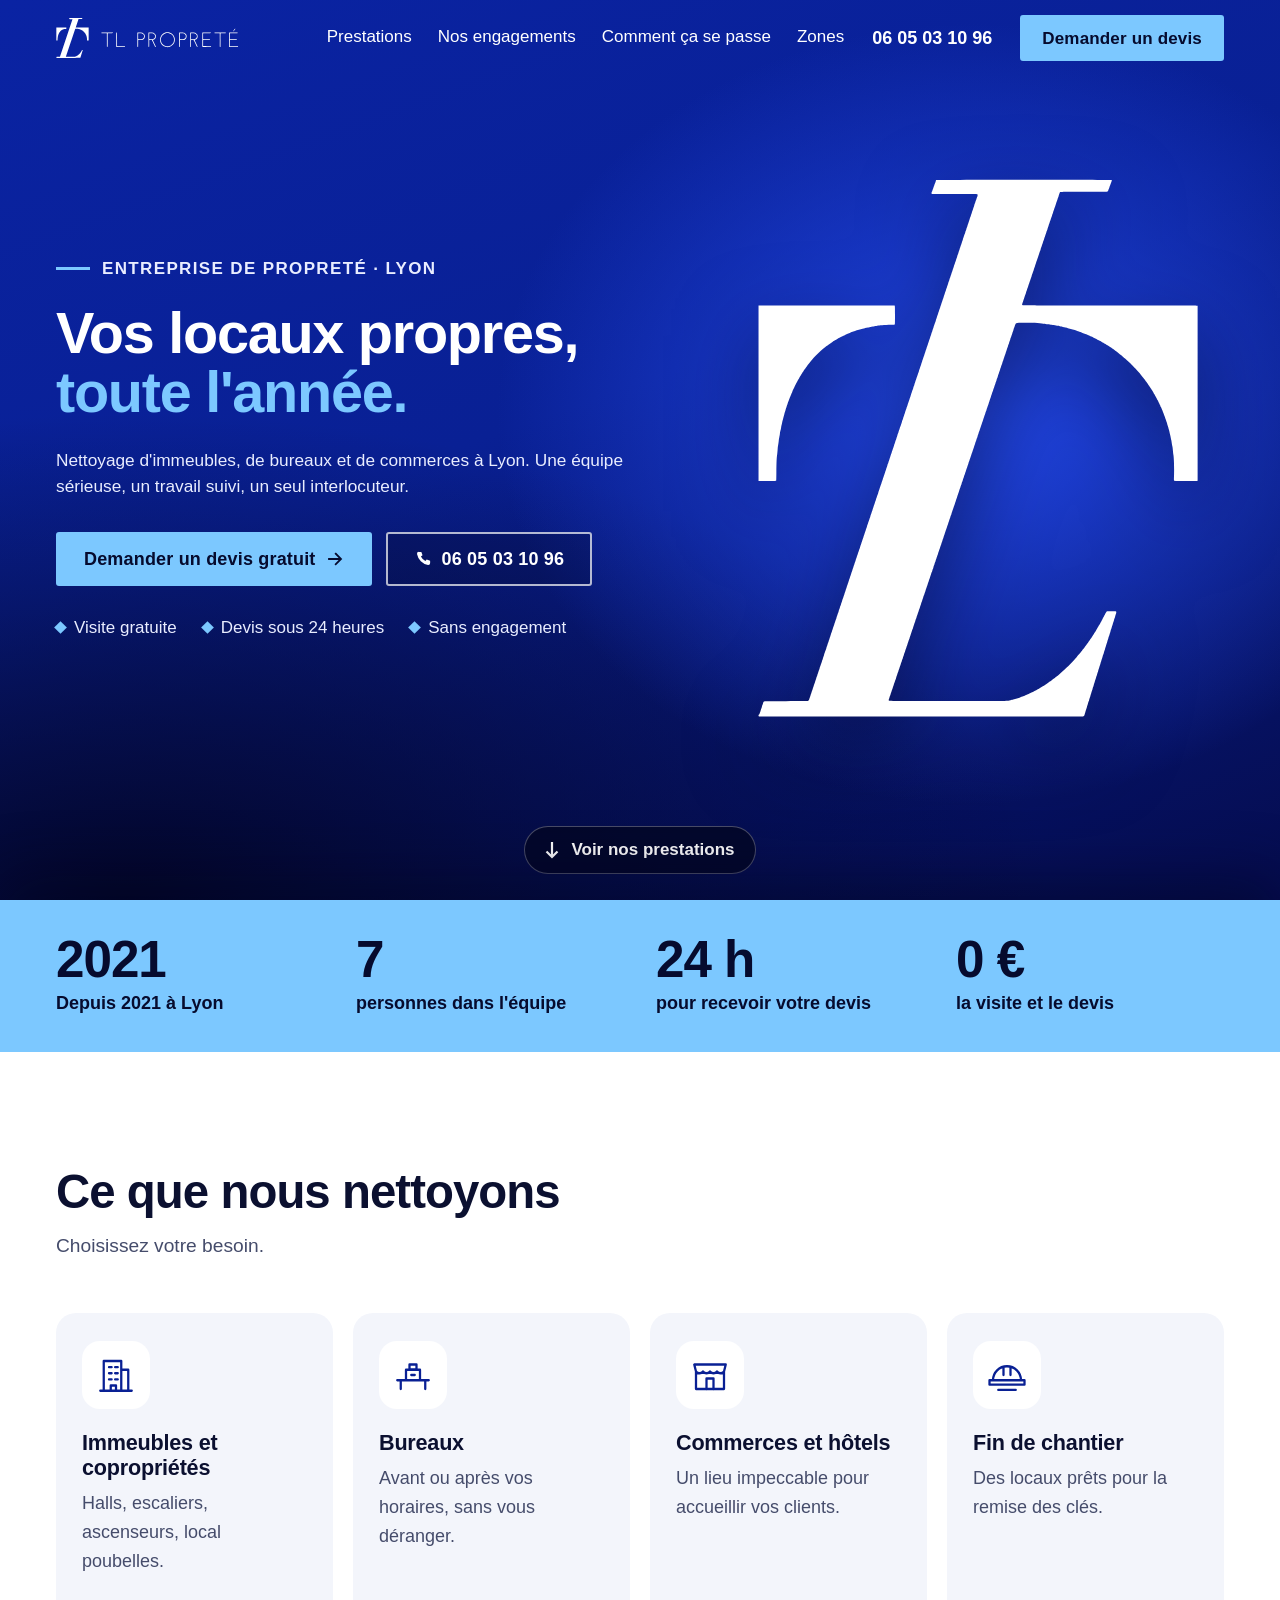
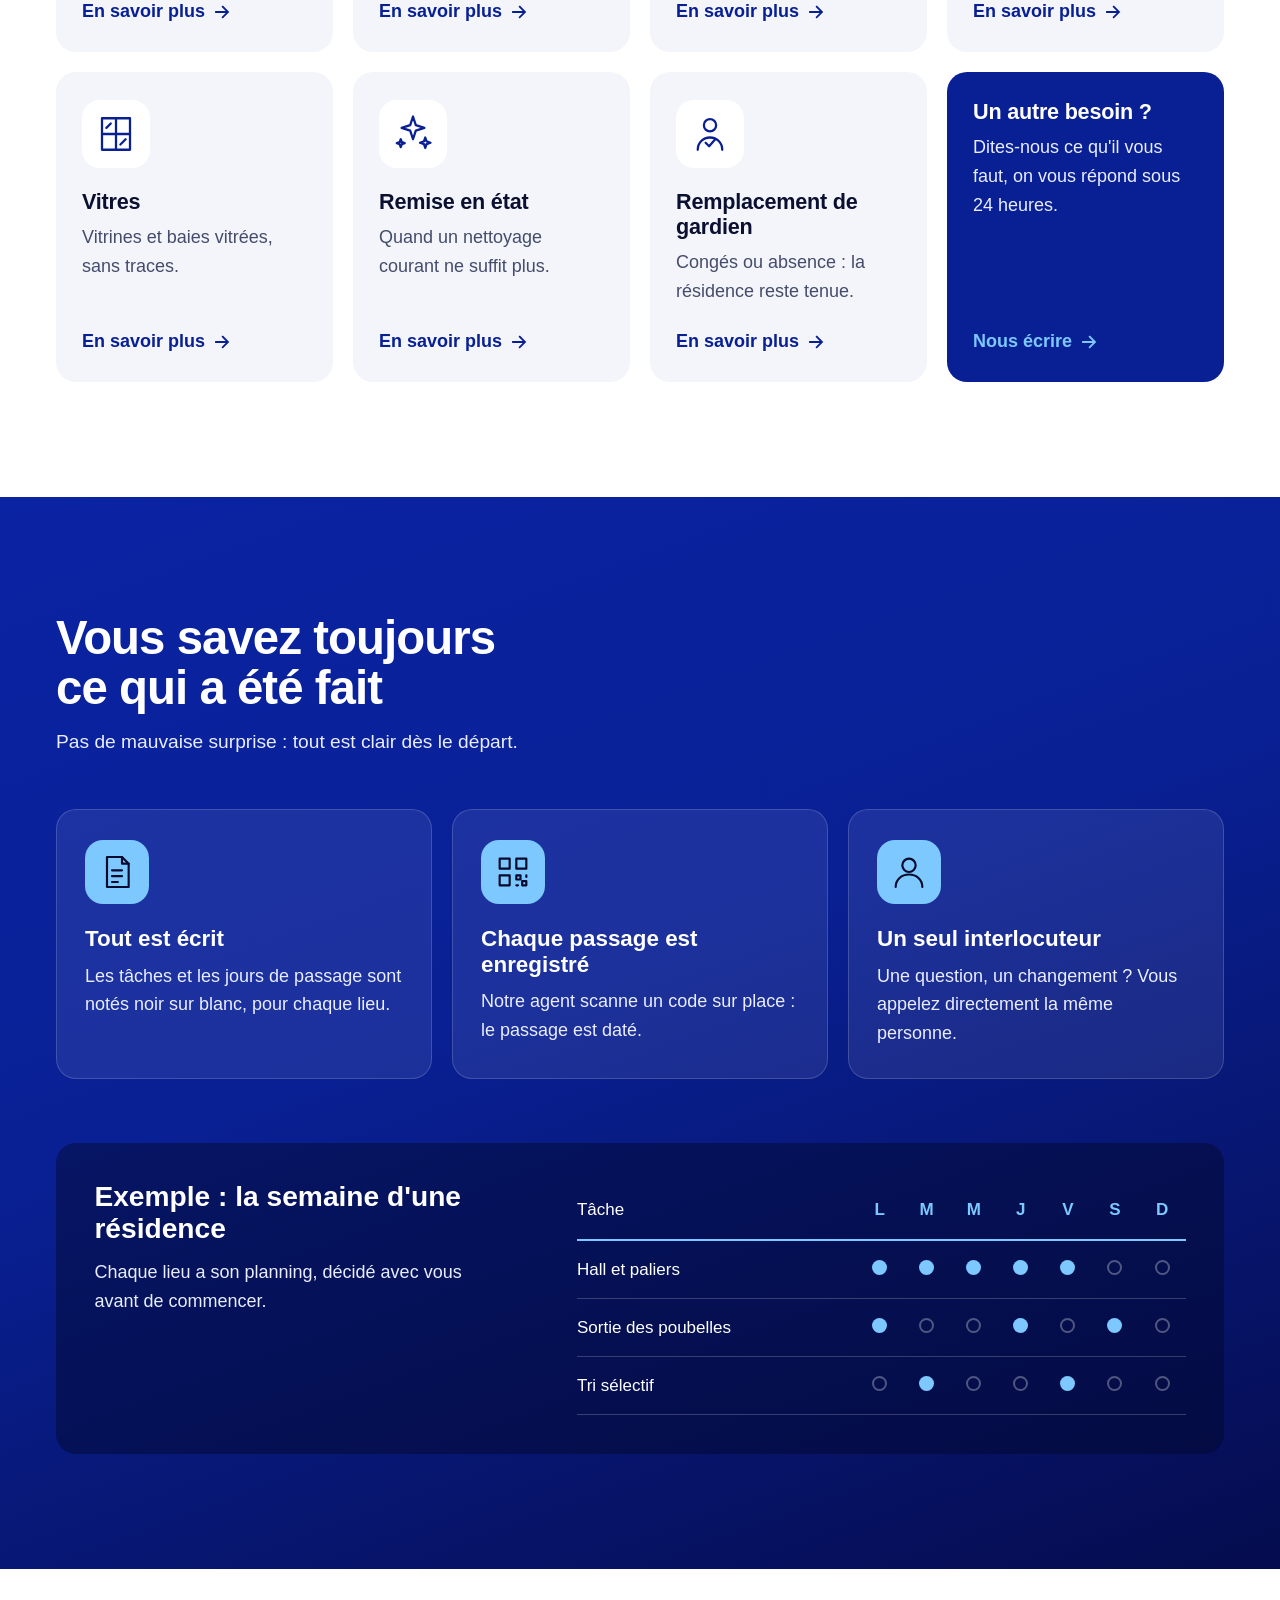
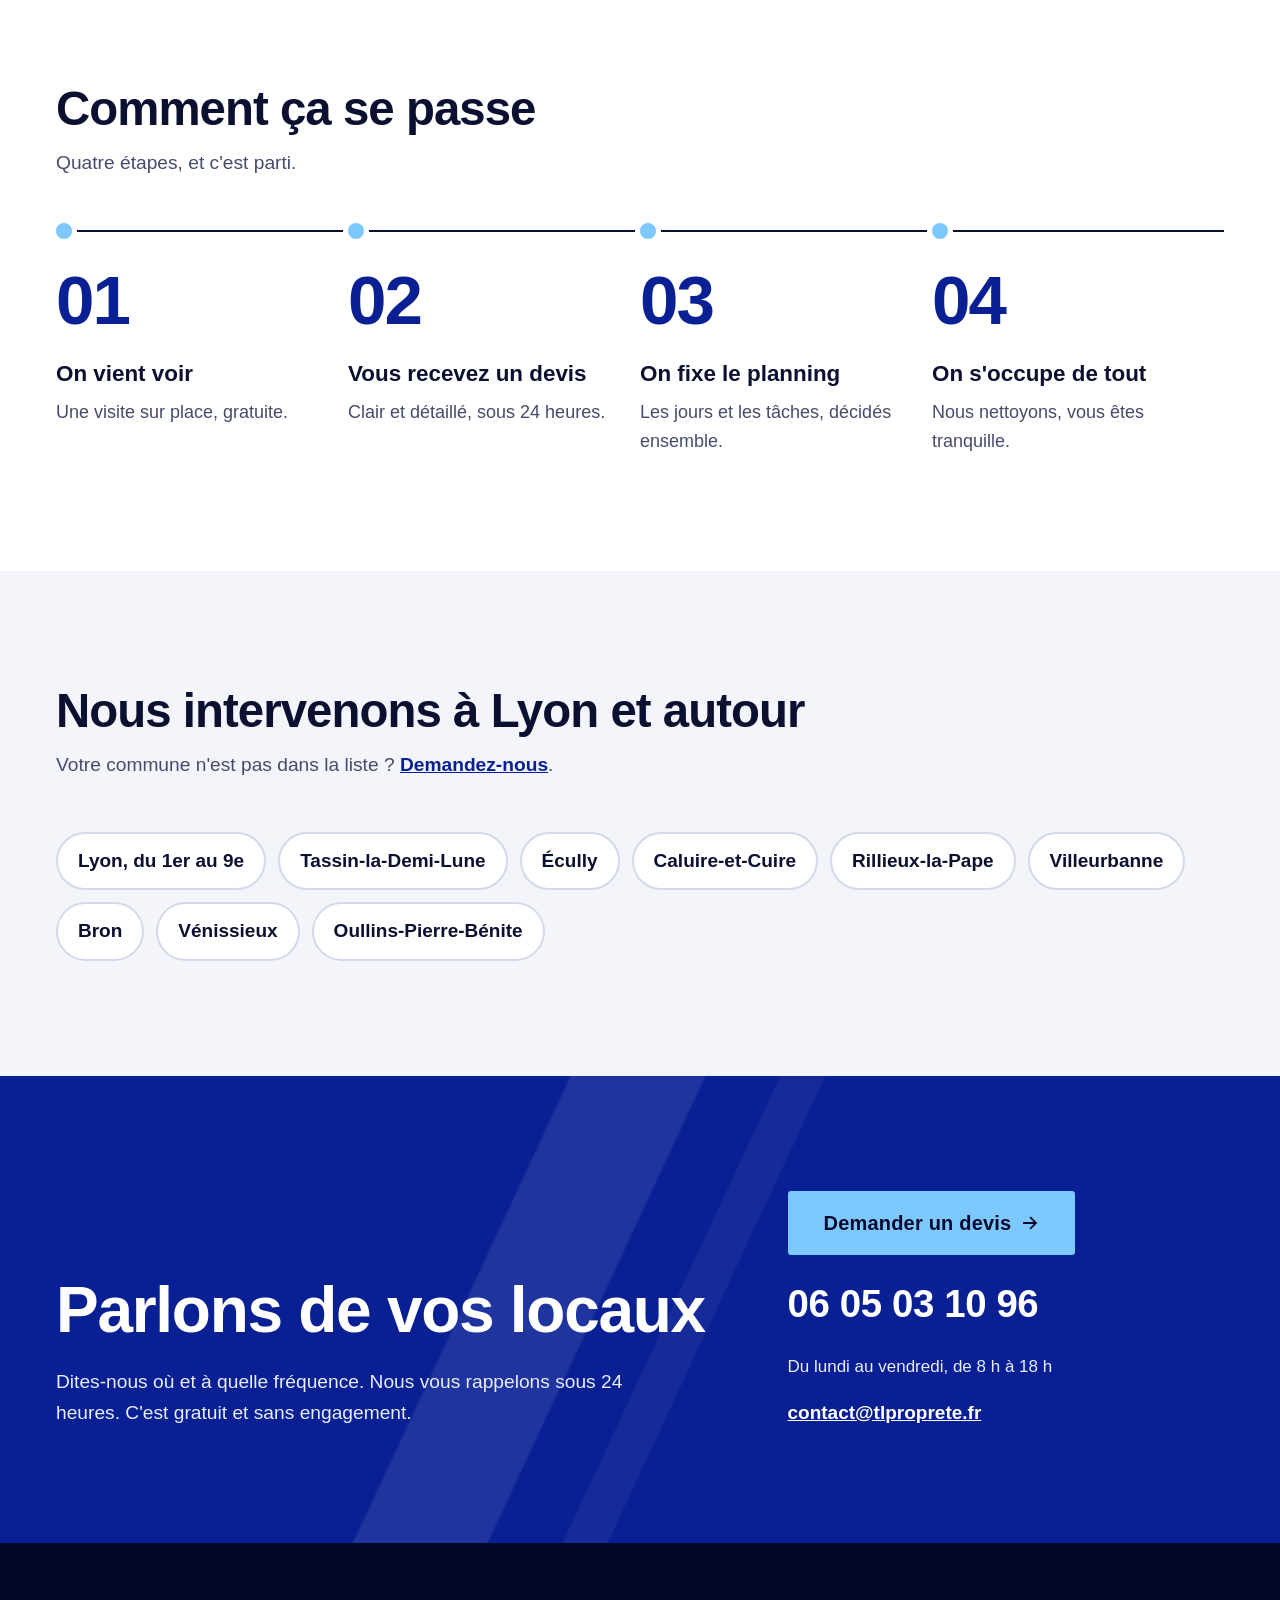
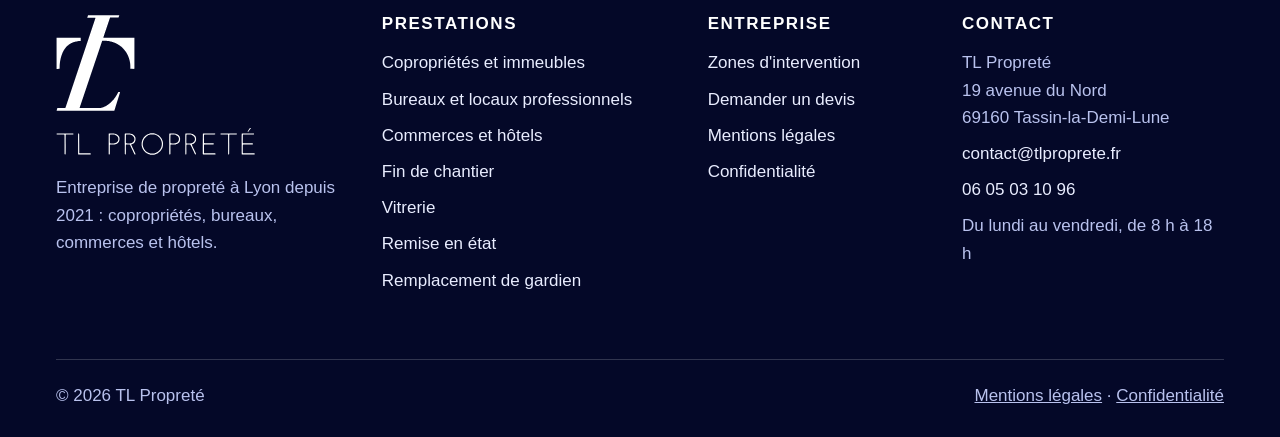
==== site/index.html @ f0d751ba "Accueil : texte lisible dès l'arrivée, blocs à icônes, moins de texte - Le titre et les boutons pass" ====
<!doctype html>
<html lang="fr">
<head>
<meta charset="utf-8">
<meta name="viewport" content="width=device-width, initial-scale=1">
<title>Entreprise de nettoyage à Lyon : copropriétés, bureaux, commerces | TL Propreté</title>
<meta name="description" content="TL Propreté, entreprise de propreté à Lyon depuis 2021 : nettoyage de copropriétés, bureaux, commerces et hôtels, fin de chantier, vitrerie. Devis gratuit sous 24 heures.">
<meta name="theme-color" content="#092094">
<meta name="robots" content="index, follow, max-image-preview:large">
<link rel="canonical" href="https://www.tlproprete.fr/">
<meta property="og:type" content="website">
<meta property="og:locale" content="fr_FR">
<meta property="og:site_name" content="TL Propreté">
<meta property="og:title" content="Entreprise de nettoyage à Lyon : copropriétés, bureaux, commerces | TL Propreté">
<meta property="og:description" content="TL Propreté, entreprise de propreté à Lyon depuis 2021 : nettoyage de copropriétés, bureaux, commerces et hôtels, fin de chantier, vitrerie. Devis gratuit sous 24 heures.">
<meta property="og:url" content="https://www.tlproprete.fr/">
<meta property="og:image" content="https://www.tlproprete.fr/og-cover.jpg">
<meta property="og:image:width" content="1200">
<meta property="og:image:height" content="630">
<meta name="twitter:card" content="summary_large_image">
<link rel="icon" href="/favicon.svg" type="image/svg+xml">
<link rel="icon" href="/favicon-32.png" sizes="32x32" type="image/png">
<link rel="apple-touch-icon" href="/apple-touch-icon.png">
<script type="application/ld+json">{"@context": "https://schema.org", "@type": "LocalBusiness", "@id": "https://www.tlproprete.fr/#entreprise", "name": "TL Propreté", "description": "Entreprise de propreté à Lyon : nettoyage de copropriétés, bureaux, commerces et hôtels, fin de chantier, vitrerie, remise en état, remplacement de gardien.", "url": "https://www.tlproprete.fr/", "logo": "https://www.tlproprete.fr/assets/img/tl-logo-512.png", "image": "https://www.tlproprete.fr/og-cover.jpg", "email": "contact@tlproprete.fr", "foundingDate": "2021", "address": {"@type": "PostalAddress", "streetAddress": "19 avenue du Nord", "postalCode": "69160", "addressLocality": "Tassin-la-Demi-Lune", "addressRegion": "Auvergne-Rhône-Alpes", "addressCountry": "FR"}, "areaServed": [{"@type": "City", "name": "Lyon"}, {"@type": "City", "name": "Tassin-la-Demi-Lune"}, {"@type": "City", "name": "Écully"}, {"@type": "City", "name": "Caluire-et-Cuire"}, {"@type": "City", "name": "Rillieux-la-Pape"}, {"@type": "City", "name": "Villeurbanne"}, {"@type": "City", "name": "Bron"}, {"@type": "City", "name": "Vénissieux"}, {"@type": "City", "name": "Oullins-Pierre-Bénite"}], "openingHoursSpecification": [{"@type": "OpeningHoursSpecification", "dayOfWeek": ["Monday", "Tuesday", "Wednesday", "Thursday", "Friday"], "opens": "08:00", "closes": "18:00"}], "makesOffer": [{"@type": "Offer", "itemOffered": {"@type": "Service", "name": "Nettoyage de copropriétés à Lyon", "url": "https://www.tlproprete.fr/nettoyage-copropriete-lyon/"}}, {"@type": "Offer", "itemOffered": {"@type": "Service", "name": "Nettoyage de bureaux à Lyon", "url": "https://www.tlproprete.fr/nettoyage-bureaux-lyon/"}}, {"@type": "Offer", "itemOffered": {"@type": "Service", "name": "Nettoyage de commerces et d'hôtels à Lyon", "url": "https://www.tlproprete.fr/nettoyage-commerces-hotels-lyon/"}}, {"@type": "Offer", "itemOffered": {"@type": "Service", "name": "Nettoyage de fin de chantier à Lyon", "url": "https://www.tlproprete.fr/nettoyage-fin-de-chantier-lyon/"}}, {"@type": "Offer", "itemOffered": {"@type": "Service", "name": "Nettoyage de vitres à Lyon", "url": "https://www.tlproprete.fr/nettoyage-vitres-lyon/"}}, {"@type": "Offer", "itemOffered": {"@type": "Service", "name": "Remise en état de locaux à Lyon", "url": "https://www.tlproprete.fr/remise-en-etat-lyon/"}}, {"@type": "Offer", "itemOffered": {"@type": "Service", "name": "Remplacement de gardien d'immeuble à Lyon", "url": "https://www.tlproprete.fr/remplacement-gardien-lyon/"}}], "telephone": "+33605031096"}</script><script type="application/ld+json">{"@context": "https://schema.org", "@type": "WebSite", "name": "TL Propreté", "url": "https://www.tlproprete.fr/", "inLanguage": "fr-FR"}</script>
<link rel="preload" href="/assets/fonts/archivo.woff2" as="font" type="font/woff2" crossorigin>
<style>
@font-face{font-family:"Archivo";src:url("/assets/fonts/archivo.woff2") format("woff2");font-weight:100 900;font-stretch:62% 125%;font-display:swap}
:root{
  --blue:#092094; --blue-lit:#1b3fe0; --ink:#060b2e; --night:#040828;
  --paper:#f3f5fb; --white:#fff; --line:#d3d9ea; --text:#0b1030; --muted:#454c6b;
  --accent:#7cc8ff; --on-dark:#e9edff; --on-dark-muted:#b9c2ee;
  --wrap:1240px; --pad:clamp(20px,4.5vw,56px);
  --font:"Archivo",Helvetica,Arial,sans-serif;
}
*,*::before,*::after{box-sizing:border-box}
html{-webkit-text-size-adjust:100%;scroll-behavior:smooth;scroll-padding-top:84px}
body{margin:0;font-family:var(--font);font-size:18px;line-height:1.6;color:var(--text);background:var(--white);overflow-x:hidden}
img,svg{display:block;max-width:100%}
a{color:inherit}
h1,h2,h3,p,ul,ol,figure{margin:0}
ul,ol{padding:0;list-style:none}
:focus-visible{outline:3px solid var(--accent);outline-offset:3px;border-radius:2px}
.on-light :focus-visible,.on-light:focus-visible{outline-color:var(--blue)}
.vh{position:absolute;width:1px;height:1px;overflow:hidden;clip:rect(0 0 0 0);white-space:nowrap}
.wrap{width:100%;max-width:calc(var(--wrap) + 2*var(--pad));margin:0 auto;padding:0 var(--pad)}
.skip{position:fixed;left:12px;top:-80px;z-index:100;background:var(--accent);color:var(--ink);padding:12px 18px;font-weight:700;text-decoration:none}
.skip:focus{top:12px}

/* ---------- boutons */
.btn{display:inline-flex;align-items:center;justify-content:center;gap:10px;min-height:54px;padding:0 26px;font:700 18px/1 var(--font);font-stretch:108%;letter-spacing:.01em;text-decoration:none;border:2px solid transparent;border-radius:3px;cursor:pointer;transition:transform .18s,background-color .18s,color .18s,border-color .18s}
.btn-main{background:var(--accent);color:var(--ink)}
.btn-main:hover{background:#fff;transform:translateY(-2px)}
.btn-line{border-color:rgba(255,255,255,.7);color:#fff;background:rgba(4,8,40,.25)}
.btn-line:hover{background:#fff;color:var(--blue);border-color:#fff}
.btn-blue{background:var(--blue);color:#fff}
.btn-blue:hover{background:var(--ink)}
.btn svg{width:18px;height:18px;flex:none}

/* ---------- en-tête */
.top{position:fixed;inset:0 0 auto 0;z-index:60;color:#fff;transition:background-color .25s,color .25s,box-shadow .25s}
.top-in{display:flex;align-items:center;gap:28px;height:76px}
.brand{display:flex;align-items:center;gap:12px;text-decoration:none;margin-right:auto}
.brand .mono{height:40px;width:auto}
.brand .word{width:138px;height:auto}
.brand svg{fill:currentColor}
.nav{display:flex;gap:26px}
.nav a{font-size:17px;font-weight:500;text-decoration:none;padding:8px 0;border-bottom:2px solid transparent}
.nav a:hover{border-bottom-color:currentColor}
.top-tel{font-size:18px;font-weight:700;text-decoration:none;white-space:nowrap;font-variant-numeric:tabular-nums}
.top-tel:hover{text-decoration:underline}
.top .btn{min-height:46px;padding:0 20px;font-size:17px}
.top.solid{background:#fff;color:var(--blue);box-shadow:0 1px 0 var(--line)}
.top.solid .nav a,.top.solid .top-tel{color:var(--text)}
.top.solid .btn-main{background:var(--blue);color:#fff}
.top.solid .btn-main:hover{background:var(--ink)}
.top.solid :focus-visible{outline-color:var(--blue)}
.menu-btn{display:none}
@media (max-width:1040px){
  .nav{display:none;position:absolute;left:0;right:0;top:100%;flex-direction:column;gap:0;background:#fff;padding:8px var(--pad) 18px;box-shadow:0 18px 30px rgba(4,8,40,.25)}
  .nav a{color:var(--text);padding:14px 0;border-bottom:1px solid var(--line);font-size:18px}
  .top.open .nav{display:flex}
  .menu-btn{display:inline-flex;align-items:center;justify-content:center;width:46px;height:46px;background:none;border:2px solid currentColor;border-radius:3px;color:inherit;cursor:pointer}
  .menu-btn svg{width:22px;height:22px}
}
@media (max-width:640px){
  .top-in{height:64px;gap:10px}
  .brand .word{display:none}
  .brand .mono{height:36px}
  .top-tel span{display:none}
  .top-tel{display:inline-flex;align-items:center;justify-content:center;width:46px;height:46px;border:2px solid currentColor;border-radius:3px}
  .top-tel svg{width:20px;height:20px}
  .top .btn{padding:0 12px;white-space:nowrap;font-stretch:92%;letter-spacing:0}
}
@media (min-width:641px){.top-tel svg{display:none}}

/* ---------- la vitre (ouverture) */
.hero{position:relative;z-index:0;min-height:100vh;min-height:100svh;color:#fff;overflow:hidden;overflow:clip;isolation:isolate;
  background:
    radial-gradient(60% 70% at 76% 46%, #2247e6 0%, rgba(34,71,230,0) 62%),
    radial-gradient(120% 90% at 10% 100%, #03062a 0%, rgba(3,6,42,0) 60%),
    linear-gradient(160deg,#0a23a3 0%,#092094 45%,#050c4e 100%);
  display:flex;flex-direction:column}
@media (min-width:900px) and (min-height:640px){.hero{position:sticky;top:0;height:100vh;height:100svh}}
.hero-in{position:relative;flex:1;display:grid;grid-template-columns:minmax(0,1.12fr) minmax(0,.88fr);align-items:center;gap:clamp(24px,4vw,72px);padding-top:92px;padding-bottom:96px}
.hero-copy{position:relative;z-index:3;max-width:700px;padding:30px 32px;margin:-30px -32px;border-radius:22px;transition:background-color .9s ease,box-shadow .9s ease}
.has-gl:not(.is-clean) .hero-copy{background:rgba(6,11,46,.86);box-shadow:0 24px 60px rgba(2,4,30,.45)}
@media (max-width:899px){.hero-copy{padding:20px;margin:-8px -8px 0}}
.eyebrow{display:flex;align-items:center;gap:12px;font-size:17px;font-weight:600;letter-spacing:.08em;text-transform:uppercase;color:var(--on-dark)}
.eyebrow::before{content:"";width:34px;height:3px;background:var(--accent)}
.hero h1{margin-top:22px;font-weight:800;font-stretch:122%;font-size:clamp(2.05rem,min(4.5vw,7.6vh),4.3rem);line-height:1.03;letter-spacing:-.022em;text-wrap:balance}
.hero h1 em{font-style:normal;color:var(--accent)}
.hero .lead{margin-top:24px;max-width:600px;font-size:clamp(17px,1.35vw,20px);line-height:1.55;color:var(--on-dark)}
.hero-cta{display:flex;flex-wrap:wrap;gap:14px;margin-top:32px}
.hero-facts{display:flex;flex-wrap:wrap;gap:8px 26px;margin-top:28px;font-size:17px;font-weight:500;color:var(--on-dark)}
.hero-facts li{display:flex;align-items:center;gap:9px}
.hero-facts li::before{content:"";width:9px;height:9px;background:var(--accent);transform:rotate(45deg)}
.hero-mono{justify-self:center;height:min(60vh,600px);aspect-ratio:1175/1435;max-width:100%}
.hero-mono svg{width:100%;height:100%;fill:#fff;filter:drop-shadow(0 30px 40px rgba(2,4,30,.5))}
.has-gl .hero-mono svg{visibility:hidden}
#gl{position:absolute;inset:0;width:100%;height:100%;z-index:2;pointer-events:none;display:none}
.has-gl #gl{display:block}
.has-gl:not(.is-clean) .hero{cursor:none}
.has-gl:not(.is-clean) .hero{touch-action:pan-y}
.glass-ui{position:absolute;z-index:3;left:0;right:0;bottom:26px;display:flex;justify-content:center;align-items:center;gap:12px;pointer-events:none;padding:0 16px}
.glass-ui>*{pointer-events:auto}
.pill{display:inline-flex;align-items:center;gap:12px;min-height:48px;padding:0 20px;font:600 17px/1.2 var(--font);color:#fff;background:rgba(4,8,40,.86);border:1px solid rgba(255,255,255,.28);border-radius:999px;text-decoration:none}
.glass-ui .hint,.glass-ui .replay,.glass-ui .scrollcue,.glass-ui .skipglass{display:none}
.has-gl:not(.is-clean) .glass-ui .hint,.has-gl:not(.is-clean) .glass-ui .skipglass{display:inline-flex}
.hint svg{width:30px;height:20px;animation:nudge 1.6s ease-in-out infinite}
@keyframes nudge{0%,100%{transform:translateX(-5px)}50%{transform:translateX(5px)}}
.h-touch{display:none}
@media (hover:none){.h-touch{display:inline}.h-mouse{display:none}}
button.pill{cursor:pointer}
button.pill:hover{background:#fff;color:var(--ink)}
.is-clean .glass-ui .scrollcue,html:not(.has-gl) .glass-ui .scrollcue{display:inline-flex}
.has-gl.is-clean:not(.reduced) .glass-ui .replay{display:inline-flex}
.scrollcue svg{width:14px;height:18px;animation:drop 1.8s ease-in-out infinite}
@keyframes drop{0%,100%{transform:translateY(-3px)}50%{transform:translateY(4px)}}
@media (max-width:899px){
  .hero-in{grid-template-columns:1fr;align-content:start;gap:18px;padding-top:84px;padding-bottom:104px}
  .hero-mono{order:-1;justify-self:start;height:clamp(104px,18svh,170px)}
  .hero h1{margin-top:14px;font-size:clamp(1.9rem,8.4vw,3rem);font-stretch:112%}
  .hero .lead{margin-top:16px}
  .hero-cta{margin-top:22px}
  .hero-cta .btn{flex:1 1 auto}
  .hero-facts{display:none}
  .eyebrow{font-size:15px;letter-spacing:.06em}
  .is-clean .glass-ui,html:not(.has-gl) .glass-ui{visibility:hidden}
  .glass-ui{position:sticky;bottom:14px;height:0;margin:0 0 14px;align-items:flex-end;flex-wrap:wrap-reverse;gap:8px}
  .glass-ui .pill{min-height:46px;padding:0 16px}
  .hint svg{display:none}
  .glass-ui .replay{display:none!important}
  .glass-ui{display:none}
}

/* ---------- sections */
main>section:not(.hero),.strip,footer{position:relative;z-index:1}
.strip{background:var(--accent);color:var(--ink);box-shadow:0 -24px 60px rgba(2,4,30,.45)}
.strip ul{display:flex;flex-wrap:wrap;gap:6px 44px;padding:18px 0;font-size:18px;font-weight:700;font-stretch:108%}
.strip li{display:flex;align-items:center;gap:12px}
.strip li+li::before{content:"";width:8px;height:8px;background:var(--ink);transform:rotate(45deg);margin-left:-26px;margin-right:6px}
@media (max-width:760px){.strip li+li::before{display:none}.strip ul{gap:4px 28px}}
.sec{padding:clamp(72px,9vw,132px) 0;background:#fff}
.sec.paper{background:var(--paper)}
.sec.dark{background:var(--ink);color:var(--on-dark)}
.sec-head{display:grid;grid-template-columns:minmax(0,1fr) minmax(0,1fr);gap:24px clamp(32px,6vw,96px);align-items:end;margin-bottom:clamp(40px,5vw,72px)}
.sec-head .kicker,.kicker{display:flex;align-items:center;gap:12px;font-size:17px;font-weight:700;letter-spacing:.09em;text-transform:uppercase;color:var(--blue);margin-bottom:18px}
.kicker::before{content:"";width:34px;height:3px;background:currentColor}
.dark .sec-head .kicker{color:var(--accent)}
h2{font-weight:800;font-stretch:118%;font-size:clamp(2rem,3.7vw,3.4rem);line-height:1.06;letter-spacing:-.02em;text-wrap:balance}
.sec-head p{font-size:clamp(18px,1.4vw,21px);color:var(--muted);max-width:560px}
.dark .sec-head p{color:var(--on-dark-muted)}
@media (max-width:820px){.sec-head{grid-template-columns:1fr}}

/* prestations */
.svc{border-top:2px solid var(--text)}
.svc a{position:relative;display:grid;grid-template-columns:72px minmax(0,.9fr) minmax(0,1.25fr) 56px;gap:8px 28px;align-items:center;padding:26px 18px 26px 0;border-bottom:1px solid var(--line);text-decoration:none;isolation:isolate;transition:color .3s,padding .3s}
.svc a::before{content:"";position:absolute;inset:0 0 -1px;z-index:-1;background:var(--blue);transform:scaleX(0);transform-origin:left;transition:transform .42s cubic-bezier(.6,0,.2,1)}
.svc a:hover,.svc a:focus-visible{color:#fff;padding-left:22px}
.svc a:hover::before,.svc a:focus-visible::before{transform:scaleX(1)}
.svc .num{font-size:17px;font-weight:700;color:var(--blue);font-variant-numeric:tabular-nums;letter-spacing:.06em;transition:color .3s}
.svc h3{font-size:clamp(1.3rem,2vw,1.75rem);font-weight:700;font-stretch:112%;line-height:1.15;letter-spacing:-.01em}
.svc p{color:var(--muted);transition:color .3s}
.svc a:hover .num,.svc a:focus-visible .num{color:var(--accent)}
.svc a:hover p,.svc a:focus-visible p{color:var(--on-dark)}
.svc .go{justify-self:end;width:46px;height:46px;border:2px solid currentColor;border-radius:50%;display:grid;place-items:center;transition:transform .3s}
.svc .go svg{width:18px;height:18px}
.svc a:hover .go{transform:rotate(-45deg)}
@media (max-width:820px){
  .svc a{grid-template-columns:44px minmax(0,1fr) 46px;padding:22px 0}
  .svc p{grid-column:2/4}
  .svc a:hover,.svc a:focus-visible{padding-left:12px}
}

/* technologie */
.tech-grid{display:grid;grid-template-columns:repeat(2,minmax(0,1fr));border-top:1px solid rgba(255,255,255,.22)}
.tech-item{display:grid;grid-template-columns:96px minmax(0,1fr);gap:28px;padding:40px 40px 44px 0;border-bottom:1px solid rgba(255,255,255,.22)}
.tech-item:nth-child(odd){border-right:1px solid rgba(255,255,255,.22)}
.tech-item:nth-child(even){padding-left:40px;padding-right:0}
.tech-item svg{width:96px;height:96px}
.tech-item h3{text-wrap:balance;font-size:clamp(1.25rem,1.8vw,1.6rem);font-weight:700;font-stretch:112%;line-height:1.18;color:#fff;margin-bottom:12px}
.tech-item p{color:var(--on-dark-muted)}
.qr{position:relative;width:96px;height:96px;background:#fff;padding:7px;overflow:hidden}
.qr svg{width:82px;height:82px}
.qr::after{content:"";position:absolute;left:0;right:0;top:0;height:3px;background:var(--accent);box-shadow:0 0 14px 4px rgba(124,200,255,.75);animation:scan 2.6s cubic-bezier(.5,0,.5,1) infinite alternate}
@keyframes scan{from{transform:translateY(4px)}to{transform:translateY(89px)}}
@media (max-width:900px){
  .tech-grid{grid-template-columns:1fr}
  .tech-item,.tech-item:nth-child(even){padding:32px 0;border-right:0}
  .tech-item:nth-child(odd){border-right:0}
}
@media (max-width:520px){.tech-item{grid-template-columns:1fr;gap:18px}}
.plan{margin-top:clamp(48px,6vw,84px);display:grid;grid-template-columns:minmax(0,.8fr) minmax(0,1.2fr);gap:32px clamp(32px,6vw,96px);align-items:start}
.plan h3{font-size:clamp(1.4rem,2.2vw,2rem);font-weight:800;font-stretch:116%;color:#fff;line-height:1.12;margin-bottom:14px}
.plan>div>p{color:var(--on-dark-muted)}
.plan table{width:100%;border-collapse:collapse;font-size:17px}
.plan th,.plan td{padding:15px 6px;border-bottom:1px solid rgba(255,255,255,.2);text-align:center}
.plan thead th{font-weight:700;color:var(--accent);border-bottom:2px solid var(--accent)}
.plan thead th:first-child,.plan tbody th{text-align:left;font-weight:500;color:#fff;padding-left:0}
.plan abbr{text-decoration:none}
.dot{display:inline-block;width:15px;height:15px;border-radius:50%;background:var(--accent)}
.dot.off{background:none;border:2px solid rgba(255,255,255,.3)}
.plan-extra{margin-top:8px}
.plan-extra li{display:flex;justify-content:space-between;gap:20px;padding:13px 0;border-bottom:1px solid rgba(255,255,255,.2);font-size:17px;color:var(--on-dark)}
.plan-extra b{color:#fff;white-space:nowrap}
@media (max-width:900px){.plan{grid-template-columns:1fr}}

/* méthode */
.steps{display:grid;grid-template-columns:repeat(4,minmax(0,1fr));gap:0;counter-reset:s}
.steps li{position:relative;counter-increment:s;padding:34px 28px 0 0;border-top:2px solid var(--text)}
.steps li::before{content:"0" counter(s);display:block;font-size:clamp(3.4rem,5.4vw,5.2rem);font-weight:800;font-stretch:125%;line-height:1;letter-spacing:-.03em;color:transparent;-webkit-text-stroke:2px var(--blue);margin-bottom:26px}
.steps li::after{content:"";position:absolute;left:0;top:-8px;width:14px;height:14px;background:var(--blue);transform:rotate(45deg)}
.steps h3{font-size:1.4rem;font-weight:700;font-stretch:112%;line-height:1.2;margin-bottom:10px}
.steps p{color:var(--muted)}
@media (max-width:980px){.steps{grid-template-columns:repeat(2,minmax(0,1fr));gap:44px 0}}
@media (max-width:560px){.steps{grid-template-columns:1fr}}

/* zones */
.zones{display:grid;grid-template-columns:repeat(4,minmax(0,1fr));gap:32px;border-top:2px solid var(--text);padding-top:34px}
.zones h3{font-size:17px;font-weight:700;letter-spacing:.09em;text-transform:uppercase;color:var(--blue);margin-bottom:14px}
.zones li{font-size:clamp(1.25rem,1.9vw,1.6rem);font-weight:700;font-stretch:110%;line-height:1.3;letter-spacing:-.01em}
.zones-note{margin-top:40px;color:var(--muted)}
.zones-note a{color:var(--blue);font-weight:700}
@media (max-width:900px){.zones{grid-template-columns:repeat(2,minmax(0,1fr))}}
@media (max-width:520px){.zones{grid-template-columns:1fr}}

/* appel à l'action */
.cta{background:var(--blue);color:#fff;padding:clamp(72px,9vw,128px) 0;overflow:hidden}
.cta::before{content:"";position:absolute;inset:0;background:linear-gradient(115deg,rgba(255,255,255,0) 38%,rgba(255,255,255,.09) 38.2%,rgba(255,255,255,.09) 47%,rgba(255,255,255,0) 47.2%,rgba(255,255,255,0) 52%,rgba(255,255,255,.05) 52.2%,rgba(255,255,255,.05) 55%,rgba(255,255,255,0) 55.2%);pointer-events:none}
.cta-in{position:relative;display:grid;grid-template-columns:minmax(0,1.2fr) minmax(0,.8fr);gap:40px clamp(32px,6vw,96px);align-items:end}
.cta h2{font-size:clamp(2.3rem,5vw,4.6rem);font-stretch:122%}
.cta p.big{margin-top:22px;font-size:clamp(18px,1.5vw,22px);color:var(--on-dark);max-width:620px}
.cta-act{display:grid;gap:18px;justify-items:start}
.cta-act .btn{min-height:64px;padding:0 34px;font-size:20px}
.cta-tel{font-size:clamp(1.9rem,3vw,2.6rem);font-weight:800;font-stretch:118%;text-decoration:none;letter-spacing:-.01em;font-variant-numeric:tabular-nums}
.cta-tel:hover,.cta-act a.mail:hover{text-decoration:underline}
.cta-act small{font-size:17px;color:var(--on-dark)}
.cta-act a.mail{font-size:19px;font-weight:600}
@media (max-width:900px){.cta-in{grid-template-columns:1fr;align-items:start}}

/* pied de page */
footer{background:var(--night);color:var(--on-dark-muted);padding:72px 0 28px;font-size:17px}
.foot{display:grid;grid-template-columns:1.2fr 1.2fr .9fr 1.1fr;gap:40px}
.foot .mono{height:96px;width:auto;fill:#fff}
.foot .word{width:200px;fill:#fff;margin-top:16px}
.foot h2{font-size:17px;font-stretch:100%;letter-spacing:.09em;text-transform:uppercase;color:#fff;margin-bottom:16px}
.foot li{margin-bottom:9px}
.foot a{color:var(--on-dark);text-decoration:none}
.foot a:hover{color:#fff;text-decoration:underline}
.foot address{font-style:normal;display:grid;gap:9px}
.foot-b{display:flex;flex-wrap:wrap;gap:8px 28px;justify-content:space-between;margin-top:56px;padding-top:22px;border-top:1px solid rgba(255,255,255,.18)}
@media (max-width:900px){.foot{grid-template-columns:1fr 1fr}}
@media (max-width:560px){.foot{grid-template-columns:1fr}}


/* ---------- v3 : blocs, confiance, animations */
.head{max-width:760px;margin-bottom:clamp(32px,4vw,56px)}
.head h2{margin-bottom:14px}
.head p{font-size:clamp(19px,1.5vw,22px);color:var(--muted)}
.head a{color:var(--blue);font-weight:700}
.stats{position:relative;z-index:1;background:var(--accent);color:var(--ink);box-shadow:0 -24px 60px rgba(2,4,30,.45)}
.stats ul{display:grid;grid-template-columns:repeat(4,minmax(0,1fr));gap:20px 32px;padding:34px 0}
.stats li{display:grid;gap:4px}
.stats b{font-size:clamp(2.2rem,4vw,3.4rem);font-weight:800;font-stretch:120%;line-height:1;letter-spacing:-.02em;font-variant-numeric:tabular-nums}
.stats li>span{font-size:18px;font-weight:600}
@media (max-width:760px){.stats ul{grid-template-columns:repeat(2,minmax(0,1fr))}}
.cards{display:grid;grid-template-columns:repeat(4,minmax(0,1fr));gap:20px}
.card{position:relative;display:flex;flex-direction:column;height:100%;padding:28px 26px 26px;border-radius:20px;background:var(--paper);text-decoration:none;overflow:hidden;transition:transform .35s cubic-bezier(.2,.7,.2,1),background-color .35s,color .35s,box-shadow .35s}
.card .ico{width:68px;height:68px;padding:13px;border-radius:18px;background:#fff;color:var(--blue);margin-bottom:22px;transition:transform .45s cubic-bezier(.2,.7,.2,1),background-color .35s,color .35s}
.card h3{font-size:1.35rem;font-weight:800;font-stretch:112%;line-height:1.15;letter-spacing:-.01em;margin-bottom:8px}
.card p{color:var(--muted);transition:color .35s;margin-bottom:22px}
.card .more{margin-top:auto;display:inline-flex;align-items:center;gap:8px;font-weight:700;color:var(--blue);transition:color .35s,gap .35s}
.card .more svg{width:18px;height:18px}
.card:hover,.card:focus-visible{background:var(--blue);color:#fff;transform:translateY(-6px);box-shadow:0 22px 44px rgba(9,32,148,.28)}
.card:hover .ico,.card:focus-visible .ico{background:var(--accent);color:var(--ink);transform:rotate(-6deg) scale(1.08)}
.card:hover p,.card:focus-visible p{color:var(--on-dark)}
.card:hover .more,.card:focus-visible .more{color:var(--accent);gap:14px}
.card-ask{background:var(--blue);color:#fff;justify-content:flex-end}
.card-ask p{color:var(--on-dark)}
.card-ask .more{color:var(--accent)}
.card-ask:hover,.card-ask:focus-visible{background:var(--ink)}
@media (max-width:1100px){.cards{grid-template-columns:repeat(2,minmax(0,1fr))}}
@media (max-width:560px){.cards{grid-template-columns:1fr}.card{padding:22px}}
.sec.trust{background:linear-gradient(160deg,#0a23a3 0%,#092094 45%,#050c4e 100%);color:#fff}
.trust .head p{color:var(--on-dark)}
.trio{display:grid;grid-template-columns:repeat(3,minmax(0,1fr));gap:20px}
.trio li{padding:30px 28px;border-radius:20px;background:rgba(255,255,255,.08);border:1px solid rgba(255,255,255,.16)}
.trio .ico{width:64px;height:64px;padding:12px;border-radius:18px;background:var(--accent);color:var(--ink);margin-bottom:22px}
.trio h3{font-size:1.4rem;font-weight:800;font-stretch:112%;line-height:1.15;margin-bottom:10px}
.trio p{color:var(--on-dark)}
@media (max-width:900px){.trio{grid-template-columns:1fr}}
.trust .plan{margin-top:clamp(36px,5vw,64px);padding:clamp(24px,3vw,40px);border-radius:20px;background:rgba(4,8,40,.45)}
.trust .plan>div>p{color:var(--on-dark)}
.plan .dot{transform:scale(0);transition:transform .45s cubic-bezier(.3,1.6,.5,1)}
.plan.in .dot{transform:scale(1)}
.plan td:nth-child(3) .dot{transition-delay:.08s}.plan td:nth-child(4) .dot{transition-delay:.16s}.plan td:nth-child(5) .dot{transition-delay:.24s}.plan td:nth-child(6) .dot{transition-delay:.32s}.plan td:nth-child(7) .dot{transition-delay:.4s}.plan td:nth-child(8) .dot{transition-delay:.48s}
.steps li{padding:34px 24px 0 0}
.steps li::before{-webkit-text-stroke:0;color:var(--blue)}
.steps li::after{background:var(--accent);width:16px;height:16px;top:-9px;border-radius:50%;transform:none;box-shadow:0 0 0 5px #fff}
.chips{display:flex;flex-wrap:wrap;gap:12px}
.chips li{padding:12px 20px;border-radius:999px;background:#fff;border:2px solid var(--line);font-size:19px;font-weight:700;transition:transform .25s,border-color .25s,color .25s}
.chips li:hover{transform:translateY(-3px);border-color:var(--blue);color:var(--blue)}
.cta-act .btn-main{animation:pulse 2.6s ease-in-out infinite}
@keyframes pulse{0%,100%{box-shadow:0 0 0 0 rgba(124,200,255,.55)}50%{box-shadow:0 0 0 16px rgba(124,200,255,0)}}
/* apparition au défilement (seulement si le script tourne) */
.js .rv{opacity:0;transform:translateY(28px);transition:opacity .7s ease,transform .7s cubic-bezier(.2,.7,.2,1)}
.js .rv.in{opacity:1;transform:none}
.js li.rv:nth-child(2){transition-delay:.08s}.js li.rv:nth-child(3){transition-delay:.16s}.js li.rv:nth-child(4){transition-delay:.24s}
.js li.rv:nth-child(5){transition-delay:.06s}.js li.rv:nth-child(6){transition-delay:.14s}.js li.rv:nth-child(7){transition-delay:.22s}.js li.rv:nth-child(8){transition-delay:.3s}

@media (prefers-reduced-motion:reduce){
  html{scroll-behavior:auto}
  .js .rv{opacity:1;transform:none}
  .plan .dot{transform:none}
  *,*::before,*::after{animation:none!important;transition:none!important}
  .qr::after{transform:translateY(46px)}
}
</style>
</head>
<body>
<a class="skip" href="#contenu">Aller au contenu</a>

<svg width="0" height="0" style="position:absolute" aria-hidden="true" focusable="false">
  <symbol id="tl-mono" viewBox="-4.0 -4.6 1175.0 1435.2"><path fill-rule="evenodd" d="M1.4,1426.4C0,1426.3 0,1426.3 -0,1424.2C-0,1422.2 0.1,1422 0.7,1421.9C1.8,1421.8 2.6,1420.4 3.2,1418C3.5,1416.9 4.1,1414.9 4.7,1413.7C5.2,1412.5 5.9,1410.4 6.2,1409C6.5,1407.6 7.2,1405.6 7.7,1404.4C8.2,1403.3 8.8,1401.2 9.1,1399.8C9.4,1398.5 10,1396.6 10.5,1395.7C11,1394.7 11.7,1392.8 12,1391.3C12.9,1387.6 13.2,1387.1 14.7,1386.5C15.9,1386.1 22.2,1386 72.8,1386C108.8,1386 129.9,1385.9 130.6,1385.7C133,1385 134.3,1383.2 135.3,1379.1C135.7,1377.6 136.3,1375.7 136.8,1374.8C137.2,1373.9 137.8,1372 138.1,1370.7C138.4,1369.3 139.1,1367.2 139.7,1366C140.2,1364.8 140.9,1362.6 141.3,1361.1C141.7,1359.6 142.3,1357.7 142.8,1356.8C143.2,1355.9 143.8,1354 144.1,1352.7C144.4,1351.3 145.1,1349.2 145.7,1348C146.2,1346.8 146.9,1344.6 147.3,1343.1C147.7,1341.6 148.3,1339.6 148.8,1338.7C149.3,1337.8 149.9,1335.9 150.2,1334.6C150.5,1333.3 151.1,1331.2 151.7,1330C152.3,1328.8 152.9,1326.8 153.2,1325.5C153.5,1324.2 154.1,1322.2 154.7,1321C155.2,1319.8 155.9,1317.9 156.2,1316.7C156.4,1315.5 157.1,1313.5 157.7,1312.3C158.2,1311.1 158.9,1309.1 159.2,1307.8C159.4,1306.4 160,1304.6 160.5,1303.7C161,1302.7 161.7,1300.6 162.2,1298.9C162.6,1297.2 163.3,1295 163.8,1294C164.2,1293 164.9,1291 165.2,1289.7C165.5,1288.3 166.1,1286.4 166.6,1285.5C167,1284.6 167.7,1282.5 168.2,1280.9C168.6,1279.2 169.2,1277.2 169.6,1276.4C170,1275.6 170.7,1273.7 171,1272.2C171.4,1270.7 172.1,1268.5 172.7,1267.3C173.2,1266.1 173.9,1264 174.2,1262.7C174.4,1261.3 175.1,1259.2 175.7,1258C176.2,1256.8 176.9,1254.8 177.2,1253.5C177.5,1252.2 178.1,1250.5 178.6,1249.6C179,1248.7 179.7,1246.6 180.2,1244.9C180.6,1243.2 181.3,1241 181.8,1240C182.3,1239 182.9,1237.1 183.2,1235.9C183.5,1234.6 184.1,1232.6 184.7,1231.5C185.2,1230.3 185.8,1228.3 186.2,1227C186.5,1225.6 187.1,1223.5 187.7,1222.3C188.2,1221.2 188.9,1218.9 189.3,1217.4C189.7,1215.9 190.3,1214 190.8,1213.1C191.2,1212.2 191.8,1210.4 192.2,1209C192.5,1207.6 193.2,1205.5 193.7,1204.3C194.2,1203.1 194.9,1201 195.2,1199.8C195.5,1198.5 196.1,1196.5 196.7,1195.3C197.2,1194.1 197.9,1191.9 198.3,1190.4C198.7,1188.9 199.3,1187 199.8,1186.1C200.3,1185.2 200.9,1183.3 201.2,1182C201.5,1180.6 202.2,1178.5 202.7,1177.3C203.3,1176.2 203.9,1174.1 204.2,1172.8C204.5,1171.5 205.1,1169.8 205.6,1168.9C206,1168 206.7,1166 207,1164.5C207.4,1162.9 208.2,1160.6 208.7,1159.5C209.2,1158.3 209.9,1156.3 210.2,1155.1C210.4,1153.8 211.1,1151.9 211.7,1150.7C212.2,1149.5 212.9,1147.4 213.1,1146.1C213.4,1144.8 214.1,1142.8 214.6,1141.6C215.1,1140.5 215.8,1138.4 216.2,1137C216.5,1135.6 217.2,1133.6 217.7,1132.5C218.2,1131.4 218.9,1129.4 219.2,1128C219.5,1126.6 220.2,1124.6 220.7,1123.5C221.2,1122.4 221.8,1120.4 222.2,1119C222.5,1117.6 223.2,1115.6 223.7,1114.6C224.2,1113.5 224.9,1111.7 225.2,1110.4C225.4,1109.2 226.1,1107.1 226.7,1105.8C227.2,1104.5 227.9,1102.3 228.3,1100.8C228.7,1099.3 229.3,1097.3 229.8,1096.4C230.2,1095.6 230.8,1093.7 231.2,1092.3C231.5,1091 232.1,1089 232.6,1088C233,1087 233.8,1084.8 234.2,1083.1C234.6,1081.4 235.3,1079.5 235.6,1078.7C236,1078 236.6,1076.2 237,1074.6C237.4,1073.1 238.2,1070.8 238.7,1069.6C239.2,1068.4 239.9,1066.4 240.2,1065.1C240.5,1063.9 241.2,1061.8 241.7,1060.7C242.2,1059.5 242.9,1057.4 243.2,1056C243.5,1054.6 244.2,1052.7 244.7,1051.6C245.2,1050.6 245.9,1048.6 246.2,1047.3C246.5,1045.9 247.2,1043.9 247.7,1042.8C248.2,1041.7 248.9,1039.5 249.3,1037.9C249.7,1036.3 250.3,1034.3 250.8,1033.4C251.2,1032.5 251.8,1030.7 252.2,1029.3C252.5,1028 253.2,1026 253.7,1024.8C254.2,1023.7 254.8,1021.7 255.2,1020.3C255.4,1019 256.1,1016.9 256.7,1015.8C257.2,1014.6 257.9,1012.6 258.2,1011.3C258.5,1010 259.1,1008 259.6,1006.9C260.1,1005.7 260.8,1003.7 261.2,1002.3C261.5,1001 262.1,999.1 262.5,998.3C263,997.4 263.7,995.2 264.1,993.4C264.6,991.5 265.3,989.4 265.7,988.6C266.1,987.8 266.8,985.9 267.2,984.3C267.6,982.7 268.3,980.6 268.8,979.8C269.2,978.9 269.8,977 270.2,975.5C270.5,974 271.2,972 271.7,971C272.2,970 272.8,968 273.1,966.7C273.5,965.3 274.1,963.2 274.7,962C275.2,960.8 275.9,958.6 276.3,957.1C276.7,955.6 277.3,953.7 277.8,952.8C278.2,951.9 278.8,950 279.2,948.5C279.5,947 280.2,945 280.7,944C281.2,943 281.8,941 282.1,939.7C282.5,938.3 283.1,936.2 283.7,934.9C284.2,933.7 284.9,931.6 285.2,930.3C285.5,928.9 286.1,927.1 286.6,926.2C287,925.2 287.8,923.1 288.2,921.4C288.6,919.7 289.4,917.6 289.8,916.6C290.3,915.8 290.9,913.9 291.2,912.6C291.4,911.3 292.1,909.4 292.5,908.5C293,907.6 293.7,905.4 294.2,903.6C294.6,901.8 295.3,899.8 295.7,899.2C296,898.6 296.7,896.7 297.1,895C297.6,893.2 298.3,891 298.7,890C299.2,889 299.8,887 300.2,885.7C300.5,884.3 301.2,882.3 301.7,881.2C302.2,880.1 302.9,878 303.2,876.5C303.5,875 304.1,873.1 304.6,872.2C305.1,871.2 305.8,869.1 306.2,867.4C306.6,865.6 307.3,863.7 307.7,863.1C308,862.5 308.7,860.5 309.2,858.6C309.6,856.8 310.4,854.5 310.8,853.7C311.3,852.8 311.9,851.1 312.1,849.9C312.4,848.6 313.1,846.6 313.7,845.3C314.2,844.1 314.9,842 315.2,840.8C315.5,839.5 316.1,837.5 316.7,836.3C317.2,835.1 317.9,833 318.2,831.7C318.5,830.3 319.1,828.5 319.6,827.6C320,826.7 320.7,824.5 321.2,822.7C321.7,821 322.4,818.9 322.7,818.2C323.1,817.5 323.7,815.7 324,814.2C324.4,812.7 325.1,810.5 325.7,809.3C326.2,808.1 326.9,806 327.2,804.7C327.5,803.3 328.1,801.5 328.6,800.6C329,799.7 329.7,797.5 330.2,795.8C330.6,794 331.3,792 331.7,791.3C332.1,790.6 332.7,788.5 333.2,786.8C333.7,785 334.3,783.1 334.7,782.5C335,782 335.6,780.2 336,778.7C336.4,777.1 337.1,774.9 337.7,773.7C338.2,772.5 338.9,770.4 339.2,769C339.5,767.6 340.1,765.8 340.6,764.9C341,764 341.7,761.8 342.2,759.9C342.6,758.1 343.4,755.9 343.8,755C344.2,754.2 344.9,752.2 345.3,750.6C345.7,749 346.3,747 346.8,746.1C347.2,745.2 347.8,743.4 348.2,742C348.5,740.6 349.2,738.6 349.7,737.5C350.2,736.4 350.9,734.2 351.3,732.5C351.7,730.9 352.4,728.9 352.8,728C353.2,727.2 353.8,725.4 354.1,724C354.4,722.6 355.1,720.6 355.7,719.5C356.2,718.4 356.9,716.5 357.2,715.2C357.5,713.9 358.1,711.9 358.7,710.7C359.2,709.5 359.9,707.5 360.1,706.2C360.4,705 361.1,702.9 361.7,701.7C362.2,700.4 362.9,698.4 363.2,697.1C363.5,695.9 364.1,693.8 364.7,692.6C365.2,691.4 365.9,689.4 366.2,688.1C366.5,686.9 367.1,684.9 367.7,683.7C368.2,682.5 368.9,680.5 369.1,679.2C369.4,678 370.1,675.9 370.6,674.7C371.2,673.5 371.9,671.4 372.2,670C372.5,668.6 373.1,666.8 373.5,665.9C374,665.1 374.7,662.9 375.1,661.2C375.6,659.5 376.3,657.4 376.6,656.7C377,656 377.7,654 378.2,652.3C378.6,650.6 379.4,648.5 379.8,647.7C380.2,646.9 380.8,645 381.1,643.5C381.5,642 382.2,639.9 382.7,638.7C383.2,637.5 384,635.2 384.3,633.7C384.7,632.2 385.4,630.2 385.8,629.4C386.2,628.5 386.9,626.5 387.3,624.9C387.7,623.3 388.4,621.2 388.8,620.4C389.2,619.5 389.8,617.7 390.1,616.3C390.5,615 391.1,612.9 391.7,611.6C392.2,610.4 392.9,608.4 393.2,607.1C393.5,605.9 394.1,603.9 394.7,602.7C395.2,601.5 395.9,599.3 396.3,597.8C396.7,596.3 397.3,594.3 397.8,593.4C398.2,592.6 398.8,590.7 399.2,589.3C399.5,588 400.1,586.1 400.6,585.2C401.1,584.2 401.8,582.1 402.2,580.4C402.6,578.8 403.3,576.7 403.8,575.8C404.2,574.9 404.8,573 405.1,571.7C405.5,570.3 406.1,568.2 406.7,567C407.2,565.8 407.9,563.8 408.1,562.5C408.4,561.3 409.1,559.3 409.6,558C410.2,556.8 410.9,554.7 411.2,553.3C411.5,552 412.1,550.1 412.6,549.2C413,548.3 413.7,546.2 414.1,544.6C414.6,542.9 415.3,540.6 415.8,539.6C416.3,538.5 416.9,536.6 417.2,535.2C417.5,533.9 418.1,532.1 418.6,531.2C419,530.3 419.7,528.2 420.1,526.6C420.6,524.9 421.2,522.9 421.6,522.1C422,521.3 422.6,519.5 423,518.1C423.4,516.7 424.2,514.5 424.7,513.3C425.2,512.1 425.9,510 426.2,508.7C426.5,507.3 427.1,505.4 427.5,504.6C428,503.7 428.7,501.5 429.1,499.7C429.6,497.9 430.3,495.7 430.8,494.8C431.2,493.9 431.9,491.8 432.3,490.2C432.7,488.6 433.4,486.6 433.8,485.8C434.2,484.9 434.8,483 435.1,481.7C435.4,480.3 436.1,478.2 436.7,477C437.2,475.8 437.9,473.9 438.2,472.7C438.4,471.5 439.1,469.5 439.7,468.3C440.2,467.1 440.9,464.9 441.3,463.2C441.7,461.6 442.3,459.7 442.7,459C443,458.3 443.7,456.4 444.1,454.7C444.6,453.1 445.2,451.2 445.6,450.4C446,449.6 446.7,447.7 447,446.2C447.4,444.7 448.1,442.5 448.7,441.3C449.2,440.1 449.9,438 450.2,436.7C450.5,435.3 451.1,433.4 451.6,432.6C452,431.7 452.7,429.7 453,428.2C453.4,426.7 454.1,424.5 454.7,423.3C455.2,422.1 455.9,420 456.2,418.7C456.5,417.3 457.1,415.4 457.6,414.6C458,413.7 458.7,411.6 459.1,409.9C459.6,408.2 460.2,406.2 460.6,405.4C461,404.6 461.7,402.7 462,401.2C462.4,399.7 463.2,397.5 463.7,396.3C464.2,395.1 465,392.8 465.3,391.2C465.7,389.6 466.4,387.6 466.8,386.9C467.2,386.1 467.9,384.4 468.2,383C468.5,381.6 469.2,379.6 469.7,378.5C470.2,377.4 470.9,375.4 471.2,374C471.4,372.6 472.1,370.5 472.7,369.4C473.2,368.2 473.9,366.2 474.2,364.9C474.5,363.6 475.2,361.6 475.7,360.5C476.2,359.4 476.8,357.4 477.1,356.1C477.4,354.7 478.1,352.6 478.6,351.4C479.2,350.2 479.9,347.9 480.3,346.4C480.7,344.9 481.3,343 481.8,342.1C482.2,341.2 482.8,339.4 483.1,338C483.4,336.6 484.1,334.5 484.7,333.3C485.2,332.1 485.9,329.9 486.3,328.4C486.7,326.9 487.3,325.1 487.7,324.3C488.1,323.5 488.8,321.5 489.2,319.9C489.6,318.3 490.3,316.4 490.7,315.6C491.1,314.9 491.7,312.9 492.2,311.1C492.6,309.4 493.3,307.4 493.7,306.6C494.1,305.9 494.7,303.8 495.2,301.9C495.7,300.1 496.4,297.9 496.8,297.2C497.3,296.4 497.9,294.7 498.2,293.3C498.5,291.9 499.1,289.9 499.7,288.7C500.2,287.5 500.9,285.4 501.2,284C501.5,282.6 502.2,280.6 502.7,279.5C503.2,278.4 503.9,276.5 504.1,275.2C504.4,274 505.1,271.9 505.6,270.7C506.2,269.5 506.9,267.4 507.2,266C507.5,264.6 508.2,262.6 508.7,261.5C509.2,260.4 509.9,258.3 510.3,256.8C510.6,255.3 511.3,253.3 511.8,252.4C512.3,251.4 512.9,249.6 513.2,248.2C513.5,246.9 514.1,244.9 514.7,243.7C515.2,242.5 515.9,240.3 516.3,238.8C516.7,237.3 517.3,235.4 517.7,234.6C518.1,233.8 518.8,231.8 519.2,230.1C519.6,228.4 520.3,226.3 520.8,225.4C521.3,224.5 521.9,222.8 522.1,221.5C522.4,220.3 523.1,218.3 523.6,217C524.2,215.8 524.9,213.6 525.2,212.1C525.5,210.7 526.2,208.7 526.7,207.7C527.2,206.7 527.8,204.7 528.1,203.3C528.5,202 529.1,199.9 529.7,198.7C530.2,197.5 530.9,195.3 531.3,193.8C531.7,192.3 532.4,190.3 532.8,189.4C533.3,188.4 533.9,186.7 534.2,185.4C534.5,184.2 535.1,182.2 535.7,180.9C536.2,179.7 536.9,177.7 537.2,176.4C537.5,175.2 538.1,173.2 538.7,172C539.2,170.8 539.9,168.8 540.2,167.5C540.5,166.2 541.2,164.2 541.7,162.9C542.2,161.7 542.9,159.6 543.2,158.3C543.5,156.9 544.1,154.9 544.7,153.7C545.2,152.5 545.9,150.5 546.2,149.2C546.5,147.9 547.1,146.1 547.6,145.2C548,144.3 548.7,142.2 549.2,140.6C549.6,138.9 550.3,136.7 550.8,135.7C551.2,134.7 551.8,132.7 552.2,131.3C552.5,130 553.2,127.9 553.7,126.7C554.2,125.5 555,123.4 555.3,122C555.7,120.5 556.4,118.6 556.8,117.7C557.3,116.8 557.9,115 558.2,113.8C558.5,112.5 559.1,110.7 559.5,109.6C560,108.6 560.7,106.3 561.2,104.5C561.6,102.8 562.3,100.7 562.7,100C563,99.2 563.7,97.2 564.2,95.5C564.6,93.7 565.3,91.7 565.7,90.9C566.1,90.1 566.8,88.1 567.2,86.4C567.6,84.8 568.3,82.6 568.8,81.7C569.3,80.8 569.9,79 570.2,77.6C570.5,76.3 571.2,74.2 571.7,73C572.2,71.8 572.9,69.7 573.2,68.4C573.5,67 574.1,65 574.6,64C575.2,63 575.8,61 576.1,59.7C576.5,58.3 577.1,56.3 577.6,55.2C578.2,54.1 578.9,51.9 579.3,50.4C579.7,48.9 580.3,47.1 580.7,46.3C582.5,42.8 582.8,40.1 581.5,38.8C580.7,38 580.7,38 520.7,38C453.4,38 459.7,38.3 459.7,35.4C459.7,34.4 460,33.4 460.6,32.2C461.2,31.3 461.9,29.3 462.3,27.9C462.7,26.4 463.4,24.6 463.8,23.9C464.3,23.1 464.9,21.4 465.1,20.2C465.4,18.9 466.1,16.9 466.7,15.8C467.2,14.6 467.9,12.8 468.2,11.6C468.5,10.4 469.2,8.7 469.7,7.7C470.5,6 471.2,3.6 471.8,0.9C472.1,-0.4 939,-0.6 939,0.8C939,2.1 938,5.7 937.2,7.3C936.8,8.1 936.1,10 935.7,11.5C935.3,13 934.7,14.6 934.3,15.2C934,15.7 933.3,17.6 932.8,19.3C932.4,21 931.6,23.1 931.2,23.8C930.8,24.6 930.2,26 930,26.9C929.5,29.4 928.9,30.6 927.6,31.2C926.6,31.8 923,31.8 864.6,32C796.6,32.2 801.4,32 800.8,34.1C800.7,34.5 800.1,36 799.5,37.3C798.9,38.7 798.1,41 797.8,42.3C797.5,43.7 796.8,45.8 796.3,46.9C795.8,48 795.1,50.2 794.7,51.9C794.3,53.5 793.7,55.2 793.3,55.8C793,56.4 792.3,58.4 791.8,60.1C791.4,61.9 790.6,64.1 790.2,64.9C789.8,65.8 789.2,67.6 788.9,69C788.6,70.3 787.9,72.1 787.5,73C787,74 786.3,76.1 785.8,77.9C785.4,79.6 784.6,81.7 784.2,82.6C783.8,83.5 783.1,85.5 782.7,87.1C782.3,88.8 781.7,90.7 781.3,91.4C781,92.1 780.3,94 779.9,95.6C779.4,97.2 778.7,99.3 778.2,100.3C777.8,101.3 777.2,103.3 776.8,104.7C776.5,106 775.8,108.1 775.3,109.2C774.8,110.4 774.1,112.5 773.7,114C773.3,115.5 772.7,117.2 772.4,117.8C772,118.4 771.4,120.2 771,121.8C770.6,123.5 769.8,125.8 769.3,126.9C768.8,128 768.1,130 767.9,131.3C767.6,132.7 766.9,134.6 766.4,135.6C765.8,136.7 765.1,138.7 764.8,140.2C764.5,141.6 763.9,143.6 763.5,144.4C763,145.3 762.3,147.3 761.9,148.9C761.4,150.5 760.8,152.5 760.4,153.2C760,153.9 759.4,155.8 759,157.4C758.6,158.9 757.9,161.1 757.3,162.3C756.8,163.5 756.1,165.6 755.8,167C755.5,168.4 754.9,170.2 754.5,171.1C754,172 753.3,174 752.9,175.6C752.4,177.2 751.7,179.3 751.2,180.3C750.8,181.3 750.1,183.5 749.7,185.1C749.3,186.7 748.6,188.7 748.2,189.6C747.7,190.5 747.1,192.3 746.8,193.5C746.5,194.8 745.9,196.8 745.3,198C744.8,199.2 744.1,201.4 743.7,202.9C743.3,204.4 742.7,206.3 742.2,207.2C741.8,208.1 741.2,210 740.8,211.3C740.5,212.7 739.9,214.6 739.4,215.4C739,216.3 738.3,218.5 737.8,220.2C737.4,221.9 736.7,224 736.3,224.8C735.9,225.5 735.2,227.5 734.8,229.2C734.4,230.9 733.7,233 733.2,233.9C732.8,234.8 732.1,236.8 731.7,238.4C731.3,240 730.6,242.1 730.2,243C729.7,243.9 729.1,245.7 728.8,247.1C728.5,248.4 727.8,250.3 727.3,251.3C726.8,252.3 726.2,254.3 725.9,255.7C725.5,257 724.9,259.1 724.3,260.3C723.8,261.5 723.1,263.8 722.7,265.3C722.3,266.8 721.6,268.8 721.1,269.7C720.7,270.6 720.1,272.3 719.8,273.6C719.5,274.8 718.9,276.8 718.3,278C717.8,279.2 717.1,281.4 716.7,282.9C716.3,284.4 715.7,286.3 715.2,287.2C714.8,288.1 714.2,290 713.8,291.3C713.5,292.7 712.8,294.7 712.3,295.8C711.8,296.9 711.1,298.9 710.8,300.3C710.5,301.7 709.8,303.8 709.3,305C708.8,306.2 708.1,308.1 707.8,309.3C707.5,310.5 706.9,312.5 706.3,313.7C705.8,314.9 705.1,317.1 704.7,318.6C704.3,320.1 703.7,321.9 703.3,322.7C702.9,323.5 702.2,325.4 701.8,327C701.4,328.6 700.9,330.3 700.6,330.9C700.1,332.2 700.7,333.1 702.6,333.9C703.5,334.3 740.2,334.3 933.2,334.3C1099,334.3 1163.4,334.4 1164.9,334.7L1167,335.1L1167,567.7L1167,800.3L1165.4,800.6C1161.3,801.3 1105.4,800.9 1104.7,800.1C1103.9,799.4 1103.9,799.4 1104.3,785.6C1104.9,764.5 1104.1,740.2 1102.7,731.3C1102.3,729.2 1101.8,725 1101.5,722C1100.7,713.2 1100.4,711.1 1099.5,707.2C1099.1,705.1 1098.5,702 1098.3,700.2C1097.8,695.6 1097.4,693.3 1096.5,690.1C1096.1,688.7 1095.5,685.7 1095.2,683.6C1094.9,681.5 1094.2,678.5 1093.7,677C1093.2,675.4 1092.5,672.5 1092.2,670.6C1091.8,668.7 1091.2,666.1 1090.7,664.8C1090.1,663.5 1089.5,661.1 1089.2,659.3C1088.8,657.6 1088.2,655.1 1087.6,653.8C1087.1,652.5 1086.4,650.3 1086.2,649C1085.9,647.6 1085.3,645.7 1084.8,644.8C1084.4,643.8 1083.7,641.6 1083.2,639.8C1082.7,638.1 1082,636 1081.5,635.1C1081.1,634.2 1080.5,632.4 1080.2,631.2C1079.9,630 1079.2,628.1 1078.7,627.1C1078.2,626 1077.5,624.2 1077.2,623C1076.9,621.9 1076.2,620.1 1075.7,619.2C1075.2,618.3 1074.5,616.6 1074.2,615.5C1073.9,614.4 1073.2,612.9 1072.8,612.1C1072.3,611.3 1071.6,609.6 1071.2,608.3C1070.7,607 1070,605.5 1069.7,605C1069.3,604.5 1068.6,603 1068.2,601.8C1067.8,600.5 1067,598.9 1066.5,598.2C1066.1,597.5 1065.5,596.3 1065.3,595.5C1065.1,594.8 1064.5,593.5 1064,592.6C1063.4,591.8 1062.6,590.1 1062.2,589C1061.7,587.8 1061.1,586.6 1060.8,586.4C1060.6,586.1 1059.8,584.7 1059.2,583.3C1057,578.8 1055.5,576.1 1054.6,574.8C1054.1,574.1 1053.5,572.9 1053.2,572.2C1052.8,571.4 1052.3,570.4 1051.8,569.8C1051.4,569.3 1050.6,567.9 1050,566.8C1049,564.8 1047.9,563 1045.8,559.8C1045.2,558.9 1044.4,557.6 1044.1,556.8C1043.7,556.1 1043.1,555.2 1042.8,555C1042.5,554.8 1041.9,553.8 1041.4,552.9C1041,551.9 1040.2,550.7 1039.6,550.1C1039.1,549.5 1038.4,548.4 1038,547.7C1037.7,547 1037.1,546.2 1036.8,546C1036.5,545.8 1036,544.9 1035.6,544.2C1035,543 1033.3,540.6 1030.7,537.2C1030.1,536.4 1029.3,535.4 1028.9,534.8C1027,532.1 1026.1,530.8 1025,529.5C1024.3,528.8 1023.5,527.7 1023.1,527.1C1022.8,526.6 1022,525.5 1021.3,524.7C1019.8,522.9 1017.5,520.1 1015.5,517.6C1013,514.5 1007.8,508.6 1002.2,502.5C998.4,498.3 986.5,486.4 982.2,482.5C980.4,480.9 978.4,479 977.7,478.3C975.3,476.1 967.3,469.1 965.3,467.7C964.5,467 963.7,466.3 963.6,466.1C963.4,465.9 962.8,465.4 962.1,465C961.4,464.6 960.2,463.7 959.4,463C956.5,460.5 953,457.8 950.5,456.1C950,455.7 948.9,454.9 948.2,454.3C947.4,453.8 946.4,453 945.8,452.6C945.2,452.2 944.1,451.4 943.4,450.8C940.7,448.9 937.7,446.8 936.8,446.2C936.3,445.9 935.1,445.2 934.2,444.6C933.4,444 931.7,442.9 930.5,442.2C929.3,441.4 927.8,440.5 927.2,440.1C926.6,439.7 925.4,438.9 924.5,438.4C923.7,437.9 922.5,437.2 921.9,436.8C921.3,436.4 920,435.6 919,435.1C918,434.5 916.4,433.5 915.4,432.9C914.4,432.2 913.4,431.7 913.2,431.7C913,431.7 912.1,431.2 911.3,430.6C910.5,430.1 909.1,429.2 908.1,428.8C907.1,428.3 905.8,427.6 905.2,427.2C904.6,426.8 903.4,426.1 902.5,425.7C901.5,425.4 900.2,424.7 899.6,424.3C899,423.8 897.7,423.1 896.7,422.7C895.7,422.3 894.3,421.6 893.7,421.2C893,420.7 891.6,420.1 890.6,419.7C889.5,419.3 888.2,418.7 887.7,418.3C887.1,418 885.7,417.3 884.5,416.8C883.3,416.4 881.5,415.6 880.6,415C879.6,414.4 878.5,414 878.2,414C877.9,414 876.6,413.4 875.2,412.7C873.8,412 871.8,411.1 870.7,410.8C869.7,410.5 867.9,409.8 866.7,409.2C865.5,408.6 863.8,407.9 862.9,407.7C862,407.5 860.5,406.9 859.5,406.4C858.6,406 856.6,405.2 855.1,404.8C853.6,404.4 851.9,403.8 851.2,403.4C850.6,403 848.7,402.3 846.9,401.9C845.1,401.4 843.1,400.7 842.4,400.3C841.6,400 839.6,399.3 837.9,398.9C836.2,398.6 833.8,397.8 832.5,397.3C831.2,396.8 828.9,396.1 827.3,395.8C825.8,395.5 823.5,394.9 822.3,394.4C821.1,394 818.4,393.3 816.2,392.8C814,392.4 811.3,391.7 810.2,391.3C809.1,391 806,390.3 803.3,389.8C800.7,389.4 797.2,388.6 795.7,388.2C794.1,387.7 792,387.3 791,387.2C786,386.6 783.1,386.2 779.2,385.3C776.8,384.8 772.2,384.1 769,383.9C765.8,383.6 760.5,382.9 757.2,382.5C741.3,380.3 689,379.5 685,381.4C683.8,382 681.8,385.7 681,388.8C680.6,390.3 679.9,392.5 679.3,393.7C678.8,394.9 678.1,396.9 677.8,398.3C677.5,399.7 676.8,401.8 676.2,403.1C675.6,404.3 674.9,406.4 674.7,407.6C674.5,408.8 673.9,410.5 673.5,411.2C673,412 672.4,413.9 672,415.4C671.6,416.9 670.9,419.1 670.3,420.3C669.8,421.5 669.1,423.6 668.8,425C668.5,426.4 667.8,428.3 667.3,429.3C666.8,430.3 666.2,432.3 665.8,433.7C665.5,435 664.8,437.1 664.3,438.2C663.8,439.3 663.2,441.3 662.9,442.6C662.6,444 661.9,445.8 661.5,446.7C661,447.6 660.3,449.7 659.9,451.5C659.4,453.2 658.7,455.2 658.4,456C658,456.7 657.3,458.7 656.9,460.5C656.4,462.2 655.7,464.3 655.3,465.1C654.9,465.8 654.2,467.8 653.8,469.4C653.4,471 652.7,472.9 652.3,473.7C651.9,474.4 651.3,476.3 651,477.8C650.6,479.3 649.9,481.5 649.3,482.7C648.8,483.9 648.1,486.1 647.7,487.6C647.4,489.1 646.7,491 646.2,491.9C645.8,492.8 645.2,494.6 644.8,496C644.5,497.4 643.8,499.4 643.3,500.5C642.8,501.7 642.1,503.6 641.9,504.9C641.6,506.2 641,508 640.5,508.9C640.1,509.9 639.3,512.1 638.9,513.8C638.4,515.5 637.7,517.7 637.2,518.6C636.8,519.5 636.2,521.3 635.9,522.7C635.5,524 634.8,526.3 634.2,527.7C633.6,529 632.9,531 632.7,532C632.5,532.9 631.9,534.7 631.4,536C630.8,537.2 630.1,539.3 629.8,540.7C629.5,542 628.9,543.9 628.4,544.8C628,545.6 627.3,547.8 626.8,549.5C626.4,551.3 625.6,553.4 625.2,554.3C624.7,555.2 624.1,557 623.8,558.4C623.5,559.7 622.8,561.8 622.3,563C621.8,564.2 621,566.3 620.7,567.7C620.3,569.1 619.7,570.9 619.3,571.7C618.9,572.5 618.2,574.5 617.8,576.2C617.4,577.9 616.7,580 616.2,580.9C615.8,581.8 615.2,583.6 614.8,585C614.5,586.4 613.9,588.2 613.4,589.1C613,590 612.3,592.1 611.8,593.9C611.4,595.6 610.7,597.6 610.3,598.4C610,599.1 609.3,601.1 608.8,602.9C608.4,604.6 607.6,606.7 607.2,607.6C606.8,608.5 606.2,610.3 605.8,611.7C605.5,613 604.8,615.1 604.3,616.2C603.8,617.3 603.1,619.4 602.8,620.7C602.5,622.1 601.9,623.9 601.5,624.8C601,625.6 600.3,627.8 599.8,629.6C599.3,631.4 598.6,633.4 598.2,634.1C597.9,634.9 597.2,636.8 596.8,638.5C596.3,640.1 595.6,642.3 595.2,643.3C594.7,644.3 594.1,646.1 593.8,647.3C593.5,648.5 592.9,650.5 592.3,651.7C591.8,652.9 591.1,654.9 590.9,656.1C590.6,657.4 589.9,659.4 589.4,660.6C588.8,661.8 588.1,663.8 587.9,665C587.5,666.2 586.9,668.1 586.3,669.3C585.8,670.5 585.1,672.6 584.8,674C584.5,675.4 583.9,677.2 583.5,678.1C583,678.9 582.3,681.1 581.9,682.8C581.4,684.5 580.7,686.6 580.3,687.4C579.9,688.2 579.2,690.1 578.8,691.7C578.4,693.4 577.7,695.2 577.4,696C577,696.7 576.3,698.7 575.9,700.6C575.4,702.4 574.8,704.4 574.4,705C574,705.7 573.3,707.7 572.8,709.5C572.4,711.2 571.7,713.3 571.3,714C571,714.7 570.3,716.7 569.9,718.5C569.4,720.2 568.6,722.4 568.2,723.3C567.7,724.2 567.1,725.9 566.9,727.1C566.6,728.4 565.9,730.4 565.4,731.6C564.8,732.9 564.1,735 563.8,736.3C563.5,737.7 562.9,739.5 562.5,740.4C562,741.3 561.3,743.4 560.9,745C560.4,746.6 559.7,748.8 559.2,749.8C558.7,750.8 558.1,752.7 557.8,754C557.5,755.4 556.9,757.2 556.5,758.1C556,758.9 555.3,761.1 554.9,762.8C554.4,764.5 553.7,766.7 553.2,767.6C552.8,768.5 552.2,770.3 551.9,771.7C551.5,773 550.9,775 550.5,776C550,777 549.2,779.1 548.8,780.8C548.4,782.4 547.7,784.3 547.3,785C547,785.7 546.3,787.7 545.9,789.5C545.4,791.2 544.7,793.4 544.2,794.2C543.8,795.1 543.1,797 542.8,798.5C542.5,800 541.8,802 541.3,803C540.8,804 540.1,806.2 539.7,807.8C539.3,809.4 538.6,811.4 538.2,812.3C537.8,813.1 537.2,815 536.8,816.3C536.5,817.7 535.8,819.7 535.3,820.9C534.8,822 534.1,824.1 533.7,825.6C533.3,827.1 532.7,828.9 532.3,829.7C531.9,830.5 531.2,832.5 530.8,834.2C530.4,835.9 529.7,838 529.2,838.9C528.8,839.8 528.2,841.6 527.8,843C527.5,844.4 526.9,846.2 526.4,847.1C526,848 525.3,850.1 524.8,851.9C524.4,853.6 523.7,855.6 523.3,856.4C523,857.1 522.3,859.1 521.8,860.9C521.4,862.6 520.6,864.8 520.2,865.6C519.8,866.5 519.1,868.5 518.7,870.1C518.3,871.7 517.7,873.7 517.2,874.6C516.8,875.5 516.2,877.3 515.8,878.7C515.5,880 514.8,882 514.3,883C513.8,884 513.1,886 512.8,887.5C512.5,889 511.9,890.9 511.4,891.8C510.9,892.8 510.2,894.9 509.8,896.6C509.4,898.2 508.7,900.4 508.2,901.3C507.7,902.2 507.1,903.9 506.9,905.1C506.6,906.4 505.9,908.4 505.4,909.6C504.8,910.8 504.1,912.9 503.9,914.1C503.6,915.4 502.9,917.4 502.4,918.6C501.8,919.8 501.1,922.1 500.7,923.6C500.3,925.1 499.7,926.8 499.3,927.4C499,928 498.3,930 497.8,931.8C497.4,933.6 496.7,935.6 496.3,936.4C495.9,937.1 495.3,938.9 495,940.3C494.6,941.8 493.9,944 493.4,945.2C492.8,946.5 492.1,948.7 491.7,950.2C491.3,951.7 490.7,953.6 490.3,954.4C489.9,955.2 489.2,957.1 488.8,958.7C488.4,960.3 487.7,962.4 487.2,963.2C486.8,964.1 486.2,966 485.9,967.3C485.6,968.7 484.9,970.8 484.3,972C483.8,973.2 483,975.4 482.7,977C482.3,978.5 481.6,980.4 481.2,981.3C480.7,982.1 480.1,984 479.8,985.3C479.5,986.7 478.9,988.6 478.4,989.4C478,990.3 477.3,992.3 477,993.8C476.6,995.3 475.9,997.5 475.3,998.7C474.8,999.9 474.1,1002.1 473.7,1003.6C473.3,1005.2 472.6,1007.1 472.2,1008C471.7,1008.8 471.1,1010.8 470.7,1012.4C470.3,1014 469.6,1016.1 469.2,1016.9C468.8,1017.8 468.1,1019.8 467.7,1021.3C467.3,1022.7 466.7,1024.7 466.2,1025.6C465.8,1026.4 465.1,1028.6 464.7,1030.3C464.3,1032 463.7,1033.9 463.3,1034.5C463,1035.1 462.4,1036.8 462,1038.3C461.6,1039.9 460.9,1041.8 460.5,1042.7C460,1043.6 459.3,1045.8 458.8,1047.5C458.4,1049.3 457.7,1051.3 457.3,1052C457,1052.7 456.3,1054.7 455.9,1056.5C455.4,1058.2 454.6,1060.4 454.2,1061.3C453.7,1062.2 453.1,1064 452.8,1065.4C452.5,1066.7 451.8,1068.8 451.3,1070C450.7,1071.2 450.1,1073.2 449.8,1074.5C449.5,1075.8 448.8,1077.7 448.3,1078.8C447.8,1079.8 447.1,1081.8 446.8,1083.3C446.5,1084.7 445.9,1086.5 445.4,1087.4C445,1088.3 444.3,1090.5 443.8,1092.2C443.4,1093.9 442.6,1096.1 442.2,1097C441.7,1097.8 441.1,1099.6 440.9,1100.8C440.6,1102.1 439.9,1104.1 439.3,1105.3C438.8,1106.6 438.1,1108.6 437.8,1109.9C437.5,1111.1 436.9,1113.1 436.3,1114.3C435.8,1115.5 435.1,1117.5 434.8,1118.8C434.5,1120.1 433.8,1122.1 433.3,1123.2C432.8,1124.4 432.1,1126.4 431.9,1127.7C431.6,1129 430.9,1130.8 430.5,1131.7C430.1,1132.5 429.4,1134.6 429,1136.2C428.6,1137.8 427.9,1139.9 427.4,1140.8C426.9,1141.8 426.2,1143.9 425.8,1145.6C425.4,1147.2 424.7,1149.3 424.2,1150.2C423.8,1151.1 423.2,1152.9 422.9,1154.3C422.6,1155.6 421.9,1157.5 421.5,1158.4C421,1159.3 420.3,1161.3 420,1162.8C419.6,1164.3 418.9,1166.5 418.3,1167.7C417.8,1168.9 417.1,1171 416.8,1172.3C416.5,1173.7 415.8,1175.7 415.3,1176.7C414.8,1177.7 414.2,1179.6 413.8,1181C413.5,1182.4 412.8,1184.4 412.3,1185.5C411.8,1186.7 411.1,1188.9 410.7,1190.5C410.3,1192 409.6,1194.1 409.2,1195C408.7,1195.9 408.1,1197.7 407.8,1198.9C407.5,1200.2 406.9,1202.1 406.3,1203.3C405.8,1204.5 405,1206.8 404.7,1208.3C404.3,1209.8 403.6,1211.8 403.2,1212.7C402.7,1213.5 402.1,1215.5 401.7,1217.2C401.3,1218.8 400.7,1220.6 400.3,1221.2C400,1221.8 399.3,1223.7 398.8,1225.5C398.4,1227.2 397.7,1229.3 397.3,1230C396.9,1230.8 396.3,1232.6 396,1234.1C395.6,1235.6 394.9,1237.5 394.5,1238.4C394,1239.3 393.3,1241.4 392.9,1243.1C392.4,1244.8 391.7,1247 391.2,1248C390.8,1249 390.1,1251 389.8,1252.3C389.5,1253.7 388.9,1255.6 388.4,1256.5C387.9,1257.4 387.2,1259.5 386.8,1261.2C386.4,1262.9 385.7,1264.9 385.3,1265.7C384.9,1266.5 384.2,1268.6 383.8,1270.3C383.4,1272 382.7,1273.9 382.3,1274.5C382,1275.1 381.3,1277 380.8,1278.8C380.4,1280.6 379.7,1282.6 379.3,1283.3C379,1284 378.3,1286 377.9,1287.8C377.4,1289.5 376.7,1291.6 376.3,1292.3C376,1293.1 375.3,1295 374.9,1296.6C374.4,1298.2 373.8,1300.2 373.4,1300.9C373,1301.7 372.3,1303.8 371.8,1305.5C371.4,1307.3 370.7,1309.3 370.3,1310C369.9,1310.8 369.3,1312.8 368.8,1314.5C368.4,1316.3 367.6,1318.4 367.2,1319.3C366.7,1320.2 366.1,1322 365.8,1323.4C365.5,1324.7 364.9,1326.8 364.3,1328C363.8,1329.2 363.1,1331.2 362.8,1332.5C362.5,1333.7 361.9,1335.5 361.5,1336.4C361,1337.3 360.3,1339.5 359.8,1341.2C359.4,1343 358.7,1345 358.3,1345.7C357.9,1346.4 357.3,1348.5 356.8,1350.2C356.4,1351.9 355.6,1354.1 355.2,1355C354.7,1355.8 354.1,1357.6 353.8,1358.9C353.5,1360.1 352.9,1362 352.5,1363C352,1364 351.3,1366 351,1367.5C350.6,1369 349.8,1371.2 349.3,1372.4C348.8,1373.6 348.1,1375.6 347.8,1376.8C347.5,1378.1 347,1379.7 346.6,1380.4C345.8,1382.1 345.8,1384 346.7,1384.9C348,1386.1 660.2,1385.8 664,1384.6C665.6,1384.1 668,1383.5 669.5,1383.3C672.5,1382.9 674,1382.6 677,1381.5C678.2,1381.1 680.4,1380.5 681.8,1380.2C683.3,1379.8 685.5,1379.2 686.8,1378.7C688.1,1378.1 690.2,1377.5 691.4,1377.2C692.7,1376.9 694.4,1376.3 695.2,1375.9C696.1,1375.4 698,1374.8 699.3,1374.3C700.7,1373.9 702.6,1373.2 703.5,1372.7C704.5,1372.1 706.2,1371.5 707.4,1371.2C708.5,1370.9 710.2,1370.2 711.2,1369.7C712.1,1369.2 713.4,1368.6 714.2,1368.3C714.9,1368.1 716.5,1367.4 717.8,1366.7C719.1,1366 720.8,1365.2 721.5,1365C722.2,1364.8 723.4,1364.2 724,1363.8C724.7,1363.4 726.1,1362.6 727.2,1362.2C728.4,1361.8 729.7,1361.1 730.2,1360.7C730.8,1360.4 732.2,1359.6 733.5,1358.9C739.5,1355.9 746.1,1352.3 747,1351.5C747.3,1351.2 748.1,1350.8 748.8,1350.4C749.6,1350.1 751.1,1349.3 752.2,1348.5C753.3,1347.8 755.4,1346.5 757,1345.5C758.6,1344.5 760.5,1343.2 761.3,1342.7C763,1341.5 765.2,1340.1 768,1338.3C769,1337.7 770.6,1336.6 771.5,1335.9C772.4,1335.2 773.7,1334.3 774.3,1333.8C775,1333.4 776.4,1332.3 777.5,1331.5C778.6,1330.7 780.1,1329.6 780.8,1329.1C781.6,1328.6 782.7,1327.8 783.4,1327.2C786.2,1324.9 787.2,1324.1 788.1,1323.5C788.7,1323.2 789.7,1322.5 790.4,1321.9C791.5,1320.9 793.5,1319.2 798.1,1315.4C809.1,1306.3 828.2,1288.1 837,1278.3C840.9,1274 842.1,1272.5 846.3,1267.7C848,1265.7 849.8,1263.6 850.5,1262.8C855.6,1256.9 857.2,1255 858.3,1253.3C858.8,1252.7 859.6,1251.6 860.1,1250.9C860.7,1250.2 861.7,1249 862.4,1248.1C863.1,1247.2 864.3,1245.8 865,1244.9C865.8,1244 866.9,1242.5 867.5,1241.5C869.6,1238.5 871,1236.6 872,1235.4C872.5,1234.8 873,1234.2 873,1234C873,1233.8 873.7,1232.9 874.5,1231.9C875.3,1230.9 876.2,1229.7 876.4,1229.1C876.7,1228.6 877.3,1227.9 877.7,1227.5C878.1,1227.1 878.7,1226.2 879.1,1225.5C879.4,1224.8 880.1,1223.8 880.5,1223.3C880.9,1222.9 881.7,1221.8 882.2,1220.9C883.7,1218.4 885.1,1216.4 886.5,1214.4C887.3,1213.3 888.2,1211.9 888.6,1211.1C889,1210.4 889.5,1209.6 889.8,1209.3C890.1,1209.1 890.8,1208.2 891.2,1207.3C891.7,1206.4 892.5,1205 893.2,1204.1C893.8,1203.3 894.3,1202.4 894.3,1202.2C894.3,1202 894.8,1201.2 895.4,1200.5C895.9,1199.8 896.9,1198.3 897.4,1197.2C898,1196.1 898.8,1194.7 899.2,1194.2C899.6,1193.7 900,1193.1 900,1192.8C900,1192.6 900.7,1191.4 901.5,1190.3C902.3,1189.1 903.2,1187.6 903.5,1186.9C903.7,1186.2 904.4,1185.1 904.9,1184.4C905.5,1183.7 906.1,1182.6 906.3,1182C906.6,1181.4 907.1,1180.4 907.5,1179.8C908,1179.2 908.7,1177.9 909.2,1176.8C909.6,1175.7 910.4,1174.4 910.9,1173.8C911.3,1173.2 911.9,1172.1 912.2,1171.3C912.4,1170.6 913.1,1169.3 913.7,1168.5C914.2,1167.7 914.9,1166.4 915.2,1165.7C915.4,1164.9 916.1,1163.7 916.6,1162.9C917.2,1162.1 918,1160.6 918.3,1159.6C918.7,1158.5 919.2,1157.6 919.5,1157.3C919.7,1157.1 920.4,1156 920.9,1154.7C921.9,1152.3 924.4,1148.1 925.3,1147.4C926.1,1146.8 949.4,1146.8 950.1,1147.5C951.3,1148.7 951.1,1151.2 949.3,1155.7C948.7,1157 948.1,1159.3 947.8,1160.6C947.5,1162 946.8,1164.1 946.3,1165.4C945.8,1166.6 945.1,1168.7 944.8,1170C944.6,1171.3 943.9,1173.5 943.4,1174.8C942.8,1176.1 942.1,1178.6 941.7,1180.3C941.3,1182 940.7,1184 940.3,1184.6C939.9,1185.3 939.3,1187.2 939,1188.8C938.6,1190.5 937.9,1192.8 937.4,1194C936.8,1195.2 936.1,1197.4 935.8,1198.8C935.5,1200.3 934.9,1202.5 934.4,1203.7C933.9,1204.9 933.2,1207 932.9,1208.5C932.5,1210 931.8,1212.2 931.3,1213.4C930.8,1214.6 930.1,1216.8 929.8,1218.2C929.5,1219.7 928.9,1221.7 928.4,1222.7C928,1223.7 927.3,1225.8 927,1227.5C926.6,1229.1 925.9,1231.5 925.3,1232.7C924.8,1234 924.1,1236.1 923.8,1237.5C923.5,1238.9 922.8,1241.1 922.3,1242.4C921.8,1243.6 921.1,1245.7 920.9,1246.9C920.6,1248.2 919.9,1250.4 919.3,1251.8C918.8,1253.3 918.1,1255.6 917.8,1257C917.5,1258.4 916.8,1260.5 916.3,1261.7C915.7,1262.8 915,1265.1 914.7,1266.8C914.3,1268.4 913.6,1270.6 913.2,1271.6C912.7,1272.7 912.1,1274.6 911.8,1276C911.5,1277.4 910.9,1279.3 910.5,1280.3C910,1281.3 909.3,1283.7 908.8,1285.6C908.4,1287.5 907.7,1289.6 907.4,1290.3C907,1291 906.3,1293.2 905.9,1295.1C905.4,1297 904.7,1299.3 904.2,1300.3C903.7,1301.4 903.1,1303.4 902.8,1304.8C902.5,1306.3 901.8,1308.5 901.3,1309.7C900.8,1310.9 900.1,1313.2 899.7,1314.9C899.3,1316.6 898.7,1318.5 898.4,1319.3C898,1320 897.3,1322.1 896.8,1324C896.4,1325.9 895.6,1328.2 895.2,1329.2C894.8,1330.1 894.2,1332.1 893.8,1333.5C893.5,1335 892.8,1337.2 892.3,1338.5C891.8,1339.9 891.1,1342.1 890.8,1343.5C890.5,1344.9 889.9,1347 889.3,1348.2C888.8,1349.3 888.2,1351.4 887.9,1352.8C887.6,1354.2 886.9,1356.3 886.4,1357.6C885.9,1358.8 885.1,1361.2 884.7,1362.9C884.3,1364.6 883.7,1366.6 883.3,1367.4C882.9,1368.1 882.3,1370.1 882,1371.8C881.6,1373.4 880.9,1375.8 880.4,1377C879.8,1378.3 879.1,1380.5 878.8,1382C878.5,1383.6 877.9,1385.5 877.5,1386.4C877,1387.3 876.3,1389.5 875.8,1391.4C875.4,1393.3 874.7,1395.7 874.2,1396.7C873.7,1397.7 873.1,1399.7 872.8,1401.1C872.5,1402.6 871.8,1404.8 871.3,1406C870.8,1407.3 870.1,1409.4 869.8,1410.7C869.5,1412 868.9,1414 868.5,1415.1C868,1416.2 867.3,1418.6 866.9,1420.4C866,1423.9 865.8,1424.3 863.9,1425.7C862.6,1426.7 862.6,1426.7 432.7,1426.6C196.3,1426.6 2.2,1426.5 1.4,1426.4ZM0,567.7L0,334.3L180.3,334.3C279.5,334.3 360.9,334.4 361.1,334.5C362.7,335.1 362.7,335.2 362.7,360C362.7,375.6 362.6,383.6 362.3,384C361.7,385.2 360.7,385.4 353.4,385.7C331.9,386.6 321.4,387.3 315.3,388.4C312.9,388.9 308.5,389.5 305.7,389.8C302.8,390.2 299.4,390.7 298.2,391.1C296.9,391.4 293.4,392.1 290.4,392.7C287.4,393.2 283.8,394 282.4,394.5C281,394.9 278.4,395.5 276.7,395.8C275,396.1 272.8,396.7 271.7,397.2C270.7,397.7 268.2,398.4 266.1,398.8C264.1,399.2 261.8,399.9 261.1,400.3C260.3,400.7 258.3,401.4 256.5,401.8C254.8,402.3 252.7,403 251.8,403.4C250.9,403.9 249,404.6 247.7,405C246.3,405.4 244.6,406.1 243.8,406.5C243.1,406.9 241.6,407.5 240.5,407.8C239.4,408.1 237.8,408.8 236.8,409.3C235.9,409.8 234.6,410.4 233.8,410.7C233.1,410.9 231.4,411.7 230,412.4C228.6,413.1 226.7,414 225.7,414.5C224.7,414.9 223.5,415.5 223,415.8C222.5,416.1 221.2,416.8 220,417.4C216.4,419.1 213.2,420.8 212.2,421.5C211.6,421.9 210.4,422.6 209.5,423C208.6,423.4 207.5,424 207.2,424.3C206.8,424.6 205.7,425.3 204.7,425.8C203.7,426.3 202.5,427 202.2,427.3C201.8,427.6 200.8,428.3 199.8,428.8C198.9,429.3 197.8,430 197.3,430.4C196.9,430.7 195.6,431.6 194.5,432.3C193.4,433.1 191.7,434.2 190.7,435C189.7,435.7 187.9,437 186.7,437.8C182.9,440.5 181.1,441.8 179.9,442.8C178.1,444.3 175.7,446.2 173.3,448.2C163.5,456.1 146.3,473.3 139.3,482.1C138.5,483.2 137.2,484.9 136.3,485.8C132.7,490.2 128.6,495.5 126.1,499.1C125.7,499.7 124.9,500.8 124.3,501.5C123.8,502.2 122.8,503.6 122.2,504.5C121.6,505.4 120.6,506.9 120,507.8C119.4,508.8 118.4,510.2 117.8,511.1C117.3,512 116.3,513.4 115.8,514.3C115.2,515.1 114.4,516.4 114,517.2C113.6,517.9 112.9,519 112.5,519.5C112.1,520 111.3,521.4 110.7,522.6C110.2,523.7 109.5,524.7 109.3,524.8C109.1,525 108.4,526.1 107.8,527.4C107.2,528.7 106.4,530 106.2,530.3C105.9,530.6 105.4,531.6 105,532.5C104.6,533.4 103.8,534.8 103.3,535.5C102.8,536.3 102.1,537.6 101.8,538.4C101.5,539.2 100.8,540.5 100.3,541.2C99.8,542 99.1,543.3 98.7,544.2C98.3,545.1 97.7,546.5 97.2,547.1C96.8,547.8 96.1,549.1 95.8,550.1C95.5,551 94.8,552.5 94.3,553.3C93.8,554.1 93.1,555.5 92.8,556.5C92.5,557.4 91.8,558.8 91.3,559.7C90.8,560.5 90.2,561.8 90,562.7C89.8,563.5 89,565.2 88.4,566.5C87.7,567.8 86.9,569.6 86.7,570.5C86.5,571.4 85.9,572.9 85.3,573.8C84.8,574.8 84.2,576.4 83.8,577.5C83.5,578.6 82.8,580.3 82.3,581.3C81.8,582.4 81.1,584.2 80.8,585.3C80.5,586.5 79.8,588.3 79.3,589.4C78.8,590.5 78.1,592.4 77.8,593.7C77.6,595 76.9,596.9 76.4,597.9C75.8,599 75.2,601 74.9,602.3C74.5,603.7 73.9,605.8 73.4,607C72.8,608.2 72.2,610.4 71.8,611.8C71.5,613.3 70.8,615.6 70.3,616.9C69.8,618.2 69.1,620.6 68.8,622.2C68.5,623.9 67.9,626.1 67.5,627.2C67,628.3 66.3,631 65.8,633.2C65.4,635.4 64.7,638.2 64.2,639.5C63.8,640.8 63.1,643.5 62.8,645.5C62.5,647.5 61.9,650.5 61.3,652.2C60.8,653.9 60.3,656 60.2,656.9C59.6,661.1 58.9,664.7 58.3,666.7C57.9,667.9 57.3,671.5 56.8,674.8C56.4,678.1 55.6,682.3 55.2,684.2C54.7,686 54.1,690 53.8,693C53.5,696 53,700.5 52.5,702.8C51.4,708.9 51.4,708.8 50.7,718.5C50.3,723.3 49.9,728 49.7,729C48.3,737.1 47.7,749.7 47.4,777.8C47.2,799.7 47.2,799.7 46.4,800.3C45.6,800.8 43.4,800.8 22.8,800.9L0,801L0,567.7Z"/></symbol>
  <symbol id="tl-word" viewBox="-4.0 1636.9 1179.0 169.4"><path fill-rule="evenodd" d="M550.8,1799.3C550.5,1798.4 548.7,1797.5 545.7,1796.9C544.3,1796.5 542.1,1795.8 540.8,1795.2C539.5,1794.6 537.7,1793.8 536.8,1793.5C535.8,1793.2 534.9,1792.8 534.8,1792.6C534.7,1792.5 533.6,1791.8 532.4,1791.2C531.1,1790.5 529.7,1789.7 529.1,1789.2C528.6,1788.8 527.8,1788.2 527.3,1788C524.3,1786.4 515.6,1777.9 513.1,1774.1C512.5,1773.2 511.9,1772.3 511.7,1772.2C511.5,1772 510.9,1771.2 510.4,1770.2C510,1769.3 509.2,1768 508.7,1767.3C508.2,1766.7 507.6,1765.6 507.3,1764.8C507.1,1764.1 506.3,1762.5 505.6,1761.2C505,1759.9 504.3,1758.3 504.2,1757.7C504.1,1757 503.4,1755 502.8,1753.2C500,1744.8 500,1726.5 502.8,1719.5C503.3,1718.3 503.9,1716.4 504.2,1715.1C504.5,1713.9 505.1,1712.2 505.6,1711.3C506.1,1710.5 506.8,1709.1 507.1,1708.2C507.5,1707.2 508.2,1705.8 508.8,1704.8C509.4,1703.9 510.2,1702.7 510.5,1702.1C512.8,1698.4 515,1695.7 518.6,1692C522.3,1688.4 528.7,1683 529.5,1683C529.6,1683 530.4,1682.5 531.3,1681.9C532.1,1681.3 533.5,1680.5 534.3,1680.2C535.2,1679.8 536.5,1679.2 537.3,1678.7C538,1678.3 539.8,1677.6 541.1,1677.2C542.4,1676.7 544.4,1676 545.5,1675.5C552.4,1672.7 573.4,1672.5 580.7,1675.2C581.5,1675.5 583.6,1676.2 585.3,1676.8C588.7,1678 594.2,1680.6 595.8,1681.8C596.4,1682.2 597.4,1682.9 598.2,1683.3C602.8,1685.8 611,1693.6 614.6,1698.8C615,1699.3 615.6,1700.3 616.1,1700.8C616.5,1701.4 617.3,1702.6 617.8,1703.6C618.3,1704.6 619.1,1706 619.7,1706.7C620.2,1707.5 620.7,1708.5 620.8,1709.1C621,1709.7 621.6,1711.1 622.2,1712.2C622.8,1713.3 623.6,1715.5 624,1717.1C624.4,1718.6 625,1720.8 625.3,1721.8C627.3,1727.6 627.5,1743.3 625.6,1749.6C625.2,1750.8 624.6,1753.3 624.1,1755C623.5,1757.8 622.5,1760.2 620,1765C618.6,1767.8 616.6,1771.2 615.9,1772C615.4,1772.5 614.9,1773.2 614.6,1773.7C612.6,1777.7 601.8,1787.5 595.8,1790.7C595.1,1791.1 593.7,1791.9 592.7,1792.5C591.7,1793.1 590.2,1793.8 589.3,1794C588.5,1794.2 587,1794.8 586,1795.3C585,1795.8 582.8,1796.6 581.1,1797C578,1797.7 576.3,1798.6 576.3,1799.5C576.3,1800.4 551.1,1800.2 550.8,1799.3ZM128.3,1797.9C126.2,1797.3 126.3,1802.3 126.3,1735.9C126.3,1667.1 126,1674.3 129.3,1674.3C133.2,1674.3 133,1670.4 133,1738.1C133,1773.7 133.1,1789.2 133.3,1789.7C134.3,1791.5 133,1791.5 167.8,1791.6C187,1791.7 200,1791.8 200.4,1792C202,1792.9 201.7,1796.7 199.9,1797.7C199.1,1798.2 130.2,1798.4 128.3,1797.9ZM402.8,1797.2L401.5,1796L401.4,1736.9C401.4,1704.4 401.4,1677.3 401.5,1676.7C401.9,1674.2 401.4,1674.3 416.9,1674.3C431.9,1674.3 433.7,1674.5 438.8,1676C440.7,1676.6 442.9,1677.3 443.8,1677.5C444.6,1677.8 446,1678.5 446.9,1679C447.8,1679.5 448.6,1680 448.9,1680C451.1,1680 460.1,1689 461.9,1693C462.4,1694 463.1,1695.6 463.5,1696.5C465.4,1700.5 465.5,1712.8 463.6,1717.5C463.2,1718.4 462.5,1720.3 462,1721.6C461.5,1723 460.7,1724.5 460.2,1725C459.8,1725.4 459.2,1726.3 458.9,1726.9C458.2,1728.2 453.3,1732.7 451.7,1733.5C451,1733.9 449.7,1734.7 448.6,1735.3C447.6,1735.9 445.6,1736.7 444.3,1737C439.6,1738.2 439,1740.1 441.5,1745.2C442.4,1746.8 443.3,1749 443.7,1750C444.1,1751 444.7,1752.4 445.2,1753.1C445.7,1753.8 446.4,1755.3 446.7,1756.3C447.1,1757.3 447.7,1758.8 448.2,1759.5C448.7,1760.2 449.4,1761.6 449.7,1762.6C450.1,1763.7 450.7,1765.1 451.2,1765.8C451.7,1766.5 452.4,1767.9 452.7,1768.9C453.1,1770 453.8,1771.5 454.3,1772.3C454.8,1773.2 455.5,1774.6 455.8,1775.6C456.1,1776.5 456.8,1777.9 457.2,1778.6C457.7,1779.3 458.4,1780.7 458.7,1781.6C459.1,1782.6 459.8,1784.1 460.3,1785C460.8,1785.8 461.4,1787.1 461.7,1787.8C461.9,1788.6 462.8,1790.4 463.6,1791.9C465.4,1795.5 465.4,1797.2 463.3,1798C460.9,1799 456,1794.8 456,1791.7C456,1791.4 455.4,1790.2 454.7,1789C453.9,1787.8 453.3,1786.6 453.3,1786.3C453.3,1786 452.7,1784.5 451.9,1782.9C451.1,1781.4 450.3,1779.7 450.2,1779.1C450.1,1778.6 449.4,1777.3 448.8,1776.3C448.2,1775.3 447.5,1774 447.3,1773.3C447.1,1772.7 446.3,1771 445.6,1769.7C443.2,1764.9 441,1760.2 441,1759.8C441,1759.6 440.5,1758.7 439.9,1757.8C439.4,1756.9 438.6,1755.4 438.3,1754.5C438,1753.5 437.2,1751.7 436.6,1750.5C435.9,1749.2 434.5,1746.4 433.4,1744.3C431,1739.3 432.1,1739.6 419.5,1739.7C409.3,1739.8 409.3,1739.8 408.6,1740.6C408,1741.4 408,1742.3 408,1768.2C408,1798.8 408.1,1797.5 405.1,1798.2C404.2,1798.3 403.9,1798.2 402.8,1797.2ZM760.3,1797.8C758.2,1796.7 758.3,1801.8 758.3,1735.8C758.3,1676 758.3,1676 759.1,1675.2C760,1674.3 760,1674.3 774.1,1674.3C789.2,1674.3 791.2,1674.5 795.8,1676C797.5,1676.5 799.6,1677.1 800.5,1677.3C801.3,1677.6 802.6,1678.1 803.3,1678.6C804,1679 805.1,1679.7 806,1680C808.6,1681.2 813.5,1685.5 816.9,1689.6C822,1695.8 823.8,1711.5 820.2,1718.7C819.8,1719.5 819.2,1721 818.9,1721.9C818.5,1722.9 817.8,1724.3 817.1,1725C816.5,1725.8 816,1726.5 816,1726.7C816,1727.3 810.1,1732.8 808.8,1733.5C808.1,1733.9 806.7,1734.7 805.6,1735.2C804.6,1735.9 802.6,1736.7 801.3,1737C796.5,1738.3 795.9,1740.2 798.8,1745.7C799.8,1747.6 800.8,1749.8 801,1750.5C801.2,1751.2 801.9,1752.5 802.4,1753.3C802.9,1754.1 803.6,1755.5 803.9,1756.5C804.2,1757.4 804.8,1758.8 805.2,1759.5C805.7,1760.2 806.4,1761.6 806.7,1762.6C807,1763.5 807.8,1765.2 808.5,1766.3C809.1,1767.3 809.7,1768.6 809.8,1769.2C809.9,1769.8 810.5,1771 811.2,1772C811.8,1773 812.6,1774.5 812.9,1775.5C813.2,1776.4 813.9,1777.8 814.4,1778.6C814.9,1779.4 815.6,1780.9 815.9,1781.8C816.2,1782.7 816.8,1784.2 817.3,1785C817.8,1785.8 818.5,1787.1 818.7,1787.8C818.9,1788.6 819.8,1790.4 820.5,1791.9C822.2,1795.1 822.3,1795.9 821.2,1797.2C819.1,1799.7 814.9,1797.1 813.2,1792.2C812.9,1791.3 812.3,1789.9 811.7,1789C811.2,1788.2 810.6,1786.9 810.4,1786.2C810.1,1785.4 809.4,1783.8 808.7,1782.5C808,1781.2 807.2,1779.6 807,1778.8C806.8,1778.1 806.2,1776.9 805.8,1776.2C805.3,1775.6 804.7,1774.2 804.3,1773.3C803.9,1772.3 803.1,1770.6 802.5,1769.5C801.9,1768.4 801.2,1766.9 801,1766.2C800.8,1765.4 800.2,1764.3 799.8,1763.7C799.4,1763 798.7,1761.6 798.3,1760.5C798,1759.4 797.3,1758 796.8,1757.3C796.4,1756.7 795.7,1755.3 795.3,1754.2C794.9,1753.1 794.2,1751.6 793.7,1750.8C793.2,1750.1 792.6,1748.9 792.3,1748.2C791.6,1746 788.7,1740.7 787.8,1740.1C786.6,1739.3 766.6,1739.6 765.8,1740.4C764.8,1741.4 764.7,1743.8 764.7,1770.1C764.7,1798.5 764.8,1797.3 762.8,1798C761.7,1798.4 761.3,1798.4 760.3,1797.8ZM864.8,1798.1C863.5,1797.9 862.3,1797.2 862,1796.6C861.5,1795.7 861.4,1676.4 862,1675.4C862.6,1674.3 862.4,1674.3 899,1674.4C933.4,1674.5 933.4,1674.5 934.2,1675.4C935.2,1676.6 935.3,1678.6 934.4,1679.4C933.1,1680.6 931.7,1680.7 901.1,1680.7C871.1,1680.7 871.1,1680.7 870.2,1681.4C868.3,1682.9 868.3,1682.4 868.3,1707L868.3,1729.7L869.4,1730.8C871,1732.4 872.1,1732.5 888.6,1732.2C913,1731.8 925.9,1732.2 926.7,1733.5C927.6,1734.9 927.5,1737.1 926.5,1738.2C925.8,1739.1 925.8,1739.1 899,1739.2C884.2,1739.2 871.8,1739.3 871.4,1739.3C871,1739.3 870.1,1739.8 869.5,1740.5L868.3,1741.6L868.3,1765.2C868.3,1791 868.3,1790.1 870.4,1791C871.2,1791.4 877.6,1791.5 903.1,1791.5C920.6,1791.5 935.1,1791.6 935.4,1791.8C937.7,1792.9 936.9,1797.9 934.4,1798C932.9,1798.1 865.3,1798.2 864.8,1798.1ZM1012.2,1797.7C1010.6,1796.4 1010.7,1797.5 1010.7,1738.9C1010.7,1688.3 1010.6,1683.2 1010.1,1682.4C1009,1680.7 1008.9,1680.7 987.6,1680.7C968.7,1680.7 967.8,1680.6 966.8,1680C965,1678.9 965,1675.6 966.9,1674.7C968.6,1673.9 1060.4,1674.2 1061.4,1675C1063.1,1676.3 1062.8,1679.4 1060.8,1680.3C1060.2,1680.6 1054.8,1680.7 1040.3,1680.7C1019.1,1680.7 1019,1680.7 1017.9,1682.4C1017.4,1683.2 1017.3,1688.3 1017.3,1738.9C1017.3,1776.3 1017.2,1794.9 1017,1795.7C1016.6,1797.2 1015.3,1798.3 1014,1798.3C1013.5,1798.3 1012.7,1798 1012.2,1797.7ZM1092.5,1797.5C1090.5,1796.4 1090.6,1800.8 1090.6,1736C1090.6,1673.1 1090.6,1675.4 1092.2,1674.7C1093.8,1674 1162.2,1674.3 1162.8,1675C1164.3,1676.5 1163.7,1679.8 1161.7,1680.3C1160.9,1680.5 1149.5,1680.7 1129.9,1680.7C1095.4,1680.7 1098.5,1680.4 1097.7,1683.2C1097.2,1684.9 1097.2,1728.9 1097.7,1730.1C1098.5,1732.3 1097.1,1732.2 1126.5,1732.2C1141.2,1732.2 1153.7,1732.3 1154.2,1732.5C1156.4,1733 1157.5,1735.2 1156.6,1737.2C1155.7,1739.2 1156.7,1739.1 1126.8,1739.2C1098.2,1739.4 1098.4,1739.4 1097.7,1740.9C1097.2,1742 1097.2,1788.1 1097.7,1789.5C1098.4,1791.5 1096.6,1791.4 1131.8,1791.6C1171,1791.7 1167,1791.3 1167,1794.8L1167,1797.6L1164.8,1797.8C1159.4,1798.5 1093.7,1798.2 1092.5,1797.5ZM48.1,1797.4C47.5,1797.2 46.8,1796.6 46.6,1796.3C46.5,1795.9 46.3,1775.3 46.3,1740.4C46.3,1681.8 46.4,1683.3 44.7,1681.6C43.7,1680.7 43.7,1680.7 24.9,1680.7C14.6,1680.7 4.7,1680.6 3,1680.5L0,1680.2L-0,1677.5L-0,1674.7L2.8,1674.5C4.3,1674.4 26.2,1674.3 51.4,1674.4C103.2,1674.5 98.3,1674.2 98.6,1677.2C98.9,1680.7 99.2,1680.7 75.4,1680.7C61.9,1680.7 55.4,1680.8 55,1681C53.3,1681.9 53.3,1679.6 53.3,1739.6C53.3,1801.2 53.5,1796.4 51.3,1797.5C50.1,1798.1 49.4,1798.1 48.1,1797.4ZM308,1797.5C307.5,1797.2 307,1796.8 306.9,1796.5C306.7,1796.1 306.6,1717.4 306.7,1677.1C306.7,1674.2 306,1674.3 322.6,1674.3C338.2,1674.3 339.8,1674.5 344.5,1676C346.1,1676.5 348.2,1677.1 349,1677.3C349.8,1677.5 351.2,1678.2 352,1678.7C352.8,1679.2 354.1,1679.9 354.8,1680.2C357.3,1681.2 364.4,1687.7 365.9,1690.3C366.4,1691.2 367.1,1692.2 367.5,1692.7C367.9,1693.2 368.4,1694.3 368.6,1695.2C368.9,1696.1 369.5,1698.2 369.9,1699.8C371.6,1705.7 370.2,1718.2 367.4,1722.2C366.9,1722.9 366.1,1724.2 365.7,1725C365,1726.4 364.2,1727.4 362.1,1729.7C360.1,1732 354.5,1735.7 351.9,1736.5C342.2,1739.6 341.4,1739.7 326.8,1739.7C315.7,1739.7 315.7,1739.7 314.6,1740.6L313.5,1741.6L313.4,1768.8L313.3,1795.9L312.1,1797C310.8,1798.1 309.4,1798.3 308,1797.5ZM665.5,1797.7C663.5,1796.9 663.7,1801.3 663.7,1736C663.7,1677.5 663.7,1676.1 664.3,1675.3C665.6,1673.7 696,1674 700.5,1675.7C701.4,1676.1 703.4,1676.7 704.8,1677C706.3,1677.4 708.2,1678.1 709,1678.6C709.8,1679.1 711.2,1679.9 712.1,1680.3C715.9,1682.4 721.7,1687.8 723.2,1690.8C723.5,1691.3 724.1,1692.2 724.5,1692.7C724.9,1693.2 725.5,1694.6 725.8,1695.9C726.1,1697.1 726.7,1699.1 727,1700.3C728.6,1705.5 727,1718.6 724.4,1722.5C723.8,1723.2 723.1,1724.5 722.7,1725.3C722.3,1726.1 721.5,1727.2 720.9,1727.8C720.3,1728.4 719.5,1729.2 719.1,1729.7C717.8,1731.1 715.2,1733.2 713.7,1734C712.9,1734.4 711.6,1735.1 711,1735.5C709.9,1736.2 707.8,1737 701.5,1738.8C699.4,1739.3 697.8,1739.4 685.8,1739.6C672.4,1739.8 672.4,1739.8 671.6,1740.6C670.8,1741.3 670.8,1741.3 670.7,1768.7L670.5,1796.1L669.4,1797C668.2,1798 666.9,1798.2 665.5,1797.7ZM574.3,1791.7C577.9,1791 580.6,1790.4 581.6,1789.9C582.5,1789.4 584.3,1788.7 585.7,1788.2C587,1787.7 588.4,1787.1 588.7,1786.8C588.9,1786.6 590.2,1785.9 591.5,1785.2C597.5,1782 605.5,1774.9 609.2,1769.3C610,1768 610.9,1766.9 611.1,1766.8C611.2,1766.7 611.7,1765.9 612.1,1765C612.5,1764.2 613.2,1762.8 613.8,1762C614.3,1761.2 615,1760 615.2,1759.2C615.4,1758.5 616.1,1756.9 616.6,1755.7C619.4,1749.8 621,1735.2 619.6,1729C619.3,1727.6 618.7,1724.8 618.4,1722.8C617.9,1720.2 617.4,1718.5 616.6,1716.8C615.9,1715.5 615.3,1714 615.2,1713.5C615.1,1712.9 614.5,1711.7 614,1710.8C613.4,1710 612.5,1708.4 612,1707.4C610.8,1705.2 609.1,1702.7 607.5,1700.8C604.3,1697 602.4,1695.1 601.4,1694.4C600.8,1694 600.3,1693.5 600.3,1693.3C600.3,1693.2 599.5,1692.4 598.4,1691.7C597.4,1690.9 596.1,1690 595.7,1689.7C590.3,1685.7 585.1,1683.4 575.5,1680.6C570.5,1679.2 554.8,1679.4 550.4,1681C549.4,1681.4 547.3,1682.1 545.8,1682.5C543.1,1683.4 537.6,1685.9 535.8,1687.2C535.3,1687.5 534.1,1688.3 533.2,1688.8C527.9,1691.8 517.7,1702.4 515.7,1707.1C515.3,1707.9 514.7,1709 514.2,1709.6C513.7,1710.3 513.1,1711.5 512.8,1712.5C512.5,1713.4 511.8,1715 511.3,1716C510.8,1717 510.1,1719.2 509.7,1720.8C509.3,1722.5 508.7,1725.2 508.3,1726.8C507.1,1731.3 507.1,1742.2 508.3,1746.2C508.7,1747.6 509.3,1750.3 509.7,1752C510.1,1753.9 510.8,1756 511.5,1757.3C512.1,1758.5 512.7,1760 512.8,1760.6C513,1761.2 513.6,1762.5 514.4,1763.6C515.1,1764.6 515.7,1765.7 515.7,1765.9C515.7,1766.3 518.7,1770.4 520.8,1772.8C525,1777.8 531.5,1783.2 535.3,1785C536.2,1785.4 537.5,1786.2 538.3,1786.7C539,1787.3 540.7,1788.1 541.9,1788.5C543.2,1788.9 544.8,1789.6 545.6,1790C546.4,1790.4 549.3,1791.1 552.6,1791.7C555.6,1792.2 558.5,1792.7 559,1792.8C561.3,1793.2 568.8,1792.7 574.3,1791.7ZM342.4,1731.7C346.2,1731 347.8,1730.5 348.9,1729.7C349.8,1729.2 351.2,1728.4 352.1,1728C356.6,1725.9 362.2,1718.2 363.2,1712.7C364,1708.2 363.7,1701.4 362.5,1698.9C360.1,1693.6 354.4,1687.3 350.7,1685.8C350,1685.5 348.8,1684.8 348,1684.3C344.3,1682 337.6,1680.9 326.4,1680.7C311.8,1680.6 313.3,1677.5 313.4,1707.1C313.4,1736.1 311.8,1733.1 327.3,1732.9C337.2,1732.8 337.6,1732.8 342.4,1731.7ZM436.8,1731.8C439.6,1731.2 442.1,1730.4 442.8,1730C443.4,1729.7 444.7,1728.9 445.8,1728.4C450.5,1726.2 455.2,1720.4 456.7,1715.3C457.2,1713.6 457.8,1711.7 458,1711.2C459.4,1707.5 457.4,1698.3 454.5,1694.6C446.1,1683.9 438.7,1680.9 420.7,1680.8C409.6,1680.7 409.2,1680.7 408.4,1682.4C407.9,1683.6 407.8,1729.9 408.3,1730.9C409.3,1732.8 410.3,1733 422,1732.9C431.6,1732.8 432,1732.8 436.8,1731.8ZM699,1731.8C705.1,1730.6 710.9,1727.6 714,1724.2C714.4,1723.7 715.3,1722.7 715.9,1722.1C716.5,1721.5 717.1,1720.6 717.2,1720.2C717.3,1719.8 717.9,1718.7 718.5,1717.7C720.5,1714.4 721.3,1706 720.1,1701C719.3,1697.4 715,1690.9 712.2,1689C711.8,1688.8 710.9,1688 710.2,1687.4C709.5,1686.8 708.2,1686 707.4,1685.6C706.5,1685.2 705.3,1684.5 704.7,1684.1C701.4,1682 694.3,1680.9 683.5,1680.7C672.4,1680.6 672.4,1680.6 671.3,1682.8C670.3,1685 670.3,1729.2 671.3,1730.9C672.6,1733 673,1733 684.3,1732.9C693.9,1732.8 694.8,1732.7 699,1731.8ZM793.8,1731.7C797.2,1731 799.2,1730.4 800.3,1729.8C801.1,1729.3 802.4,1728.6 803.2,1728.2C807.6,1726 812.3,1720.3 813.7,1715.5C814.2,1713.8 814.8,1712 815,1711.5C816.3,1708.4 815.2,1701 812.6,1696.2C810.9,1693 804.8,1686.9 802.1,1685.8C801.5,1685.5 800.3,1684.9 799.4,1684.3C795.5,1681.9 789,1680.9 777.5,1680.7C765.8,1680.6 765.8,1680.6 765,1683.3C764.6,1684.6 764.5,1728.1 764.9,1729.9C765.5,1732.8 766.2,1733 778.8,1732.9C788.5,1732.8 789,1732.7 793.8,1731.7ZM1125.7,1664.3C1125,1663.6 1125.3,1662.4 1126.5,1660.9C1127.1,1660.2 1127.9,1659 1128.2,1658.4C1128.4,1657.8 1129.1,1656.9 1129.6,1656.3C1130.2,1655.7 1130.9,1654.5 1131.3,1653.8C1131.7,1653 1132.3,1652 1132.8,1651.5C1133.2,1650.9 1133.9,1649.9 1134.3,1649.2C1135,1647.9 1136.3,1646.1 1138.2,1643.7C1140.2,1641.3 1145.6,1640.9 1144.8,1643.3C1144.5,1644 1141.7,1648.3 1141.3,1648.5C1141.1,1648.6 1140.5,1649.5 1139.8,1650.4C1139.2,1651.4 1137.9,1653.1 1137,1654.3C1136.1,1655.5 1134.9,1657.2 1134.3,1658C1133.7,1658.8 1132.7,1660 1132.2,1660.7C1131.6,1661.3 1130.8,1662.3 1130.5,1662.9C1129.5,1664.5 1126.8,1665.3 1125.7,1664.3Z"/></symbol>
  <symbol id="i-arrow" viewBox="0 0 24 24"><path d="M4 12h15M13 5l7 7-7 7" fill="none" stroke="currentColor" stroke-width="2.4" stroke-linecap="square"/></symbol>
  <symbol id="i-tel" viewBox="0 0 24 24"><path d="M6.6 2.5h3.2l1.6 4.6-2.2 1.7a13 13 0 0 0 6 6l1.7-2.2 4.6 1.6v3.2a2.6 2.6 0 0 1-2.8 2.6A18.4 18.4 0 0 1 4 5.3a2.6 2.6 0 0 1 2.6-2.8z" fill="currentColor"/></symbol>
</svg>

<header class="top" id="top">
  <div class="wrap top-in">
    <a class="brand" href="/" aria-label="TL Propreté, accueil">
      <svg class="mono" viewBox="0 0 1175 1435.2" width="33" height="40" aria-hidden="true"><use href="#tl-mono"/></svg>
      <svg class="word" viewBox="0 0 1179 169.4" width="138" height="20" aria-hidden="true"><use href="#tl-word"/></svg>
    </a>
    <nav class="nav" id="nav" aria-label="Navigation principale">
      <a href="#prestations">Prestations</a>
      <a href="#engagements">Nos engagements</a>
      <a href="#methode">Comment ça se passe</a>
      <a href="#zones">Zones</a>
    </nav>
    <a class="top-tel" href="tel:+33605031096" aria-label="Appeler le 06 05 03 10 96"><svg aria-hidden="true"><use href="#i-tel"/></svg><span>06 05 03 10 96</span></a>
    <a class="btn btn-main" href="/contact/">Demander un devis</a>
    <button class="menu-btn" type="button" aria-expanded="false" aria-controls="nav" aria-label="Ouvrir le menu"><svg viewBox="0 0 24 24" aria-hidden="true"><path d="M3 6h18M3 12h18M3 18h18" stroke="currentColor" stroke-width="2.4"/></svg></button>
  </div>
</header>

<main id="contenu">
  <section class="hero" id="vitre" aria-labelledby="titre">
    <div class="wrap hero-in">
      <div class="hero-copy">
        <p class="eyebrow">Entreprise de propreté · Lyon</p>
        <h1 id="titre">Vos locaux propres, <em>toute l'année.</em></h1>
        <p class="lead">Nettoyage d'immeubles, de bureaux et de commerces à Lyon. Une équipe sérieuse, un travail suivi, un seul interlocuteur.</p>
        <div class="hero-cta">
          <a class="btn btn-main" href="/contact/">Demander un devis gratuit <svg aria-hidden="true"><use href="#i-arrow"/></svg></a>
          <a class="btn btn-line" href="tel:+33605031096"><svg aria-hidden="true"><use href="#i-tel"/></svg> 06 05 03 10 96</a>
        </div>
        <ul class="hero-facts">
          <li>Visite gratuite</li>
          <li>Devis sous 24 heures</li>
          <li>Sans engagement</li>
        </ul>
      </div>
      <div class="hero-mono" id="mono-slot" aria-hidden="true">
        <svg viewBox="0 0 1175 1435.2"><use href="#tl-mono"/></svg>
      </div>
    </div>
    <canvas id="gl" aria-hidden="true"></canvas>
    <div class="glass-ui">
      <span class="pill hint" aria-hidden="true"><svg viewBox="0 0 30 20"><path d="M2 10h26M8 4l-6 6 6 6M22 4l6 6-6 6" fill="none" stroke="currentColor" stroke-width="2.2"/></svg><span class="h-mouse">Passez la raclette sur la vitre</span><span class="h-touch">Passez le doigt sur la vitre</span></span>
      <button class="pill skipglass" type="button" id="skipglass">Tout nettoyer</button>
      <a class="pill scrollcue" href="#prestations"><svg viewBox="0 0 14 18" aria-hidden="true"><path d="M7 1v15M1.5 10.5 7 16l5.500-5.500" fill="none" stroke="currentColor" stroke-width="2.2"/></svg>Voir nos prestations</a>
      <button class="pill replay" type="button" id="replay">Salir la vitre à nouveau</button>
    </div>
  </section>

  <div class="stats">
    <div class="wrap">
      <ul>
        <li class="rv"><b><span data-count="2021" data-plain>2021</span></b><span>Depuis 2021 à Lyon</span></li>
        <li class="rv"><b><span data-count="7">7</span></b><span>personnes dans l'équipe</span></li>
        <li class="rv"><b><span data-count="24">24</span> h</b><span>pour recevoir votre devis</span></li>
        <li class="rv"><b>0 €</b><span>la visite et le devis</span></li>
      </ul>
    </div>
  </div>

  <section class="sec on-light" id="prestations">
    <div class="wrap">
      <div class="head rv"><h2>Ce que nous nettoyons</h2><p>Choisissez votre besoin.</p></div>
      <ul class="cards"><li class="rv"><a class="card" href="/nettoyage-copropriete-lyon/"><svg class="ico" viewBox="0 0 48 48" aria-hidden="true" fill="none" stroke="currentColor" stroke-width="2.6" stroke-linecap="round" stroke-linejoin="round"><path d="M10 42V8h20v34M30 18h8v24M6 42h36"/><path d="M16 15h3M23 15h3M16 22h3M23 22h3M16 29h3M23 29h3M18 42v-6h6v6"/></svg><h3>Immeubles et copropriétés</h3><p>Halls, escaliers, ascenseurs, local poubelles.</p><span class="more">En savoir plus <svg aria-hidden="true"><use href="#i-arrow"/></svg></span></a></li><li class="rv"><a class="card" href="/nettoyage-bureaux-lyon/"><svg class="ico" viewBox="0 0 48 48" aria-hidden="true" fill="none" stroke="currentColor" stroke-width="2.6" stroke-linecap="round" stroke-linejoin="round"><path d="M6 30h36M10 30v10M38 30v10M16 30V18h16v12"/><path d="M20 12h8v6h-8zM22 24h4"/></svg><h3>Bureaux</h3><p>Avant ou après vos horaires, sans vous déranger.</p><span class="more">En savoir plus <svg aria-hidden="true"><use href="#i-arrow"/></svg></span></a></li><li class="rv"><a class="card" href="/nettoyage-commerces-hotels-lyon/"><svg class="ico" viewBox="0 0 48 48" aria-hidden="true" fill="none" stroke="currentColor" stroke-width="2.6" stroke-linecap="round" stroke-linejoin="round"><path d="M8 20v20h32V20M6 12h36l-2 8a5 5 0 0 1-8 0 5 5 0 0 1-8 0 5 5 0 0 1-8 0 5 5 0 0 1-8 0z"/><path d="M20 40V28h8v12"/></svg><h3>Commerces et hôtels</h3><p>Un lieu impeccable pour accueillir vos clients.</p><span class="more">En savoir plus <svg aria-hidden="true"><use href="#i-arrow"/></svg></span></a></li><li class="rv"><a class="card" href="/nettoyage-fin-de-chantier-lyon/"><svg class="ico" viewBox="0 0 48 48" aria-hidden="true" fill="none" stroke="currentColor" stroke-width="2.6" stroke-linecap="round" stroke-linejoin="round"><path d="M8 30a16 16 0 0 1 32 0M4 30h40v5H4zM20 15v9M28 15v9"/><path d="M14 41h20"/></svg><h3>Fin de chantier</h3><p>Des locaux prêts pour la remise des clés.</p><span class="more">En savoir plus <svg aria-hidden="true"><use href="#i-arrow"/></svg></span></a></li><li class="rv"><a class="card" href="/nettoyage-vitres-lyon/"><svg class="ico" viewBox="0 0 48 48" aria-hidden="true" fill="none" stroke="currentColor" stroke-width="2.6" stroke-linecap="round" stroke-linejoin="round"><path d="M8 6h32v36H8zM24 6v36M8 24h32"/><path d="M13 17l5-5M29 36l6-6"/></svg><h3>Vitres</h3><p>Vitrines et baies vitrées, sans traces.</p><span class="more">En savoir plus <svg aria-hidden="true"><use href="#i-arrow"/></svg></span></a></li><li class="rv"><a class="card" href="/remise-en-etat-lyon/"><svg class="ico" viewBox="0 0 48 48" aria-hidden="true" fill="none" stroke="currentColor" stroke-width="2.6" stroke-linecap="round" stroke-linejoin="round"><path d="M24 4l3.2 9.800L37 17l-9.800 3.200L24 30l-3.200-9.800L11 17l9.800-3.200z"/><path d="M38 28l1.500 4.500L44 34l-4.500 1.500L38 40l-1.500-4.500L32 34l4.500-1.500zM10 30l1.200 3.300L14.500 34.500 11.200 35.700 10 39l-1.200-3.300L5.500 34.500l3.300-1.200z"/></svg><h3>Remise en état</h3><p>Quand un nettoyage courant ne suffit plus.</p><span class="more">En savoir plus <svg aria-hidden="true"><use href="#i-arrow"/></svg></span></a></li><li class="rv"><a class="card" href="/remplacement-gardien-lyon/"><svg class="ico" viewBox="0 0 48 48" aria-hidden="true" fill="none" stroke="currentColor" stroke-width="2.6" stroke-linecap="round" stroke-linejoin="round"><circle cx="24" cy="14" r="7"/><path d="M10 42c0-8 6-14 14-14s14 6 14 14"/><path d="M19 34l4 4 7-8"/></svg><h3>Remplacement de gardien</h3><p>Congés ou absence : la résidence reste tenue.</p><span class="more">En savoir plus <svg aria-hidden="true"><use href="#i-arrow"/></svg></span></a></li><li class="rv"><a class="card card-ask" href="/contact/"><h3>Un autre besoin ?</h3><p>Dites-nous ce qu'il vous faut, on vous répond sous 24 heures.</p><span class="more">Nous écrire <svg aria-hidden="true"><use href="#i-arrow"/></svg></span></a></li></ul>
    </div>
  </section>

  <section class="sec trust" id="engagements">
    <div class="wrap">
      <div class="head rv"><h2>Vous savez toujours ce qui a été fait</h2><p>Pas de mauvaise surprise : tout est clair dès le départ.</p></div>
      <ul class="trio">
        <li class="rv"><svg class="ico" viewBox="0 0 48 48" aria-hidden="true" fill="none" stroke="currentColor" stroke-width="2.6" stroke-linecap="round" stroke-linejoin="round"><path d="M12 6h18l8 8v28H12z"/><path d="M30 6v8h8M18 22h12M18 29h12M18 36h7"/></svg><h3>Tout est écrit</h3><p>Les tâches et les jours de passage sont notés noir sur blanc, pour chaque lieu.</p></li>
        <li class="rv"><svg class="ico" viewBox="0 0 48 48" aria-hidden="true" fill="none" stroke="currentColor" stroke-width="2.6" stroke-linecap="round" stroke-linejoin="round"><path d="M8 8h12v12H8zM28 8h12v12H28zM8 28h12v12H8z"/><path d="M28 28h5v5h-5zM35 35h5v5h-5zM28 40h2M40 28v2"/></svg><h3>Chaque passage est enregistré</h3><p>Notre agent scanne un code sur place : le passage est daté.</p></li>
        <li class="rv"><svg class="ico" viewBox="0 0 48 48" aria-hidden="true" fill="none" stroke="currentColor" stroke-width="2.6" stroke-linecap="round" stroke-linejoin="round"><circle cx="24" cy="16" r="8"/><path d="M8 42c0-9 7-15 16-15s16 6 16 15"/></svg><h3>Un seul interlocuteur</h3><p>Une question, un changement ? Vous appelez directement la même personne.</p></li>
      </ul>
      <div class="plan rv">
        <div>
          <h3>Exemple : la semaine d'une résidence</h3>
          <p>Chaque lieu a son planning, décidé avec vous avant de commencer.</p>
        </div>
        <div>
          <table>
            <caption class="vh">Passages de la semaine par tâche, du lundi au dimanche</caption>
            <thead><tr><th scope="col">Tâche</th><th scope="col"><abbr title="Lundi">L</abbr></th><th scope="col"><abbr title="Mardi">M</abbr></th><th scope="col"><abbr title="Mercredi">M</abbr></th><th scope="col"><abbr title="Jeudi">J</abbr></th><th scope="col"><abbr title="Vendredi">V</abbr></th><th scope="col"><abbr title="Samedi">S</abbr></th><th scope="col"><abbr title="Dimanche">D</abbr></th></tr></thead>
            <tbody><tr><th scope="row">Hall et paliers</th><td><span class="dot" aria-hidden="true"></span><span class="vh">Lundi : oui</span></td><td><span class="dot" aria-hidden="true"></span><span class="vh">Mardi : oui</span></td><td><span class="dot" aria-hidden="true"></span><span class="vh">Mercredi : oui</span></td><td><span class="dot" aria-hidden="true"></span><span class="vh">Jeudi : oui</span></td><td><span class="dot" aria-hidden="true"></span><span class="vh">Vendredi : oui</span></td><td><span class="dot off" aria-hidden="true"></span><span class="vh">Samedi : non</span></td><td><span class="dot off" aria-hidden="true"></span><span class="vh">Dimanche : non</span></td></tr><tr><th scope="row">Sortie des poubelles</th><td><span class="dot" aria-hidden="true"></span><span class="vh">Lundi : oui</span></td><td><span class="dot off" aria-hidden="true"></span><span class="vh">Mardi : non</span></td><td><span class="dot off" aria-hidden="true"></span><span class="vh">Mercredi : non</span></td><td><span class="dot" aria-hidden="true"></span><span class="vh">Jeudi : oui</span></td><td><span class="dot off" aria-hidden="true"></span><span class="vh">Vendredi : non</span></td><td><span class="dot" aria-hidden="true"></span><span class="vh">Samedi : oui</span></td><td><span class="dot off" aria-hidden="true"></span><span class="vh">Dimanche : non</span></td></tr><tr><th scope="row">Tri sélectif</th><td><span class="dot off" aria-hidden="true"></span><span class="vh">Lundi : non</span></td><td><span class="dot" aria-hidden="true"></span><span class="vh">Mardi : oui</span></td><td><span class="dot off" aria-hidden="true"></span><span class="vh">Mercredi : non</span></td><td><span class="dot off" aria-hidden="true"></span><span class="vh">Jeudi : non</span></td><td><span class="dot" aria-hidden="true"></span><span class="vh">Vendredi : oui</span></td><td><span class="dot off" aria-hidden="true"></span><span class="vh">Samedi : non</span></td><td><span class="dot off" aria-hidden="true"></span><span class="vh">Dimanche : non</span></td></tr></tbody>
          </table>
        </div>
      </div>
    </div>
  </section>

  <section class="sec on-light" id="methode">
    <div class="wrap">
      <div class="head rv"><h2>Comment ça se passe</h2><p>Quatre étapes, et c'est parti.</p></div>
      <ol class="steps">
        <li class="rv"><h3>On vient voir</h3><p>Une visite sur place, gratuite.</p></li>
        <li class="rv"><h3>Vous recevez un devis</h3><p>Clair et détaillé, sous 24 heures.</p></li>
        <li class="rv"><h3>On fixe le planning</h3><p>Les jours et les tâches, décidés ensemble.</p></li>
        <li class="rv"><h3>On s'occupe de tout</h3><p>Nous nettoyons, vous êtes tranquille.</p></li>
      </ol>
    </div>
  </section>

  <section class="sec paper on-light" id="zones">
    <div class="wrap">
      <div class="head rv"><h2>Nous intervenons à Lyon et autour</h2><p>Votre commune n'est pas dans la liste ? <a href="/contact/">Demandez-nous</a>.</p></div>
      <ul class="chips rv">
        <li>Lyon, du 1er au 9e</li><li>Tassin-la-Demi-Lune</li><li>Écully</li><li>Caluire-et-Cuire</li><li>Rillieux-la-Pape</li><li>Villeurbanne</li><li>Bron</li><li>Vénissieux</li><li>Oullins-Pierre-Bénite</li>
      </ul>
    </div>
  </section>

  <section class="cta" id="devis" aria-labelledby="cta-t">
    <div class="wrap cta-in">
      <div>
        <h2 id="cta-t">Parlons de vos locaux</h2>
        <p class="big">Dites-nous où et à quelle fréquence. Nous vous rappelons sous 24 heures. C'est gratuit et sans engagement.</p>
      </div>
      <div class="cta-act">
        <a class="btn btn-main" href="/contact/">Demander un devis <svg aria-hidden="true"><use href="#i-arrow"/></svg></a>
        <a class="cta-tel" href="tel:+33605031096">06 05 03 10 96</a>
        <small>Du lundi au vendredi, de 8 h à 18 h</small>
        <a class="mail" href="mailto:contact@tlproprete.fr">contact@tlproprete.fr</a>
      </div>
    </div>
  </section>
</main>

<footer>
  <div class="wrap">
    <div class="foot">
      <div>
        <svg class="mono" viewBox="0 0 1175 1435.2" width="79" height="96" role="img" aria-label="TL Propreté"><use href="#tl-mono"/></svg>
        <svg class="word" viewBox="0 0 1179 169.4" width="200" height="29" aria-hidden="true"><use href="#tl-word"/></svg>
        <p style="margin-top:18px;max-width:300px">Entreprise de propreté à Lyon depuis 2021 : copropriétés, bureaux, commerces et hôtels.</p>
      </div>
      <div><h2>Prestations</h2><ul><li><a href="/nettoyage-copropriete-lyon/">Copropriétés et immeubles</a></li><li><a href="/nettoyage-bureaux-lyon/">Bureaux et locaux professionnels</a></li><li><a href="/nettoyage-commerces-hotels-lyon/">Commerces et hôtels</a></li><li><a href="/nettoyage-fin-de-chantier-lyon/">Fin de chantier</a></li><li><a href="/nettoyage-vitres-lyon/">Vitrerie</a></li><li><a href="/remise-en-etat-lyon/">Remise en état</a></li><li><a href="/remplacement-gardien-lyon/">Remplacement de gardien</a></li></ul></div>
      <div><h2>Entreprise</h2><ul><li><a href="#zones">Zones d'intervention</a></li><li><a href="/contact/">Demander un devis</a></li><li><a href="/mentions-legales/">Mentions légales</a></li><li><a href="/confidentialite/">Confidentialité</a></li></ul></div>
      <div><h2>Contact</h2>
        <address>
          <span>TL Propreté<br>19 avenue du Nord<br>69160 Tassin-la-Demi-Lune</span>
          <a href="mailto:contact@tlproprete.fr">contact@tlproprete.fr</a>
          <a href="tel:+33605031096">06 05 03 10 96</a>
          <span>Du lundi au vendredi, de 8 h à 18 h</span>
        </address>
      </div>
    </div>
    <div class="foot-b"><p>© 2026 TL Propreté</p><p><a href="/mentions-legales/">Mentions légales</a> · <a href="/confidentialite/">Confidentialité</a></p></div>
  </div>
</footer>

<script>
/* En-tête : menu mobile et état « plein » après l'ouverture */
(function(){
  var top=document.getElementById('top'),btn=top.querySelector('.menu-btn'),hero=document.getElementById('vitre'),next=hero.nextElementSibling;
  btn.addEventListener('click',function(){var o=top.classList.toggle('open');btn.setAttribute('aria-expanded',o);btn.setAttribute('aria-label',o?'Fermer le menu':'Ouvrir le menu');sync()});
  top.querySelector('.nav').addEventListener('click',function(e){if(e.target.closest('a')){top.classList.remove('open');btn.setAttribute('aria-expanded','false');sync()}});
  function sync(){top.classList.toggle('solid',next.getBoundingClientRect().top<=70||top.classList.contains('open'))}
  addEventListener('scroll',sync,{passive:true});addEventListener('resize',sync);sync();
})();

/* Apparition des blocs au défilement et compteurs */
(function(){
  var root=document.documentElement,calm=matchMedia('(prefers-reduced-motion: reduce)').matches;
  if(!('IntersectionObserver' in window)||calm)return;
  root.classList.add('js');
  function count(el){var to=+el.dataset.count,from=el.hasAttribute('data-plain')?to-12:0,t0=performance.now();
    (function step(t){var k=Math.min(1,(t-t0)/1100),e=1-Math.pow(1-k,3);el.textContent=Math.round(from+(to-from)*e);if(k<1)requestAnimationFrame(step)})(t0)}
  var io=new IntersectionObserver(function(es){es.forEach(function(e){if(!e.isIntersecting)return;e.target.classList.add('in');
    [].forEach.call(e.target.querySelectorAll('[data-count]'),count);io.unobserve(e.target)})},{threshold:.18,rootMargin:'0px 0px -6% 0px'});
  [].forEach.call(document.querySelectorAll('.rv'),function(el){io.observe(el)});
})();
</script>

<script type="module">
/* ====================================================================
   La vitre : simulation de saleté dans une texture de rendu, essuyée
   par une raclette (souris / doigt), devant un monogramme TL extrudé.
   ==================================================================== */
const THREE_URL='/assets/js/three.module.min.js';
const root=document.documentElement, hero=document.getElementById('vitre'), canvas=document.getElementById('gl'), slot=document.getElementById('mono-slot');
const reduced=matchMedia('(prefers-reduced-motion: reduce)').matches;
if(reduced) root.classList.add('reduced','is-clean');

const NDROPS=12;

const COMMON=`
precision highp float;
float hash21(vec2 p){p=fract(p*vec2(123.34,456.21));p+=dot(p,p+45.32);return fract(p.x*p.y);}
vec2 hash22(vec2 p){float n=hash21(p);return vec2(n,hash21(p+n*17.3+1.7));}
float vnoise(vec2 p){vec2 i=floor(p),f=fract(p);f=f*f*(3.-2.*f);
  return mix(mix(hash21(i),hash21(i+vec2(1.,0.)),f.x),mix(hash21(i+vec2(0.,1.)),hash21(i+vec2(1.,1.)),f.x),f.y);}
float fbm(vec2 p){float a=.5,s=0.;for(int i=0;i<4;i++){s+=a*vnoise(p);p=p*2.03+17.1;a*=.5;}return s;}
float cr(vec2 a,vec2 b){return a.x*b.y-a.y*b.x;}
float ed(vec2 a,vec2 b,vec2 p,float o){vec2 e=b-a;float l=length(e);return l<.05?1e4:o*cr(e,p-a)/l;}
vec2 hq(vec2 a,vec2 b,vec2 c,vec2 d,vec2 p){
  float o=(cr(b-a,c-a)+cr(c-a,d-a))<0.?-1.:1.;
  float c0=ed(a,b,p,o)+6.,c1=ed(b,c,p,o),c2=ed(c,d,p,o)+6.,c3=ed(d,a,p,o)+8.;
  float sd=min(min(c0,c1),min(c2,c3));
  return vec2(smoothstep(0.,6.,sd),smoothstep(3.,0.,abs(c1-3.))*step(0.,min(min(c0,c2),c3)));
}
float segDist(vec2 p,vec2 a,vec2 b){vec2 pa=p-a,ba=b-a;float h=clamp(dot(pa,ba)/max(dot(ba,ba),1e-4),0.,1.);return length(pa-ba*h);}
`;
const VERT=`varying vec2 vUv;void main(){vUv=uv;gl_Position=vec4(position.xy,0.,1.);}`;

/* --- passe de simulation : r = saleté, g = film d'eau, b = filets d'eau en bord de lame */
const SIM=COMMON+`
varying vec2 vUv;
uniform sampler2D uState;uniform vec2 uRes;
uniform float uBlade,uL,uSteps,uFinish,uEdgeK;
uniform vec2 uA,uB,uBd,uBdA;
uniform vec4 uDrops[${NDROPS}];uniform float uDropR[${NDROPS}];
void main(){
  vec4 s=texture2D(uState,vUv);
  vec2 p=vec2(vUv.x,1.-vUv.y)*uRes;
  float dirt=s.r,wet=s.g,edge=s.b;
  if(uBlade>.5){
    vec2 n=vec2(-uBd.y,uBd.x);
    float w=0.,em=0.;
    /* surface balayée entre la lame à l'instant précédent et la lame actuelle : deux demi-quadrilatères
       (centre → pointe), ce qui reste juste que la raclette avance, tourne sur place ou fasse les deux */
    vec2 h1=hq(uA,uA+uL*uBdA,uB+uL*uBd,uB,p),h2=hq(uA,uA-uL*uBdA,uB-uL*uBd,uB,p);
    float inC=step(segDist(p,uA,uB),uL+1.);
    w=max(h1.x,h2.x)*inC;em=max(h1.y,h2.y)*inC;
    vec2 rb=p-uB;float t=abs(dot(rb,n)),v2=abs(dot(rb,uBd));
    w=max(w,smoothstep(uL,uL-6.,v2)*smoothstep(6.,2.,t));
    dirt*=1.-w;
    wet=max(wet,w);
    edge=max(edge*(1.-w),uEdgeK*em*(.55+.45*hash21(floor(p*.5))));
  }
  for(int i=0;i<${NDROPS};i++){
    float r=uDropR[i];
    if(r>0.){
      float dist=segDist(p,uDrops[i].xy,uDrops[i].zw);
      float k=smoothstep(r,r*.35,dist);
      dirt*=1.-k*.92;
      wet=max(wet,k*.9);
    }
  }
  wet=max(0.,wet-.0065*uSteps);
  edge=max(0.,edge-(.0042+uFinish*.4)*uSteps);
  dirt=max(0.,dirt-uFinish*uSteps);
  gl_FragColor=vec4(dirt,wet,edge,1.);
}`;


/* --- apparence de la saleté (buée, poussière, traces, perles) : calculée une seule fois par taille d'écran */
const GRIME=COMMON+`
varying vec2 vUv;uniform vec2 uRes;
vec3 beads(vec2 p,float cell,float dens){
  vec2 q=p/cell,g=floor(q),f=q-g;vec3 r=vec3(0.);
  for(int j=-1;j<=1;j++)for(int i=-1;i<=1;i++){
    vec2 o=vec2(float(i),float(j)),id=g+o;
    if(hash21(id+3.7)>dens)continue;
    vec2 c=o+.2+.6*hash22(id);
    float rad=mix(.1,.4,hash21(id+9.1));
    vec2 dv=f-c;dv.y*=.86;
    float dist=length(dv)/rad;
    if(dist<1.){
      vec2 nn=dv/rad;
      float m=smoothstep(1.,.72,dist);
      float hl=smoothstep(.42,.05,length(nn-vec2(-.34,-.4)));
      float sh=smoothstep(.45,1.,dist)*smoothstep(-.3,.9,nn.y+nn.x*.4);
      r=max(r,vec3(m,hl,sh));
    }
  }
  return r;
}
void main(){
  vec2 p=vec2(vUv.x,1.-vUv.y)*uRes;
  float n1=fbm(p*.0042+2.3),n2=fbm(p*.03+11.),n3=fbm(vec2(p.x*.075,p.y*.004)+5.);
  float blot=smoothstep(.4,.74,n1);
  vec3 dc=mix(vec3(.78,.81,.83),vec3(.56,.52,.46),blot*.6);
  dc*=.8+.3*(1.-(vUv.x*.35+(1.-vUv.y)*.65));
  dc*=.9+.2*n3;
  float sw=sin(length(p-vec2(uRes.x*.22,uRes.y*1.25))*.05+n1*7.);
  dc+=.055*smoothstep(.55,1.,sw);
  float sw2=sin(length(p-vec2(uRes.x*1.05,uRes.y*-.2))*.035+n2*4.);
  dc-=.04*smoothstep(.7,1.,sw2);
  dc+=(hash21(floor(p)+.5)-.5)*.05;
  dc*=1.-.45*step(.994,hash21(floor(p/2.5)+31.));
  float af=mix(.9,.975,blot);
  vec3 b1=beads(p,13.,.2+.25*n2),b2=beads(p+71.,46.,.13);
  float bm=max(b1.x,b2.x),bh=max(b1.y*b1.x,b2.y*b2.x),bs=max(b1.z*b1.x,b2.z*b2.x);
  af*=1.-.4*bm;
  dc=mix(dc,vec3(.3,.34,.44),bs*.55);
  dc*=1.-.1*bm;
  dc+=bh*.55;
  af=max(af,bh*.85);
  gl_FragColor=vec4(clamp(dc,0.,1.),af);
}`;

/* --- passe d'affichage : la vitre, composée par-dessus la scène 3D et le texte HTML */
const SHOW=COMMON+`
varying vec2 vUv;
uniform sampler2D uState,uGrime;uniform vec2 uRes,uB,uBd,uMouse;
uniform float uTime,uDirty,uShine,uBladeA,uL,uDropsOn;
uniform vec4 uDrops[${NDROPS}];uniform float uDropR[${NDROPS}];
vec4 acc;
void over(vec3 c,float a){a=clamp(a,0.,1.);acc=vec4(c*a+acc.rgb*(1.-a),a+acc.a*(1.-a));}
float band(float q,float c,float w){float x=(q-c)/w;return exp(-x*x);}
vec3 beads(vec2 p,float cell,float dens){
  vec2 q=p/cell,g=floor(q),f=q-g;vec3 r=vec3(0.);
  for(int j=-1;j<=1;j++)for(int i=-1;i<=1;i++){
    vec2 o=vec2(float(i),float(j)),id=g+o;
    if(hash21(id+3.7)>dens)continue;
    vec2 c=o+.2+.6*hash22(id);
    float rad=mix(.1,.4,hash21(id+9.1));
    vec2 dv=f-c;dv.y*=.86;
    float dist=length(dv)/rad;
    if(dist<1.){
      vec2 nn=dv/rad;
      float m=smoothstep(1.,.72,dist);
      float hl=smoothstep(.42,.05,length(nn-vec2(-.34,-.4)));
      float sh=smoothstep(.45,1.,dist)*smoothstep(-.3,.9,nn.y+nn.x*.4);
      r=max(r,vec3(m,hl,sh));
    }
  }
  return r;
}
void main(){
  vec2 p=vec2(vUv.x,1.-vUv.y)*uRes;
  vec4 s=texture2D(uState,vUv);
  acc=vec4(0.);
  float q=(p.x+p.y*.55)/(uRes.x+uRes.y*.55);
  float dd=0.;vec3 dc=vec3(0.);float da=0.;
  if(uDirty>.5){
    float d=s.r;
    float n2=vnoise(p*.055+11.)*.62+vnoise(p*.13+3.)*.38;
    dd=smoothstep(.12,.7,d+(n2-.5)*.4*smoothstep(0.,.12,d));
    vec4 g=texture2D(uGrime,vUv);
    dc=g.rgb;da=dd*g.a;
  }
  float cl=1.-dd;
  /* reflets de la vitre propre */
  float gl=band(q,.3+uMouse.x*.035,.085)*.06+band(q,.405+uMouse.x*.05,.018)*.055+band(q,.82+uMouse.x*.02,.12)*.035;
  over(vec3(1.),gl*cl);
  /* film d'eau qui se retire, perles résiduelles, filets en bord de lame */
  float wet=s.g,edge=s.b;
  if(wet+edge>.004){
    float film=wet*wet*(.015+.06*vnoise(vec2(p.x*.6,p.y*.035)+3.));
    vec3 mb=beads(p+13.,8.,wet*wet*.28);
    over(vec3(1.),cl*(film+mb.y*mb.x*.45*smoothstep(.05,.3,wet)));
    over(vec3(.02,.04,.2),cl*edge*.28*step(.5,fract(p.y*.5)));
    over(vec3(1.),cl*edge*.5);
  }
  over(dc,da);
  /* gouttes qui coulent */
  if(uDropsOn>.5){
    for(int i=0;i<${NDROPS};i++){
      float r=uDropR[i];
      if(r>0.){
        vec2 dv=p-uDrops[i].zw;dv.y*=.78;
        float dist=length(dv)/r;
        if(dist<1.15){
          vec2 nn=dv/r;
          over(vec3(.01,.03,.16),smoothstep(1.15,.9,dist)*smoothstep(.45,1.,dist)*.55);
          over(vec3(.75,.85,1.),smoothstep(1.,.8,dist)*smoothstep(-.4,.9,nn.y)*.3);
          over(vec3(1.),smoothstep(.4,.12,length(nn-vec2(-.32,-.4)))*.95);
        }
      }
    }
  }
  /* éclat final */
  if(uShine>0.&&uShine<1.){
    float c=uShine*1.5-.25;
    over(vec3(1.),(band(q,c,.07)*.3+band(q,c+.09,.012)*.5+band(q,c-.12,.02)*.22)*sin(uShine*3.1416));
  }
  /* la raclette */
  if(uBladeA>.01){
    float k=uL/90.;
    vec2 n=vec2(uBd.y,-uBd.x);
    vec2 r=p-uB;float v=dot(r,uBd),t=dot(r,n);
    vec2 rs=r-vec2(7.,12.)*k;float vs=dot(rs,uBd),ts=dot(rs,n);
    float shd=smoothstep(uL+10.,uL-6.,abs(vs))*smoothstep(-16.*k,-2.,ts)*smoothstep(26.*k,8.*k,ts);
    over(vec3(0.,.01,.08),shd*.38*uBladeA);
    /* manche */
    float hw=7.*k;float hm=smoothstep(hw+1.,hw-1.,abs(v))*smoothstep(20.*k,22.*k,t)*smoothstep(118.*k,114.*k,t);
    vec3 hc=mix(vec3(.49,.78,1.),vec3(.22,.5,.88),smoothstep(-hw,hw,v));hc+=.25*smoothstep(2.5*k,0.,abs(v+2.5*k));
    over(hc,hm*uBladeA);
    /* tête */
    float cw=19.*k;float cm=smoothstep(cw+1.,cw-1.,abs(v)-max(0.,(12.*k-t))*.55)*smoothstep(8.*k,10.*k,t)*smoothstep(27.*k,25.*k,t);
    over(mix(vec3(.52,.8,1.),vec3(.26,.54,.9),smoothstep(8.*k,27.*k,t)),cm*uBladeA);
    /* barrette métal */
    float mm=smoothstep(uL+1.,uL-1.,abs(v))*smoothstep(2.,3.5,t)*smoothstep(11.*k+1.,11.*k-.5,t);
    float mt=(t-3.)/(11.*k-3.);
    vec3 mc=mix(vec3(.55,.6,.7),vec3(.97,.98,1.),smoothstep(0.,.45,mt)*smoothstep(1.,.5,mt));
    mc*=.92+.08*sin(v*.9);
    over(mc,mm*uBladeA);
    /* lame caoutchouc */
    float rm=smoothstep(uL+3.,uL+1.,abs(v))*smoothstep(-4.5,-3.,t)*smoothstep(4.,2.5,t);
    over(vec3(.03,.035,.06)+.1*smoothstep(1.5,-1.,abs(t+1.5)),rm*uBladeA);
  }
  gl_FragColor=acc;
}`;

function parsePath(d){
  const subs=[];let cur=null,x=0,y=0,m;const re=/([MLCZ])([^MLCZ]*)/g;
  while((m=re.exec(d))){
    const n=m[2].trim().split(/[\s,]+/).filter(Boolean).map(Number);
    if(m[1]==='M'){cur=[];subs.push(cur);for(let i=0;i<n.length;i+=2){x=n[i];y=n[i+1];cur.push([x,y]);}}
    else if(m[1]==='L'){for(let i=0;i<n.length;i+=2){x=n[i];y=n[i+1];cur.push([x,y]);}}
    else if(m[1]==='C'){for(let i=0;i<n.length;i+=6){
      const [x1,y1,x2,y2,x3,y3]=n.slice(i,i+6);
      for(const t of [.5,1]){const u=1-t;cur.push([u*u*u*x+3*u*u*t*x1+3*u*t*t*x2+t*t*t*x3,u*u*u*y+3*u*u*t*y1+3*u*t*t*y2+t*t*t*y3]);}
      x=x3;y=y3;}}
  }
  return subs;
}
function simplify(pts,tol){
  const keep=new Uint8Array(pts.length);keep[0]=keep[pts.length-1]=1;const st=[[0,pts.length-1]];
  while(st.length){const [a,b]=st.pop();let md=0,mi=-1;const ax=pts[a][0],ay=pts[a][1],bx=pts[b][0]-ax,by=pts[b][1]-ay,l=Math.hypot(bx,by);
    for(let i=a+1;i<b;i++){const dd=l<1e-6?Math.hypot(pts[i][0]-ax,pts[i][1]-ay):Math.abs((pts[i][0]-ax)*by-(pts[i][1]-ay)*bx)/l;if(dd>md){md=dd;mi=i;}}
    if(md>tol){keep[mi]=1;st.push([a,mi],[mi,b]);}}
  return pts.filter((_,i)=>keep[i]);
}

async function boot(){
  const THREE=await import(THREE_URL);
  const renderer=new THREE.WebGLRenderer({canvas,alpha:true,antialias:true,powerPreference:'high-performance'});
  renderer.setClearColor(0x000000,0);
  renderer.autoClear=false;
  renderer.toneMapping=THREE.ACESFilmicToneMapping;
  renderer.toneMappingExposure=1.05;

  /* ---------- monogramme extrudé depuis le path SVG */
  const subs=parsePath(document.querySelector('#tl-mono path').getAttribute('d'));
  let x0=1e9,y0=1e9,x1=-1e9,y1=-1e9;
  subs.forEach(s=>s.forEach(([x,y])=>{x0=Math.min(x0,x);x1=Math.max(x1,x);y0=Math.min(y0,y);y1=Math.max(y1,y);}));
  const SH=y1-y0,cx=(x0+x1)/2,cy=(y0+y1)/2;
  const matFront=new THREE.MeshStandardMaterial({color:0xffffff,metalness:1,roughness:.09,envMapIntensity:1});
  const matSide=new THREE.MeshStandardMaterial({color:0x5b7bff,metalness:1,roughness:.28,envMapIntensity:1.25});
  const mono=new THREE.Group();
  subs.map(s=>{let ys=s.map(p=>p[1]);return {s,h:Math.max(...ys)-Math.min(...ys)};}).sort((a,b)=>a.h-b.h).forEach((o,i)=>{
    let pts=simplify(o.s,.22);
    const a=pts[0],b=pts[pts.length-1];if(Math.hypot(a[0]-b[0],a[1]-b[1])<.01)pts.pop();
    const shape=new THREE.Shape(pts.map(([x,y])=>new THREE.Vector2((x-cx)/SH,-(y-cy)/SH)));
    const depth=.15;
    const g=new THREE.ExtrudeGeometry(shape,{depth,bevelEnabled:true,bevelThickness:.011,bevelSize:.006,bevelOffset:-.006,bevelSegments:3,curveSegments:1});
    g.translate(0,0,-depth/2);
    mono.add(new THREE.Mesh(g,[matFront,matSide]));
  });
  const scene=new THREE.Scene();scene.add(mono);
  const camera=new THREE.PerspectiveCamera(26,1,10,5000);

  /* environnement procédural pour les reflets (aucune image) */
  {
    const es=new THREE.Scene();
    es.add(new THREE.Mesh(new THREE.BoxGeometry(30,30,30),new THREE.MeshBasicMaterial({color:0x3350e0,side:THREE.BackSide})));
    const panel=(c,k,w,h,x,y,z)=>{const m=new THREE.Mesh(new THREE.PlaneGeometry(w,h),new THREE.MeshBasicMaterial({color:new THREE.Color(c).multiplyScalar(k),side:THREE.DoubleSide}));m.position.set(x,y,z);m.lookAt(0,y*.4,0);es.add(m);};
    /* mur côté caméra : alternance de bandes claires et sombres, que la face polie reflète en glissant */
    [[-11.5,2.2,0xffffff,2.4],[-8.6,1.5,0x030a40,1],[-6.4,.7,0xffffff,3.4],[-4.6,1.9,0x06146e,1],[-2.5,1.1,0xffffff,2],[-.9,.6,0x030a40,1],[.5,1.5,0xdfe7ff,1.5],[2.4,.45,0x7cc8ff,3],[3.8,1.6,0x030a40,1],[5.9,1,0xffffff,3.2],[8,2,0x06146e,1],[10.8,1.8,0xffffff,2.2]]
      .forEach(([x,w,c,k])=>panel(c,k,w,26,x,0,13));
    panel(0xffffff,7,22,2.2,0,11,7);
    panel(0x030a40,1,26,5,0,-12,6);
    panel(0xffffff,5,3,16,14,0,2);panel(0xffffff,5,3,16,-14,0,-1);
    panel(0x8fa6ff,3,24,12,0,2,-14);
    const pm=new THREE.PMREMGenerator(renderer);
    scene.environment=pm.fromScene(es,.02).texture;
    pm.dispose();
  }

  /* ---------- vitre : cibles de rendu + passes */
  const quad=new THREE.PlaneGeometry(2,2),ocam=new THREE.OrthographicCamera(-1,1,1,-1,0,1);
  const drops=Array.from({length:NDROPS},()=>({r:0,x:0,y:0,px:0,py:0,v:0,vt:0,tc:0,ph:0}));
  const uDrops=drops.map(()=>new THREE.Vector4()),uDropR=new Float32Array(NDROPS);
  const simMat=new THREE.ShaderMaterial({vertexShader:VERT,fragmentShader:SIM,depthTest:false,depthWrite:false,uniforms:{
    uState:{value:null},uRes:{value:new THREE.Vector2()},uBlade:{value:0},uL:{value:90},uSteps:{value:1},uFinish:{value:0},uEdgeK:{value:1},
    uA:{value:new THREE.Vector2()},uB:{value:new THREE.Vector2()},uBd:{value:new THREE.Vector2(1,0)},uBdA:{value:new THREE.Vector2(1,0)},uDrops:{value:uDrops},uDropR:{value:uDropR}}});
  const showMat=new THREE.ShaderMaterial({vertexShader:VERT,fragmentShader:SHOW,depthTest:false,depthWrite:false,transparent:true,
    blending:THREE.CustomBlending,blendSrc:THREE.OneFactor,blendDst:THREE.OneMinusSrcAlphaFactor,blendSrcAlpha:THREE.OneFactor,blendDstAlpha:THREE.OneMinusSrcAlphaFactor,
    uniforms:{uState:{value:null},uGrime:{value:null},uRes:simMat.uniforms.uRes,uB:simMat.uniforms.uB,uBd:simMat.uniforms.uBd,uMouse:{value:new THREE.Vector2()},
      uTime:{value:0},uDirty:{value:reduced?0:1},uShine:{value:0},uBladeA:{value:0},uL:simMat.uniforms.uL,uDropsOn:{value:0},uDrops:{value:uDrops},uDropR:{value:uDropR}}});
  const grimeMat=new THREE.ShaderMaterial({vertexShader:VERT,fragmentShader:GRIME,depthTest:false,depthWrite:false,uniforms:{uRes:simMat.uniforms.uRes}});
  const grimeScene=new THREE.Scene();grimeScene.add(new THREE.Mesh(quad,grimeMat));let rtG=null,gKey='';
  const simScene=new THREE.Scene();simScene.add(new THREE.Mesh(quad,simMat));
  const showScene=new THREE.Scene();showScene.add(new THREE.Mesh(quad,showMat));
  let rtA=null,rtB=null,W=0,H=0;
  const GW=32,GH=18;let grid=new Uint8Array(GW*GH),covered=0;

  let phase=reduced?'clean':'dirty';   /* dirty → finishing → clean */
  let tFinish=0,tClean=0,spin=0,idle=0,touched=false,auto=null,bladeA=0,L=90;
  const ptr={x:0,y:0,active:false,fresh:true};
  const A=new THREE.Vector2(),B=new THREE.Vector2(),dirS=new THREE.Vector2(0,1);let angPrev=Math.PI/2;
  const mouse=new THREE.Vector2(),mouseS=new THREE.Vector2();

  function fill(v){
    for(const rt of [rtA,rtB]){renderer.setRenderTarget(rt);renderer.setClearColor(new THREE.Color(v,0,0),1);renderer.clear();}
    renderer.setRenderTarget(null);renderer.setClearColor(0x000000,0);
  }
  function resetGlass(){
    grid.fill(0);covered=0;phase='dirty';idle=0;touched=false;auto=null;tFinish=0;ptr.fresh=true;
    drops.forEach(d=>d.r=0);showMat.uniforms.uDirty.value=1;showMat.uniforms.uShine.value=0;
    fill(1);root.classList.remove('is-clean');
    spawnDrop(W*.18,-6,6.5);spawnDrop(W*.47,H*.1,5);spawnDrop(W*.86,-4,7);
  }
  function layout(){
    const w=hero.clientWidth,h=hero.clientHeight;if(!w||!h)return;
    const sizeChanged=w!==W||h!==H;W=w;H=h;
    const pr=Math.min(devicePixelRatio||1,2,Math.max(1,Math.sqrt(3.2e6/(w*h))));
    renderer.setPixelRatio(pr);renderer.setSize(w,h,false);
    camera.aspect=w/h;const dist=(h/2)/Math.tan(THREE.MathUtils.degToRad(camera.fov/2));
    camera.position.set(0,0,dist);camera.near=dist*.2;camera.far=dist*3;camera.updateProjectionMatrix();
    const hr=hero.getBoundingClientRect(),sr=slot.getBoundingClientRect();
    mono.position.set(sr.left-hr.left+sr.width/2-w/2,h/2-(sr.top-hr.top+sr.height/2),0);
    mono.scale.setScalar(sr.height*.96);
    L=Math.max(56,Math.min(112,Math.min(w,h)*.12));
    if(sizeChanged){
      const k=Math.min(1,900/Math.max(w,h)),rw=Math.max(64,Math.round(w*k)),rh=Math.max(64,Math.round(h*k));
      rtA&&rtA.dispose();rtB&&rtB.dispose();
      const o={depthBuffer:false,stencilBuffer:false,minFilter:THREE.LinearFilter,magFilter:THREE.LinearFilter};
      rtA=new THREE.WebGLRenderTarget(rw,rh,o);rtB=new THREE.WebGLRenderTarget(rw,rh,o);
      simMat.uniforms.uRes.value.set(w,h);
    }
    const gk=w+'x'+h+'@'+pr;
    if(!reduced&&gk!==gKey){
      gKey=gk;rtG&&rtG.dispose();
      rtG=new THREE.WebGLRenderTarget(Math.round(w*pr),Math.round(h*pr),{depthBuffer:false,stencilBuffer:false,minFilter:THREE.LinearFilter,magFilter:THREE.LinearFilter});
      renderer.setRenderTarget(rtG);renderer.render(grimeScene,ocam);renderer.setRenderTarget(null);
      showMat.uniforms.uGrime.value=rtG.texture;
    }
    if(sizeChanged){
      if(phase==='dirty')resetGlass();else fill(0);
    }
    dirty=true;
  }

  function spawnDrop(x,y,r){
    const d=drops.find(d=>d.r<=0);if(!d)return;
    d.x=d.px=x;d.y=d.py=y;d.r=r;d.v=20;d.vt=60+Math.random()*200;d.tc=.2+Math.random()*.6;d.ph=Math.random()*6.28;
  }
  function mark(ax,ay,bx,by,rad){
    const cw=W/GW,ch=H/GH;
    const i0=Math.max(0,Math.floor((Math.min(ax,bx)-rad)/cw)),i1=Math.min(GW-1,Math.floor((Math.max(ax,bx)+rad)/cw));
    const j0=Math.max(0,Math.floor((Math.min(ay,by)-rad)/ch)),j1=Math.min(GH-1,Math.floor((Math.max(ay,by)+rad)/ch));
    const dx=bx-ax,dy=by-ay,l2=dx*dx+dy*dy||1e-4;
    for(let j=j0;j<=j1;j++)for(let i=i0;i<=i1;i++){
      if(grid[j*GW+i])continue;
      const px=(i+.5)*cw-ax,py=(j+.5)*ch-ay,t=Math.max(0,Math.min(1,(px*dx+py*dy)/l2));
      if(Math.hypot(px-dx*t,py-dy*t)<rad){grid[j*GW+i]=1;covered++;}
    }
  }
  function finish(){
    if(phase!=='dirty')return;
    phase='finishing';tFinish=0;auto=null;root.classList.add('is-clean');
  }
  function startAuto(){
    const n=H>W*1.1?4:3;
    auto={t:0,n,k:-1,dur:.72,gap:.1,L:H/n/2*1.14};
  }

  /* ---------- entrées : souris / stylet (pointer) et doigt (touch, sans bloquer le défilement) */
  function point(cx,cy,start,touch){
    ptr.touch=!!touch;
    const r=canvas.getBoundingClientRect();
    ptr.x=cx-r.left;ptr.y=cy-r.top;
    if(!ptr.active||start)ptr.fresh=true;
    ptr.active=true;touched=true;idle=0;
    if(auto){auto=null;ptr.fresh=true;}
    mouse.set(ptr.x/W*2-1,ptr.y/H*2-1);
  }
  hero.addEventListener('pointermove',e=>{if(e.pointerType!=='touch')point(e.clientX,e.clientY,false);});
  hero.addEventListener('pointerleave',e=>{if(e.pointerType!=='touch')ptr.active=false;});
  hero.addEventListener('touchstart',e=>{const t=e.touches[0];point(t.clientX,t.clientY,true,true);},{passive:true});
  hero.addEventListener('touchmove',e=>{const t=e.touches[0];point(t.clientX,t.clientY,false,true);},{passive:true});
  const tEnd=()=>{ptr.active=false;};
  hero.addEventListener('touchend',tEnd,{passive:true});hero.addEventListener('touchcancel',tEnd,{passive:true});
  /* clavier : dès que le focus entre dans la vitre, on la nettoie */
  hero.addEventListener('focusin',e=>{if(phase==='dirty'&&!auto&&e.target.id!=='skipglass'&&e.target.matches(':focus-visible'))startAuto();});
  document.getElementById('skipglass').addEventListener('click',()=>{if(phase==='dirty'&&!auto)startAuto();});
  document.getElementById('replay').addEventListener('click',()=>{resetGlass();dirty=true;kick();});

  /* ---------- boucle */
  let raf=0,last=0,acc=0,dirty=true,visible=true,time=0;
  function step(now){
    raf=requestAnimationFrame(step);
    const dt=Math.min(.05,(now-last)/1000||.016);last=now;time+=dt;
    acc+=dt*60;const steps=Math.min(3,Math.floor(acc));acc-=steps;
    const su=simMat.uniforms,du=showMat.uniforms;
    let blade=false;

    if(phase==='dirty'){
      if(auto){
        auto.t+=dt;const per=auto.dur+auto.gap,k=Math.floor(auto.t/per);
        if(k>=auto.n){finish();}
        else{
          const u=Math.min(1,(auto.t-k*per)/auto.dur),e=u<.5?2*u*u:1-Math.pow(-2*u+2,2)/2;
          const sgn=k%2?-1:1,xa=-30,xb=W+30,x=sgn>0?xa+(xb-xa)*e:xb-(xb-xa)*e,y=(k+.5)*H/auto.n;
          A.copy(B);B.set(x,y);if(k!==auto.k){A.copy(B);auto.k=k;}
          dirS.set(sgn,0);angPrev=Math.atan2(0,sgn);su.uL.value=auto.L;blade=true;bladeA=Math.min(1,bladeA+dt*8);
          if(Math.random()<.2)spawnDrop(x-sgn*10,y+auto.L*(Math.random()<.5?-1:1)*.98,2.5+Math.random()*2.5);
        }
      }else if(ptr.active&&!(ptr.touch&&idle>.8)){
        idle+=dt;if(idle>3.2)startAuto();
        A.copy(B);B.set(ptr.x,ptr.y);if(ptr.fresh){A.copy(B);ptr.fresh=false;ptr.snap=true;}
        const dx=B.x-A.x,dy=B.y-A.y,l=Math.hypot(dx,dy);
        if(l>1.2){if(ptr.snap){dirS.set(dx/l,dy/l);ptr.snap=false;angPrev=Math.atan2(dirS.y,dirS.x);}
          else{dirS.x+=(dx/l-dirS.x)*.3;dirS.y+=(dy/l-dirS.y)*.3;if(dirS.lengthSq()<1e-4)dirS.set(dx/l,dy/l);dirS.normalize();}
          if(l>5&&Math.random()<.07){const sg=Math.random()<.5?-1:1;spawnDrop(B.x-dirS.y*L*sg*.97,B.y+dirS.x*L*sg*.97,2.4+Math.random()*2.6);}}
        su.uL.value=L;blade=true;bladeA=Math.min(1,bladeA+dt*8);
        mark(A.x,A.y,B.x,B.y,L*.92);
        if(covered/(GW*GH)>.7)finish();
      }else{
        ptr.active=false;bladeA=Math.max(0,bladeA-dt*5);
        idle+=dt;if(idle>(touched?3.2:5))startAuto();
      }
      /* buée : quelques gouttes coulent d'elles-mêmes et tracent un sillon propre */
      if(Math.random()<dt*.55)spawnDrop(Math.random()*W,Math.random()*H*.45-10,4+Math.random()*3.5);
    }else{
      bladeA=Math.max(0,bladeA-dt*4);
      if(phase==='finishing'){tFinish+=dt;spin=Math.min(1,tFinish/1.5);if(tFinish>1.7){phase='clean';tClean=0;}}
      else tClean+=dt;
    }
    su.uBlade.value=blade?1:0;su.uFinish.value=phase==='dirty'?0:.03;
    const ang=Math.atan2(dirS.y,dirS.x);let dAng=ang-angPrev;dAng=Math.atan2(Math.sin(dAng),Math.cos(dAng));
    su.uEdgeK.value=Math.abs(dAng)<.5?1:0;
    const nSub=blade?Math.max(1,Math.min(16,Math.ceil(Math.max(Math.abs(dAng)/.1,A.distanceTo(B)/(su.uL.value*.7))))):1;

    let anyDrop=0;
    for(let i=0;i<NDROPS;i++){
      const d=drops[i];
      if(d.r>0){
        d.px=d.x;d.py=d.y;
        d.tc-=dt;if(d.tc<0){d.tc=.15+Math.random()*.8;d.vt=Math.random()<.25?4:50+Math.random()*330;}
        d.v+=(d.vt-d.v)*Math.min(1,dt*5);
        d.y+=d.v*dt;d.x+=Math.sin(d.y*.045+d.ph)*d.v*dt*.22;
        d.r-=dt*(.12+d.v*.0022);
        if(d.r<1.6||d.y>H+20)d.r=0;else anyDrop=1;
      }
      uDrops[i].set(d.px,d.py,d.x,d.y);uDropR[i]=d.r>0?d.r:0;
    }

    const simOn=!reduced&&(phase!=='clean'||tClean<7);
    if(simOn&&(steps>0||blade)){
      for(let i=0;i<nSub;i++){
        const a0=angPrev+dAng*i/nSub,a=angPrev+dAng*(i+1)/nSub;
        su.uBdA.value.set(-Math.sin(a0),Math.cos(a0));su.uBd.value.set(-Math.sin(a),Math.cos(a));
        su.uA.value.lerpVectors(A,B,i/nSub);su.uB.value.lerpVectors(A,B,(i+1)/nSub);
        su.uSteps.value=i?0:steps;
        su.uState.value=rtA.texture;renderer.setRenderTarget(rtB);renderer.render(simScene,ocam);
        const t=rtA;rtA=rtB;rtB=t;
        if(i===0)for(let j=0;j<NDROPS;j++)uDropR[j]=-uDropR[j];
      }
      for(let j=0;j<NDROPS;j++)uDropR[j]=Math.abs(uDropR[j]);
      renderer.setRenderTarget(null);
    }
    angPrev=ang;su.uBd.value.set(-dirS.y,dirS.x);su.uB.value.copy(B);
    du.uState.value=rtA.texture;du.uTime.value=time;du.uDropsOn.value=anyDrop;du.uBladeA.value=bladeA;
    du.uDirty.value=(phase==='clean'&&tClean>.5)?0:1;
    du.uShine.value=phase==='finishing'?Math.min(.999,tFinish/1.5):0;
    mouseS.lerp(mouse,.06);du.uMouse.value.copy(mouseS);

    /* monogramme : léger balancement, suit le pointeur, tour complet quand la vitre est propre */
    const sc=Math.min(1,Math.max(0,scrollY/(H||1)));
    const es=1-Math.pow(1-spin,3);
    mono.rotation.y=(reduced?-.32:Math.sin(time*.45)*.3-.12)+mouseS.x*.32+es*Math.PI*2+sc*.9;
    mono.rotation.x=(reduced?.06:Math.sin(time*.31)*.05)+mouseS.y*.16-sc*.25;

    renderer.clear();renderer.render(scene,camera);renderer.render(showScene,ocam);
    if(reduced){cancelAnimationFrame(raf);raf=0;}
  }
  function kick(){if(!raf&&visible&&!document.hidden){last=performance.now();raf=requestAnimationFrame(step);}}
  function halt(){if(raf){cancelAnimationFrame(raf);raf=0;}}
  const next=hero.nextElementSibling;
  function vis(){
    const r=hero.getBoundingClientRect();
    visible=r.bottom>0&&next.getBoundingClientRect().top>0;
    if(visible&&!document.hidden)kick();else halt();
  }
  addEventListener('scroll',vis,{passive:true});
  document.addEventListener('visibilitychange',vis);
  new ResizeObserver(()=>{layout();vis();}).observe(hero);
  canvas.addEventListener('webglcontextlost',e=>{e.preventDefault();halt();root.classList.remove('has-gl');root.classList.add('is-clean');});

  layout();
  root.classList.add('has-gl');
  layout();
  if(document.fonts&&document.fonts.ready)document.fonts.ready.then(()=>{layout();kick();});
  vis();
  window.__vitre={get phase(){return phase;},get auto(){return auto?auto.t:-1;},get covered(){return covered/(GW*GH);}};
}
boot().catch(()=>{root.classList.remove('has-gl');root.classList.add('is-clean');});
</script>
</body>
</html>
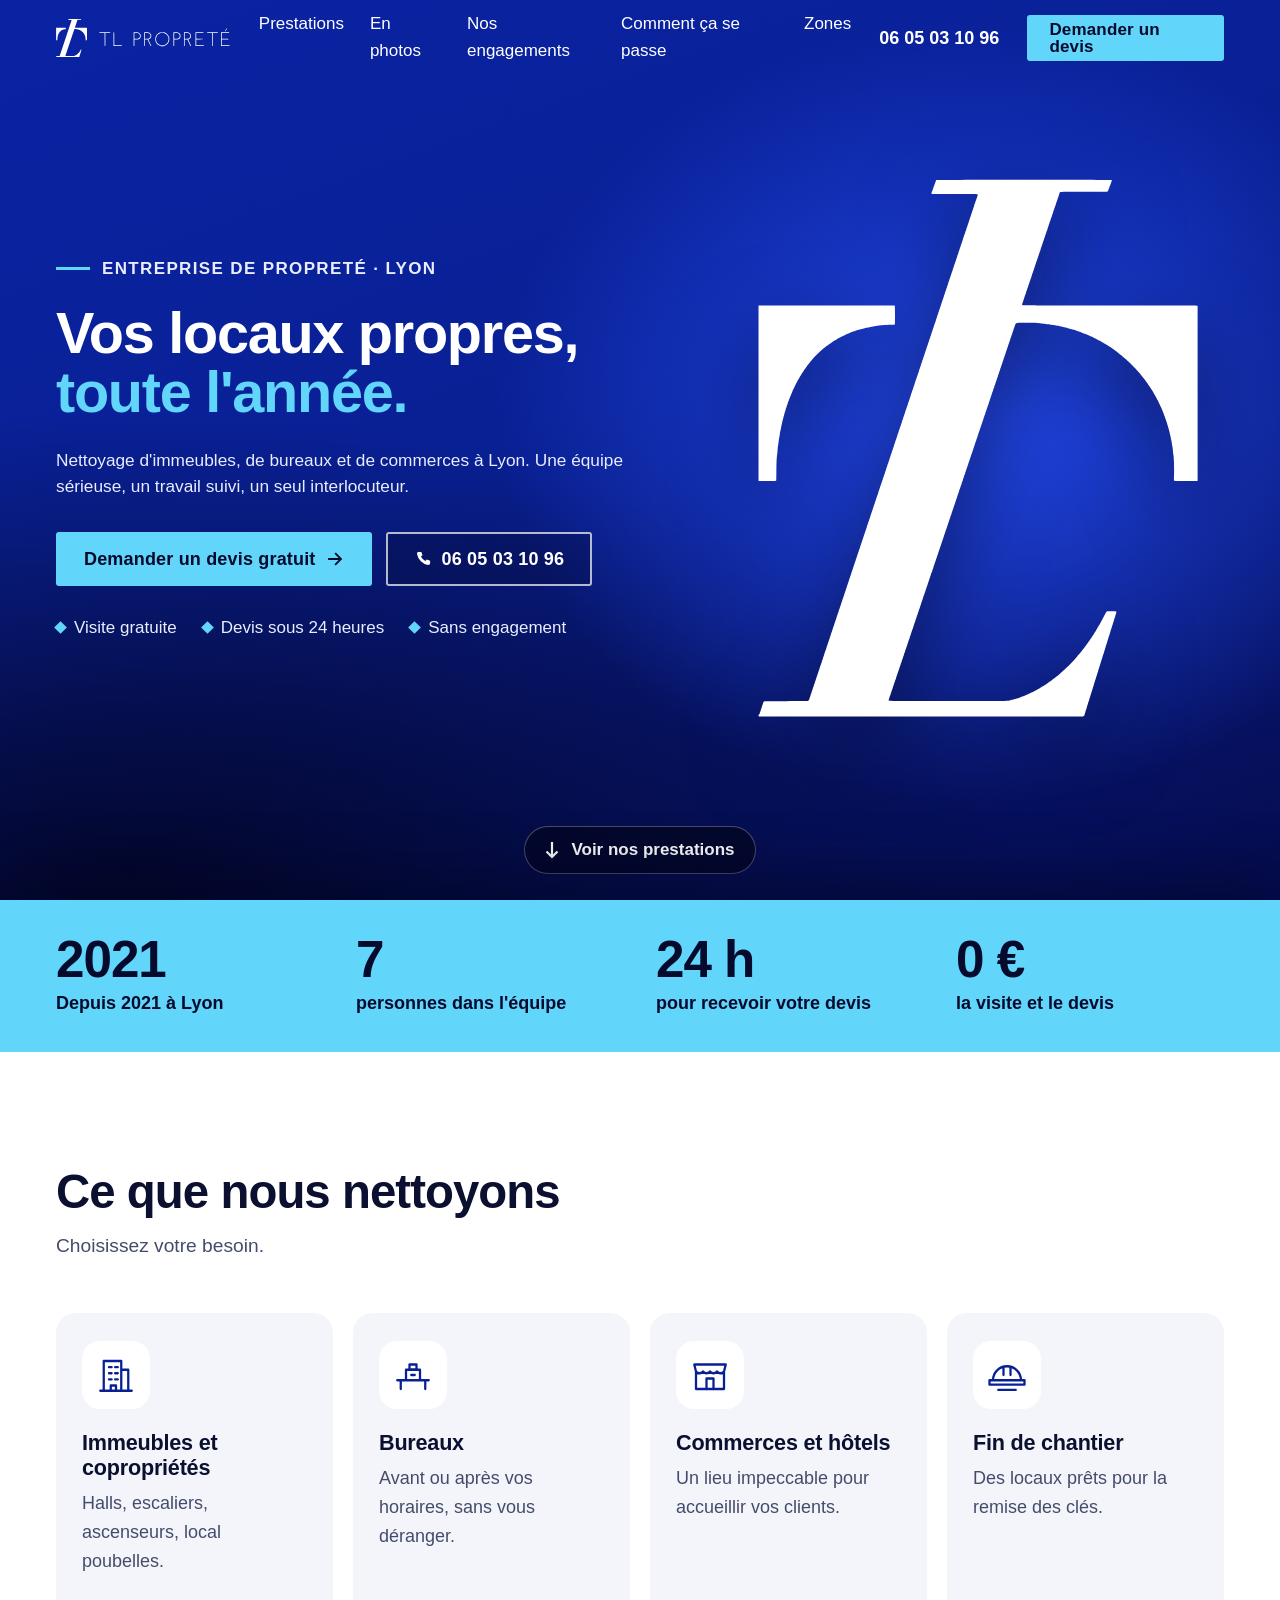
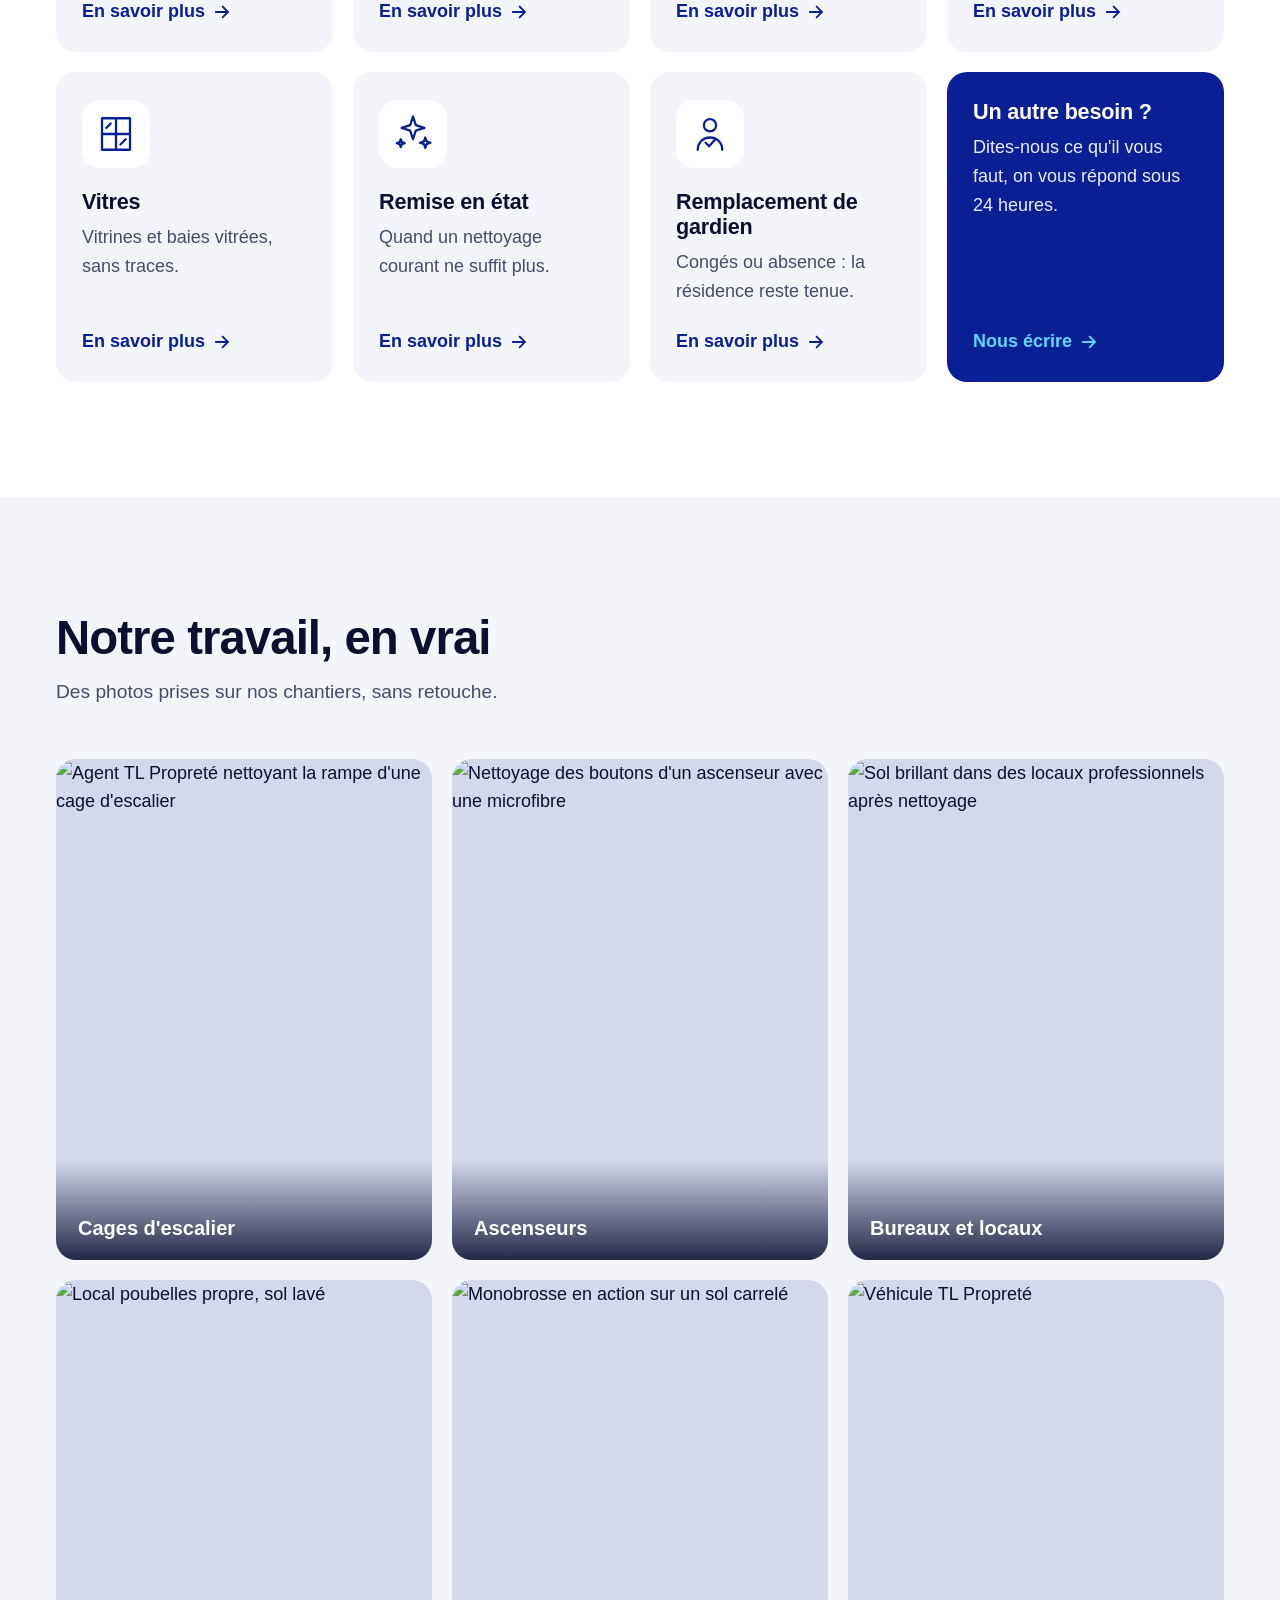
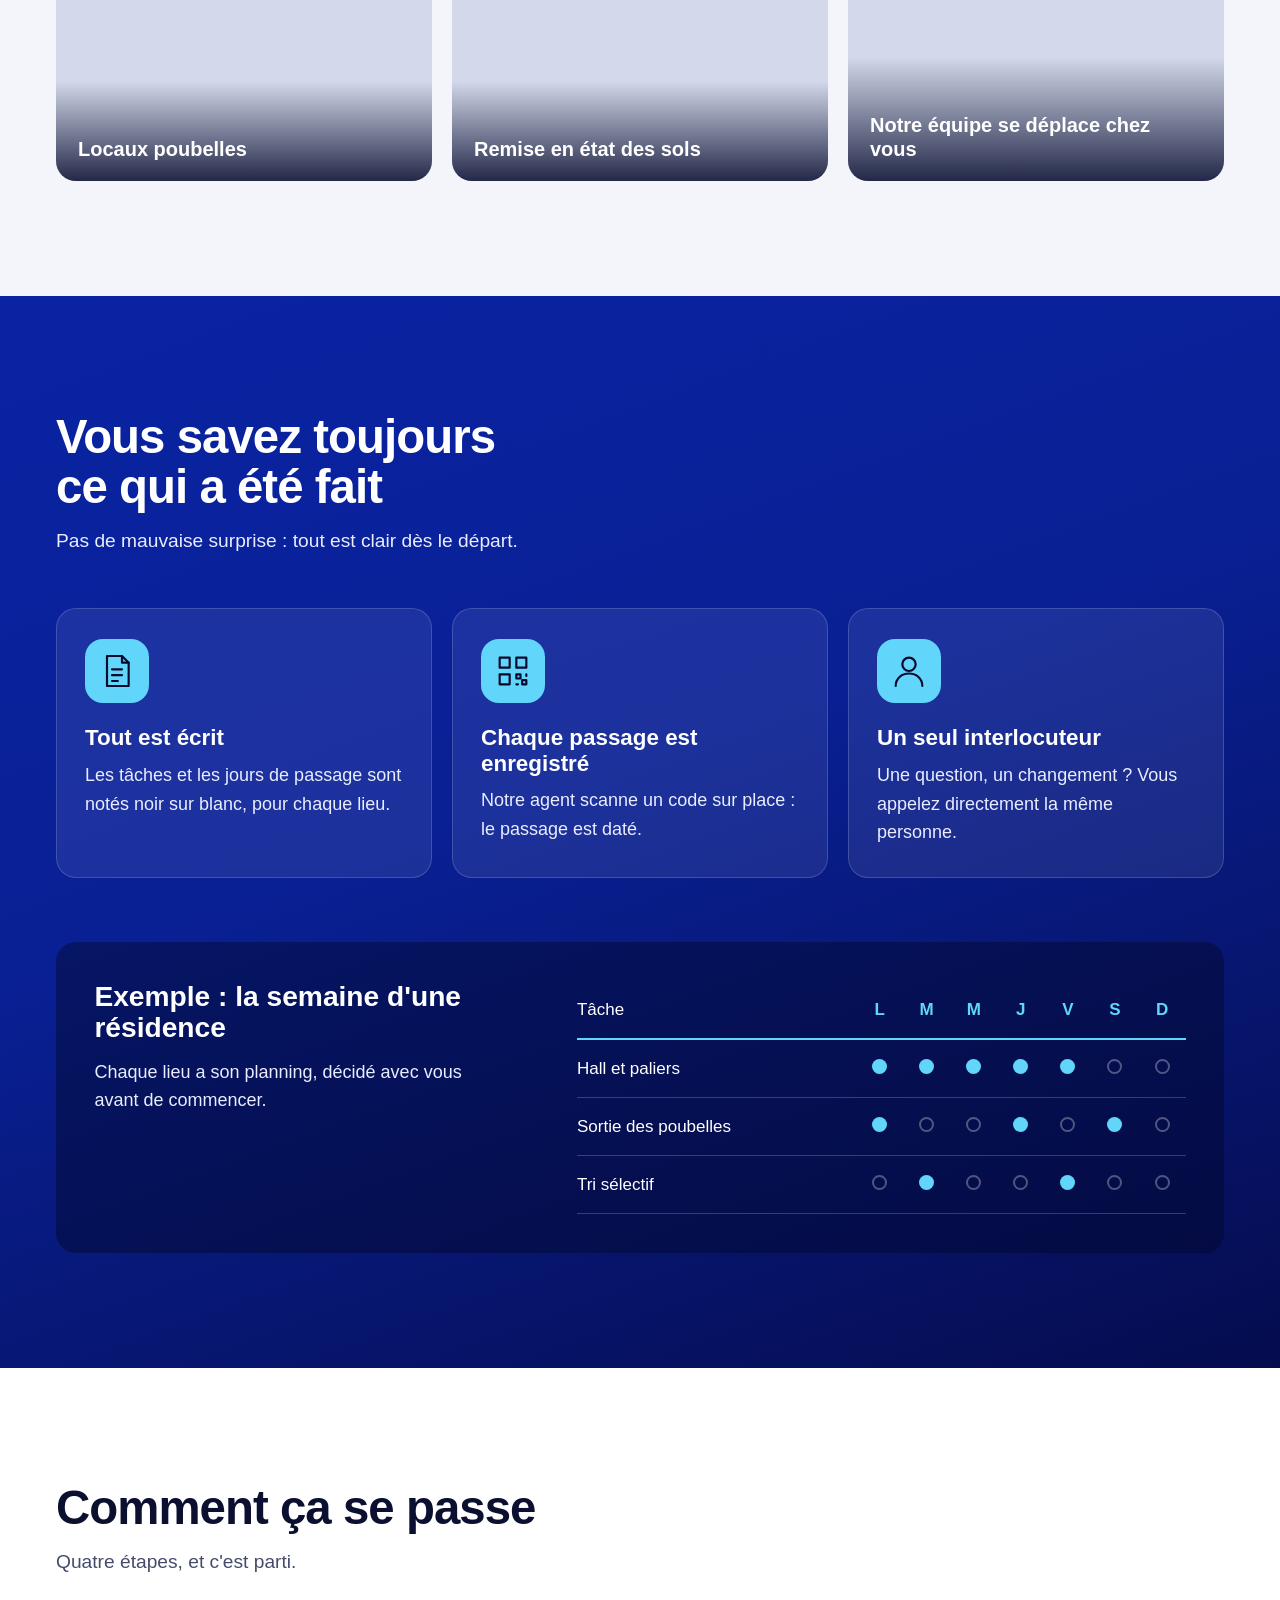
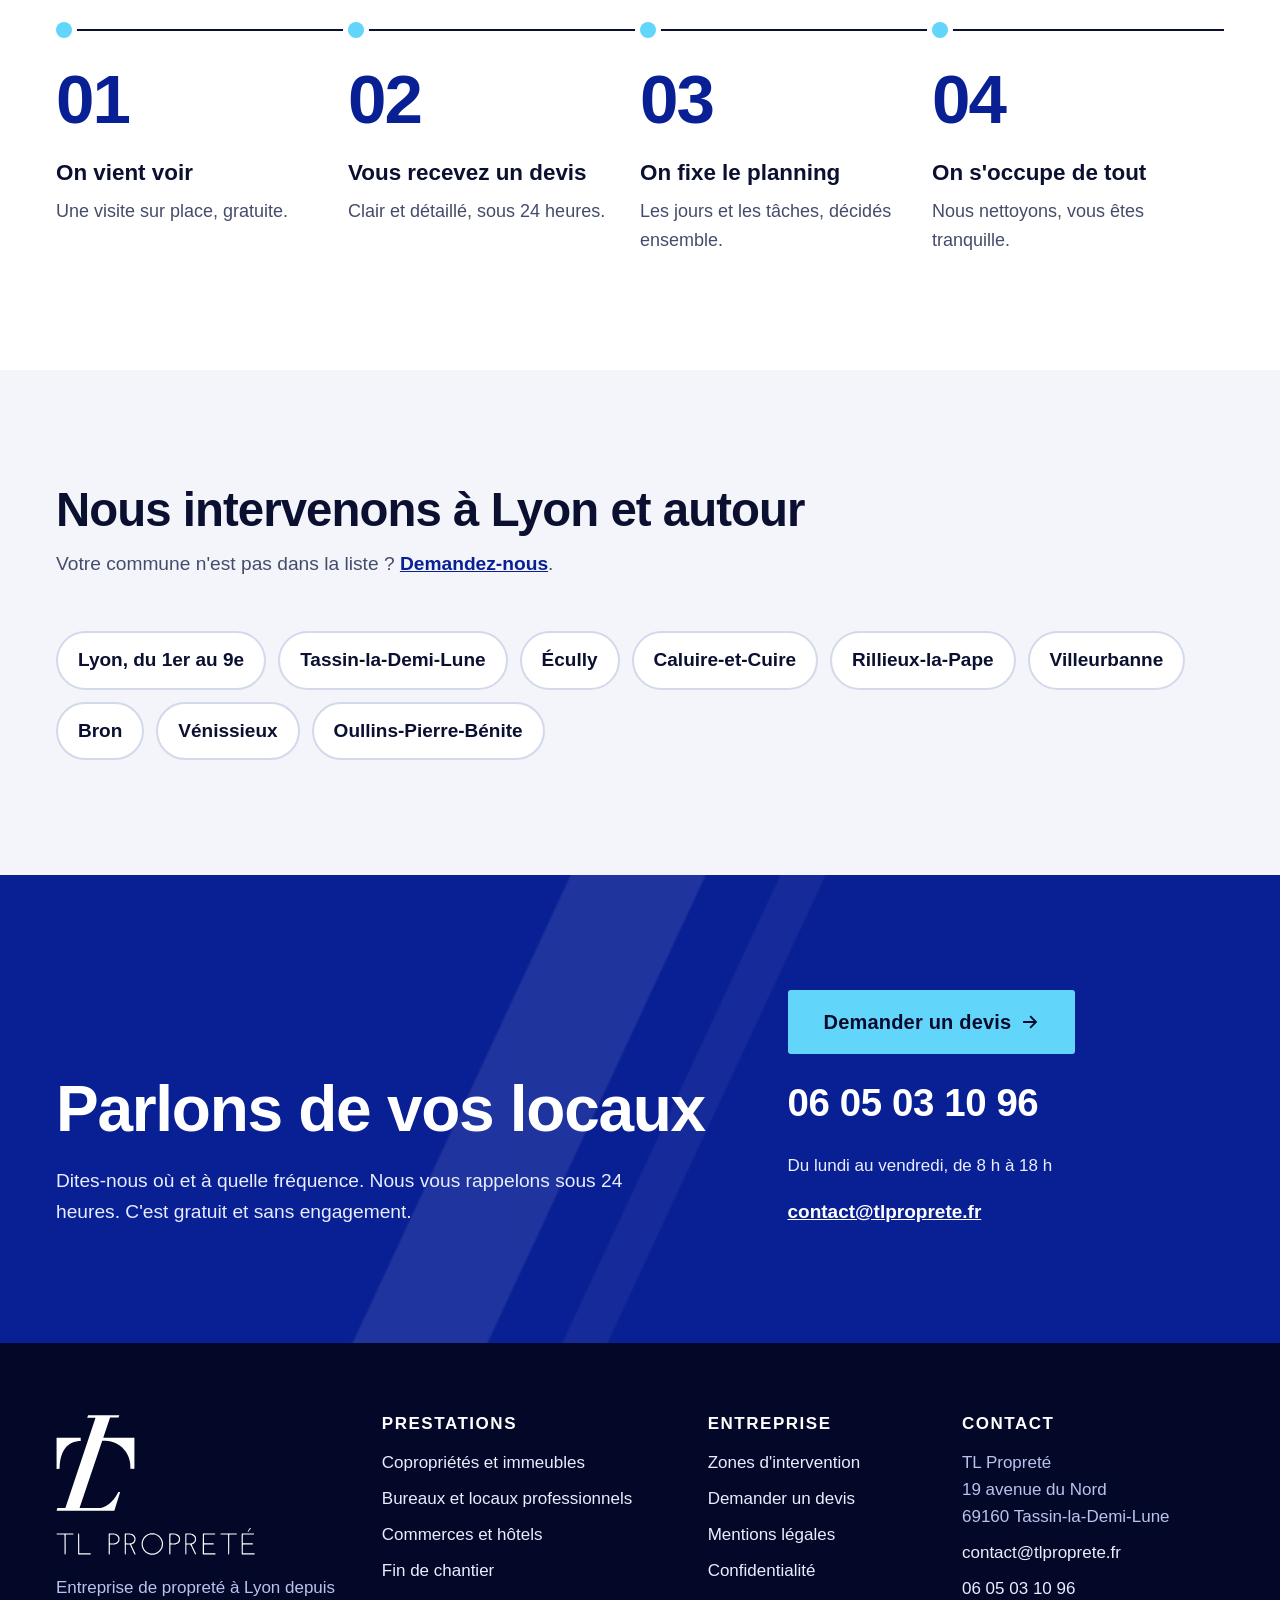
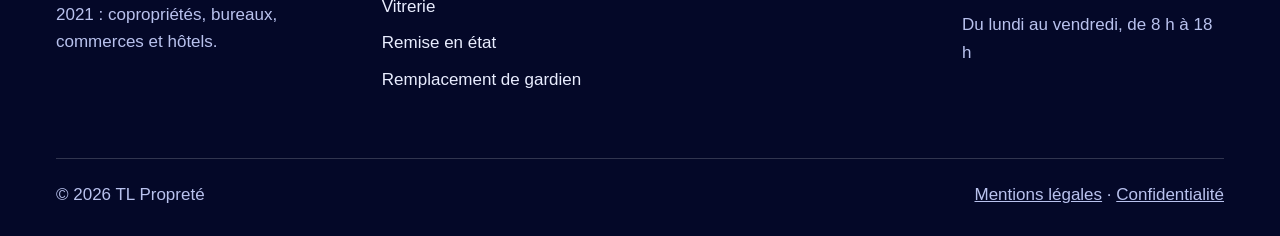
==== commit cc1e8b07: "Accueil : vraies photos de chantiers et bleu clair de la marque (#62D5FA) - Section « Notre travail," ====
--- a/site/index.html
+++ b/site/index.html
@@ -28,7 +28,7 @@
 :root{
   --blue:#092094; --blue-lit:#1b3fe0; --ink:#060b2e; --night:#040828;
   --paper:#f3f5fb; --white:#fff; --line:#d3d9ea; --text:#0b1030; --muted:#454c6b;
-  --accent:#7cc8ff; --on-dark:#e9edff; --on-dark-muted:#b9c2ee;
+  --accent:#62d5fa; --on-dark:#e9edff; --on-dark-muted:#b9c2ee;
   --wrap:1240px; --pad:clamp(20px,4.5vw,56px);
   --font:"Archivo",Helvetica,Arial,sans-serif;
 }
@@ -120,6 +120,7 @@
 #gl{position:absolute;inset:0;width:100%;height:100%;z-index:2;pointer-events:none;display:none}
 .has-gl #gl{display:block}
 .has-gl:not(.is-clean) .hero{cursor:none}
+.has-gl:not(.is-clean) .hero{-webkit-user-select:none;user-select:none}
 .has-gl:not(.is-clean) .hero{touch-action:pan-y}
 .glass-ui{position:absolute;z-index:3;left:0;right:0;bottom:26px;display:flex;justify-content:center;align-items:center;gap:12px;pointer-events:none;padding:0 16px}
 .glass-ui>*{pointer-events:auto}
@@ -202,7 +203,7 @@
 .tech-item p{color:var(--on-dark-muted)}
 .qr{position:relative;width:96px;height:96px;background:#fff;padding:7px;overflow:hidden}
 .qr svg{width:82px;height:82px}
-.qr::after{content:"";position:absolute;left:0;right:0;top:0;height:3px;background:var(--accent);box-shadow:0 0 14px 4px rgba(124,200,255,.75);animation:scan 2.6s cubic-bezier(.5,0,.5,1) infinite alternate}
+.qr::after{content:"";position:absolute;left:0;right:0;top:0;height:3px;background:var(--accent);box-shadow:0 0 14px 4px rgba(98,213,250,.75);animation:scan 2.6s cubic-bezier(.5,0,.5,1) infinite alternate}
 @keyframes scan{from{transform:translateY(4px)}to{transform:translateY(89px)}}
 @media (max-width:900px){
   .tech-grid{grid-template-columns:1fr}
@@ -321,7 +322,13 @@
 .chips li{padding:12px 20px;border-radius:999px;background:#fff;border:2px solid var(--line);font-size:19px;font-weight:700;transition:transform .25s,border-color .25s,color .25s}
 .chips li:hover{transform:translateY(-3px);border-color:var(--blue);color:var(--blue)}
 .cta-act .btn-main{animation:pulse 2.6s ease-in-out infinite}
-@keyframes pulse{0%,100%{box-shadow:0 0 0 0 rgba(124,200,255,.55)}50%{box-shadow:0 0 0 16px rgba(124,200,255,0)}}
+@keyframes pulse{0%,100%{box-shadow:0 0 0 0 rgba(98,213,250,.55)}50%{box-shadow:0 0 0 16px rgba(98,213,250,0)}}
+.shots{display:grid;grid-template-columns:repeat(3,minmax(0,1fr));gap:20px}
+.shots figure{position:relative;margin:0;border-radius:20px;overflow:hidden;aspect-ratio:3/4;background:var(--line)}
+.shots img{width:100%;height:100%;object-fit:cover;transition:transform .8s cubic-bezier(.2,.7,.2,1)}
+.shots figure:hover img{transform:scale(1.06)}
+.shots figcaption{position:absolute;left:0;right:0;bottom:0;padding:56px 22px 20px;color:#fff;font-size:1.25rem;font-weight:800;font-stretch:112%;line-height:1.2;background:linear-gradient(180deg,rgba(6,11,46,0),rgba(6,11,46,.86))}
+@media (max-width:900px){.shots{grid-template-columns:repeat(2,minmax(0,1fr));gap:12px}.shots figcaption{font-size:1.05rem;padding:40px 14px 14px}}
 /* apparition au défilement (seulement si le script tourne) */
 .js .rv{opacity:0;transform:translateY(28px);transition:opacity .7s ease,transform .7s cubic-bezier(.2,.7,.2,1)}
 .js .rv.in{opacity:1;transform:none}
@@ -355,6 +362,7 @@
     </a>
     <nav class="nav" id="nav" aria-label="Navigation principale">
       <a href="#prestations">Prestations</a>
+      <a href="#photos">En photos</a>
       <a href="#engagements">Nos engagements</a>
       <a href="#methode">Comment ça se passe</a>
       <a href="#zones">Zones</a>
@@ -413,6 +421,13 @@
     </div>
   </section>
 
+  <section class="sec paper on-light" id="photos">
+    <div class="wrap">
+      <div class="head rv"><h2>Notre travail, en vrai</h2><p>Des photos prises sur nos chantiers, sans retouche.</p></div>
+      <ul class="shots"><li class="rv"><figure><img src="/assets/img/photos/p07.jpg" width="825" height="1100" alt="Agent TL Propreté nettoyant la rampe d'une cage d'escalier" loading="lazy" decoding="async"><figcaption>Cages d'escalier</figcaption></figure></li><li class="rv"><figure><img src="/assets/img/photos/p06.jpg" width="825" height="1100" alt="Nettoyage des boutons d'un ascenseur avec une microfibre" loading="lazy" decoding="async"><figcaption>Ascenseurs</figcaption></figure></li><li class="rv"><figure><img src="/assets/img/photos/p02.jpg" width="619" height="1100" alt="Sol brillant dans des locaux professionnels après nettoyage" loading="lazy" decoding="async"><figcaption>Bureaux et locaux</figcaption></figure></li><li class="rv"><figure><img src="/assets/img/photos/p03.jpg" width="825" height="1100" alt="Local poubelles propre, sol lavé" loading="lazy" decoding="async"><figcaption>Locaux poubelles</figcaption></figure></li><li class="rv"><figure><img src="/assets/img/photos/p05.jpg" width="619" height="1100" alt="Monobrosse en action sur un sol carrelé" loading="lazy" decoding="async"><figcaption>Remise en état des sols</figcaption></figure></li><li class="rv"><figure><img src="/assets/img/photos/p11.jpg" width="825" height="1100" alt="Véhicule TL Propreté" loading="lazy" decoding="async"><figcaption>Notre équipe se déplace chez vous</figcaption></figure></li></ul>
+    </div>
+  </section>
+
   <section class="sec trust" id="engagements">
     <div class="wrap">
       <div class="head rv"><h2>Vous savez toujours ce qui a été fait</h2><p>Pas de mauvaise surprise : tout est clair dès le départ.</p></div>
@@ -627,8 +642,18 @@
   dc-=.04*smoothstep(.7,1.,sw2);
   dc+=(hash21(floor(p)+.5)-.5)*.05;
   dc*=1.-.45*step(.994,hash21(floor(p/2.5)+31.));
+  /* coulures séchées et auréoles de calcaire */
+  float drip=smoothstep(.6,.92,vnoise(vec2(p.x*.085,p.y*.0045)+40.))*smoothstep(.2,.7,vnoise(vec2(p.x*.02,p.y*.002)+9.));
+  dc=mix(dc,vec3(.5,.47,.41),drip*.42);
+  vec2 rc=p/170.,ri=floor(rc),rf=fract(rc)-.5;
+  float rr=length(rf-(hash22(ri+2.)-.5)*.5),rad0=.16+.2*hash21(ri+8.);
+  float ring=smoothstep(.02,0.,abs(rr-rad0))*step(.55,hash21(ri+4.));
+  dc+=ring*.07;
+  /* voile de poussière fine */
+  dc=mix(dc,vec3(.72,.7,.66),.18*fbm(p*.011+30.));
   float af=mix(.9,.975,blot);
-  vec3 b1=beads(p,13.,.2+.25*n2),b2=beads(p+71.,46.,.13);
+  af=max(af,drip*.97);
+  vec3 b1=beads(p,13.,.06+.1*n2),b2=beads(p+71.,46.,.06);
   float bm=max(b1.x,b2.x),bh=max(b1.y*b1.x,b2.y*b2.x),bs=max(b1.z*b1.x,b2.z*b2.x);
   af*=1.-.4*bm;
   dc=mix(dc,vec3(.3,.34,.44),bs*.55);
@@ -689,8 +714,22 @@
     float film=wet*wet*(.015+.06*vnoise(vec2(p.x*.6,p.y*.035)+3.));
     vec3 mb=beads(p+13.,8.,wet*wet*.28);
     over(vec3(1.),cl*(film+mb.y*mb.x*.45*smoothstep(.05,.3,wet)));
-    over(vec3(.02,.04,.2),cl*edge*.28*step(.5,fract(p.y*.5)));
-    over(vec3(1.),cl*edge*.5);
+    /* mousse laissée par la lame : petites bulles qui éclatent */
+    vec3 fo=beads(p+vec2(31.,7.),6.5,clamp(edge*1.15,0.,.95));
+    vec3 fo2=beads(p+vec2(3.,57.),11.,clamp(edge*.8,0.,.8));
+    float fm=max(fo.x,fo2.x);
+    over(vec3(.93,.97,1.),cl*fm*edge*.85);
+    over(vec3(1.),cl*max(fo.y*fo.x,fo2.y*fo2.x)*edge);
+    over(vec3(.6,.75,1.),cl*edge*.22);
+    /* éclats de propre : petites étoiles qui scintillent juste après le passage */
+    vec2 sg=floor(p/42.),sf=fract(p/42.)-.5;
+    float sh2=hash21(sg+7.);
+    if(sh2>.78){
+      vec2 sd=sf-(hash22(sg+1.)-.5)*.55;
+      float star=exp(-abs(sd.x)*46.)*exp(-abs(sd.y)*8.)+exp(-abs(sd.y)*46.)*exp(-abs(sd.x)*8.)+exp(-dot(sd,sd)*520.);
+      float tw=smoothstep(.12,.4,wet)*smoothstep(.97,.7,wet)*(.6+.4*sin(uTime*9.+sh2*40.));
+      over(vec3(1.),cl*star*tw);
+    }
   }
   over(dc,da);
   /* gouttes qui coulent */
@@ -720,24 +759,40 @@
     vec2 n=vec2(uBd.y,-uBd.x);
     vec2 r=p-uB;float v=dot(r,uBd),t=dot(r,n);
     vec2 rs=r-vec2(7.,12.)*k;float vs=dot(rs,uBd),ts=dot(rs,n);
-    float shd=smoothstep(uL+10.,uL-6.,abs(vs))*smoothstep(-16.*k,-2.,ts)*smoothstep(26.*k,8.*k,ts);
-    over(vec3(0.,.01,.08),shd*.38*uBladeA);
-    /* manche */
-    float hw=7.*k;float hm=smoothstep(hw+1.,hw-1.,abs(v))*smoothstep(20.*k,22.*k,t)*smoothstep(118.*k,114.*k,t);
-    vec3 hc=mix(vec3(.49,.78,1.),vec3(.22,.5,.88),smoothstep(-hw,hw,v));hc+=.25*smoothstep(2.5*k,0.,abs(v+2.5*k));
+    float shd=smoothstep(uL+22.,uL-10.,abs(vs))*smoothstep(-22.*k,2.,ts)*smoothstep(40.*k,6.*k,ts);
+    float shh=smoothstep(16.*k,2.*k,abs(vs))*smoothstep(18.*k,30.*k,ts)*smoothstep(132.*k,112.*k,ts);
+    over(vec3(0.,.01,.08),max(shd*.34,shh*.3)*uBladeA);
+    /* manche : cylindre brillant, poignée striée en bout */
+    float hw=7.5*k;float hm=smoothstep(hw+1.,hw-1.,abs(v))*smoothstep(20.*k,22.*k,t)*smoothstep(122.*k,118.*k,t);
+    float hu=clamp(v/hw,-1.,1.),hz=sqrt(1.-hu*hu);
+    vec3 hc=mix(vec3(.1,.42,.72),vec3(.384,.835,.98),hz);
+    hc+=.55*pow(max(0.,1.-abs(hu+.38)*2.2),6.);
+    float grip=smoothstep(70.*k,74.*k,t);
+    vec3 gc=mix(vec3(.03,.05,.16),vec3(.16,.2,.36),hz)*(.75+.25*step(.5,fract(t/(4.5*k))));
+    hc=mix(hc,gc,grip);
     over(hc,hm*uBladeA);
+    /* embout arrondi */
+    float capd=length(vec2(v,t-120.*k));
+    over(mix(vec3(.03,.05,.16),vec3(.2,.25,.42),smoothstep(hw,0.,capd)),smoothstep(hw+.5,hw-1.,capd)*step(120.*k,t)*uBladeA);
     /* tête */
     float cw=19.*k;float cm=smoothstep(cw+1.,cw-1.,abs(v)-max(0.,(12.*k-t))*.55)*smoothstep(8.*k,10.*k,t)*smoothstep(27.*k,25.*k,t);
-    over(mix(vec3(.52,.8,1.),vec3(.26,.54,.9),smoothstep(8.*k,27.*k,t)),cm*uBladeA);
-    /* barrette métal */
+    vec3 cc=mix(vec3(.45,.86,.99),vec3(.14,.5,.8),smoothstep(8.*k,27.*k,t));
+    cc+=.35*smoothstep(3.*k,0.,abs(t-13.*k))*smoothstep(cw,0.,abs(v));
+    over(cc,cm*uBladeA);
+    /* barrette métal : reflet qui glisse avec le mouvement */
     float mm=smoothstep(uL+1.,uL-1.,abs(v))*smoothstep(2.,3.5,t)*smoothstep(11.*k+1.,11.*k-.5,t);
     float mt=(t-3.)/(11.*k-3.);
-    vec3 mc=mix(vec3(.55,.6,.7),vec3(.97,.98,1.),smoothstep(0.,.45,mt)*smoothstep(1.,.5,mt));
-    mc*=.92+.08*sin(v*.9);
+    vec3 mc=mix(vec3(.42,.47,.58),vec3(.96,.98,1.),smoothstep(0.,.45,mt)*smoothstep(1.,.5,mt));
+    mc*=.9+.1*sin(v*.9);
+    mc+=.5*band(v/uL,uMouse.x*.9+.25*sin(uTime*.7),.16)+.25*band(v/uL,-.55+uMouse.y*.4,.07);
     over(mc,mm*uBladeA);
-    /* lame caoutchouc */
+    /* lame caoutchouc + filet d'eau qu'elle pousse */
     float rm=smoothstep(uL+3.,uL+1.,abs(v))*smoothstep(-4.5,-3.,t)*smoothstep(4.,2.5,t);
     over(vec3(.03,.035,.06)+.1*smoothstep(1.5,-1.,abs(t+1.5)),rm*uBladeA);
+    float wl=smoothstep(uL+2.,uL-4.,abs(v))*smoothstep(-9.,-6.,t)*smoothstep(-3.5,-5.,t);
+    float wb=.55+.45*vnoise(vec2(v*.35,uTime*3.));
+    over(vec3(.82,.92,1.),wl*wb*.8*uBladeA);
+    over(vec3(1.),wl*smoothstep(.75,1.,wb)*uBladeA);
   }
   gl_FragColor=acc;
 }`;
@@ -797,7 +852,7 @@
     es.add(new THREE.Mesh(new THREE.BoxGeometry(30,30,30),new THREE.MeshBasicMaterial({color:0x3350e0,side:THREE.BackSide})));
     const panel=(c,k,w,h,x,y,z)=>{const m=new THREE.Mesh(new THREE.PlaneGeometry(w,h),new THREE.MeshBasicMaterial({color:new THREE.Color(c).multiplyScalar(k),side:THREE.DoubleSide}));m.position.set(x,y,z);m.lookAt(0,y*.4,0);es.add(m);};
     /* mur côté caméra : alternance de bandes claires et sombres, que la face polie reflète en glissant */
-    [[-11.5,2.2,0xffffff,2.4],[-8.6,1.5,0x030a40,1],[-6.4,.7,0xffffff,3.4],[-4.6,1.9,0x06146e,1],[-2.5,1.1,0xffffff,2],[-.9,.6,0x030a40,1],[.5,1.5,0xdfe7ff,1.5],[2.4,.45,0x7cc8ff,3],[3.8,1.6,0x030a40,1],[5.9,1,0xffffff,3.2],[8,2,0x06146e,1],[10.8,1.8,0xffffff,2.2]]
+    [[-11.5,2.2,0xffffff,2.4],[-8.6,1.5,0x030a40,1],[-6.4,.7,0xffffff,3.4],[-4.6,1.9,0x06146e,1],[-2.5,1.1,0xffffff,2],[-.9,.6,0x030a40,1],[.5,1.5,0xdfe7ff,1.5],[2.4,.45,0x62d5fa,3],[3.8,1.6,0x030a40,1],[5.9,1,0xffffff,3.2],[8,2,0x06146e,1],[10.8,1.8,0xffffff,2.2]]
       .forEach(([x,w,c,k])=>panel(c,k,w,26,x,0,13));
     panel(0xffffff,7,22,2.2,0,11,7);
     panel(0x030a40,1,26,5,0,-12,6);
@@ -852,7 +907,7 @@
     const hr=hero.getBoundingClientRect(),sr=slot.getBoundingClientRect();
     mono.position.set(sr.left-hr.left+sr.width/2-w/2,h/2-(sr.top-hr.top+sr.height/2),0);
     mono.scale.setScalar(sr.height*.96);
-    L=Math.max(56,Math.min(112,Math.min(w,h)*.12));
+    L=Math.max(60,Math.min(128,Math.min(w,h)*.135));
     if(sizeChanged){
       const k=Math.min(1,900/Math.max(w,h)),rw=Math.max(64,Math.round(w*k)),rh=Math.max(64,Math.round(h*k));
       rtA&&rtA.dispose();rtB&&rtB.dispose();
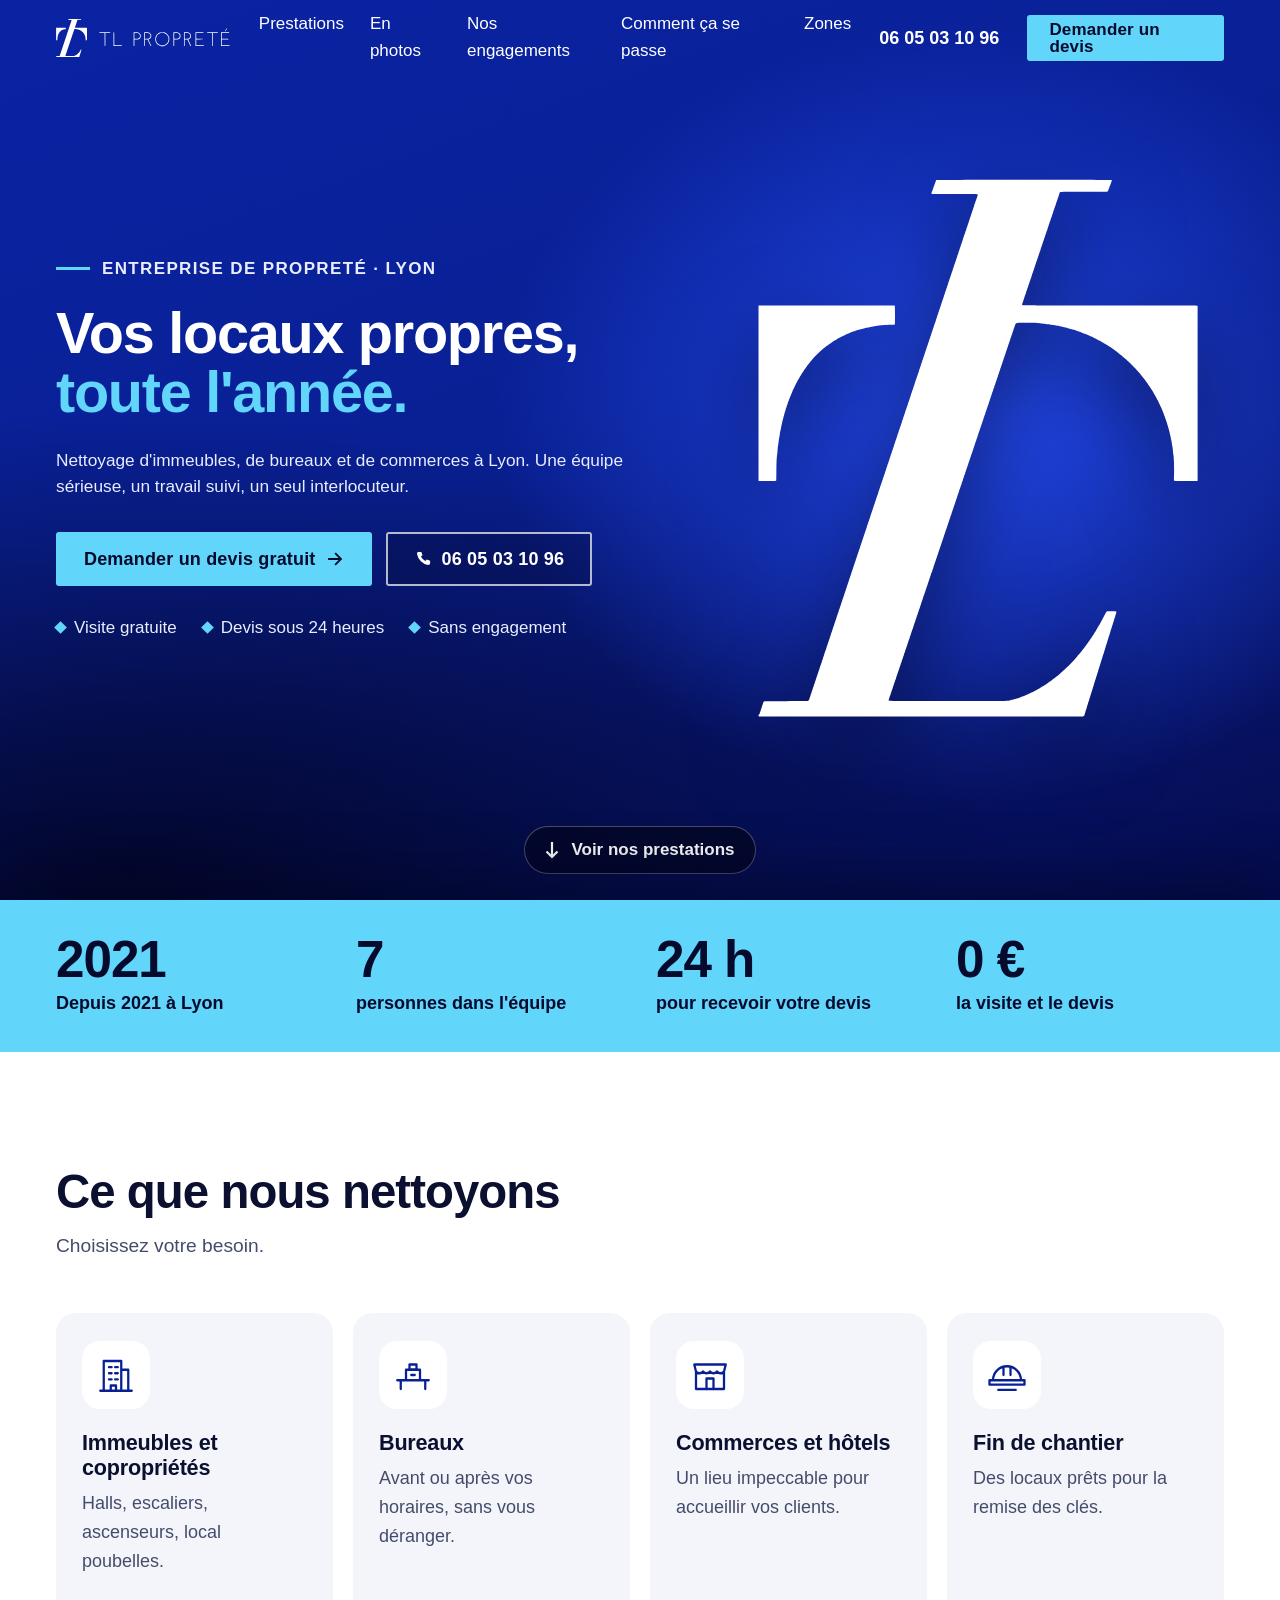
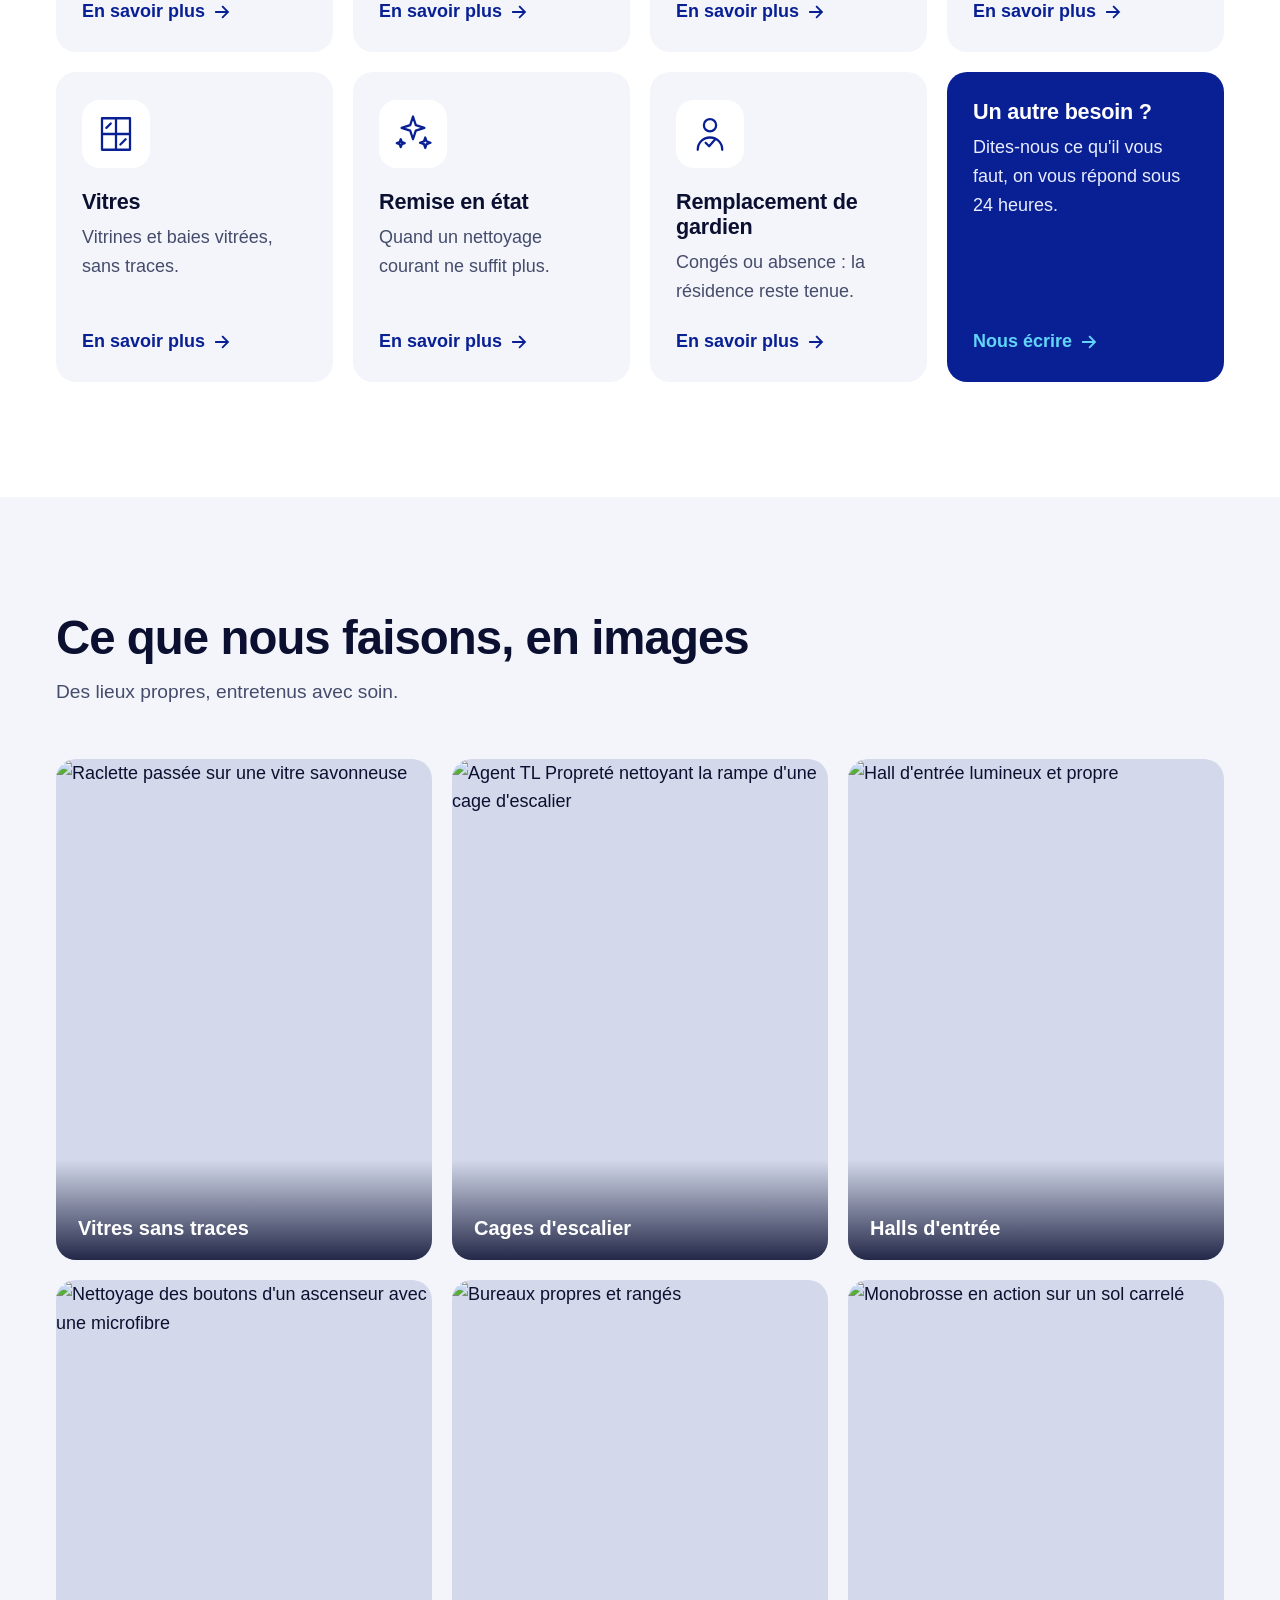
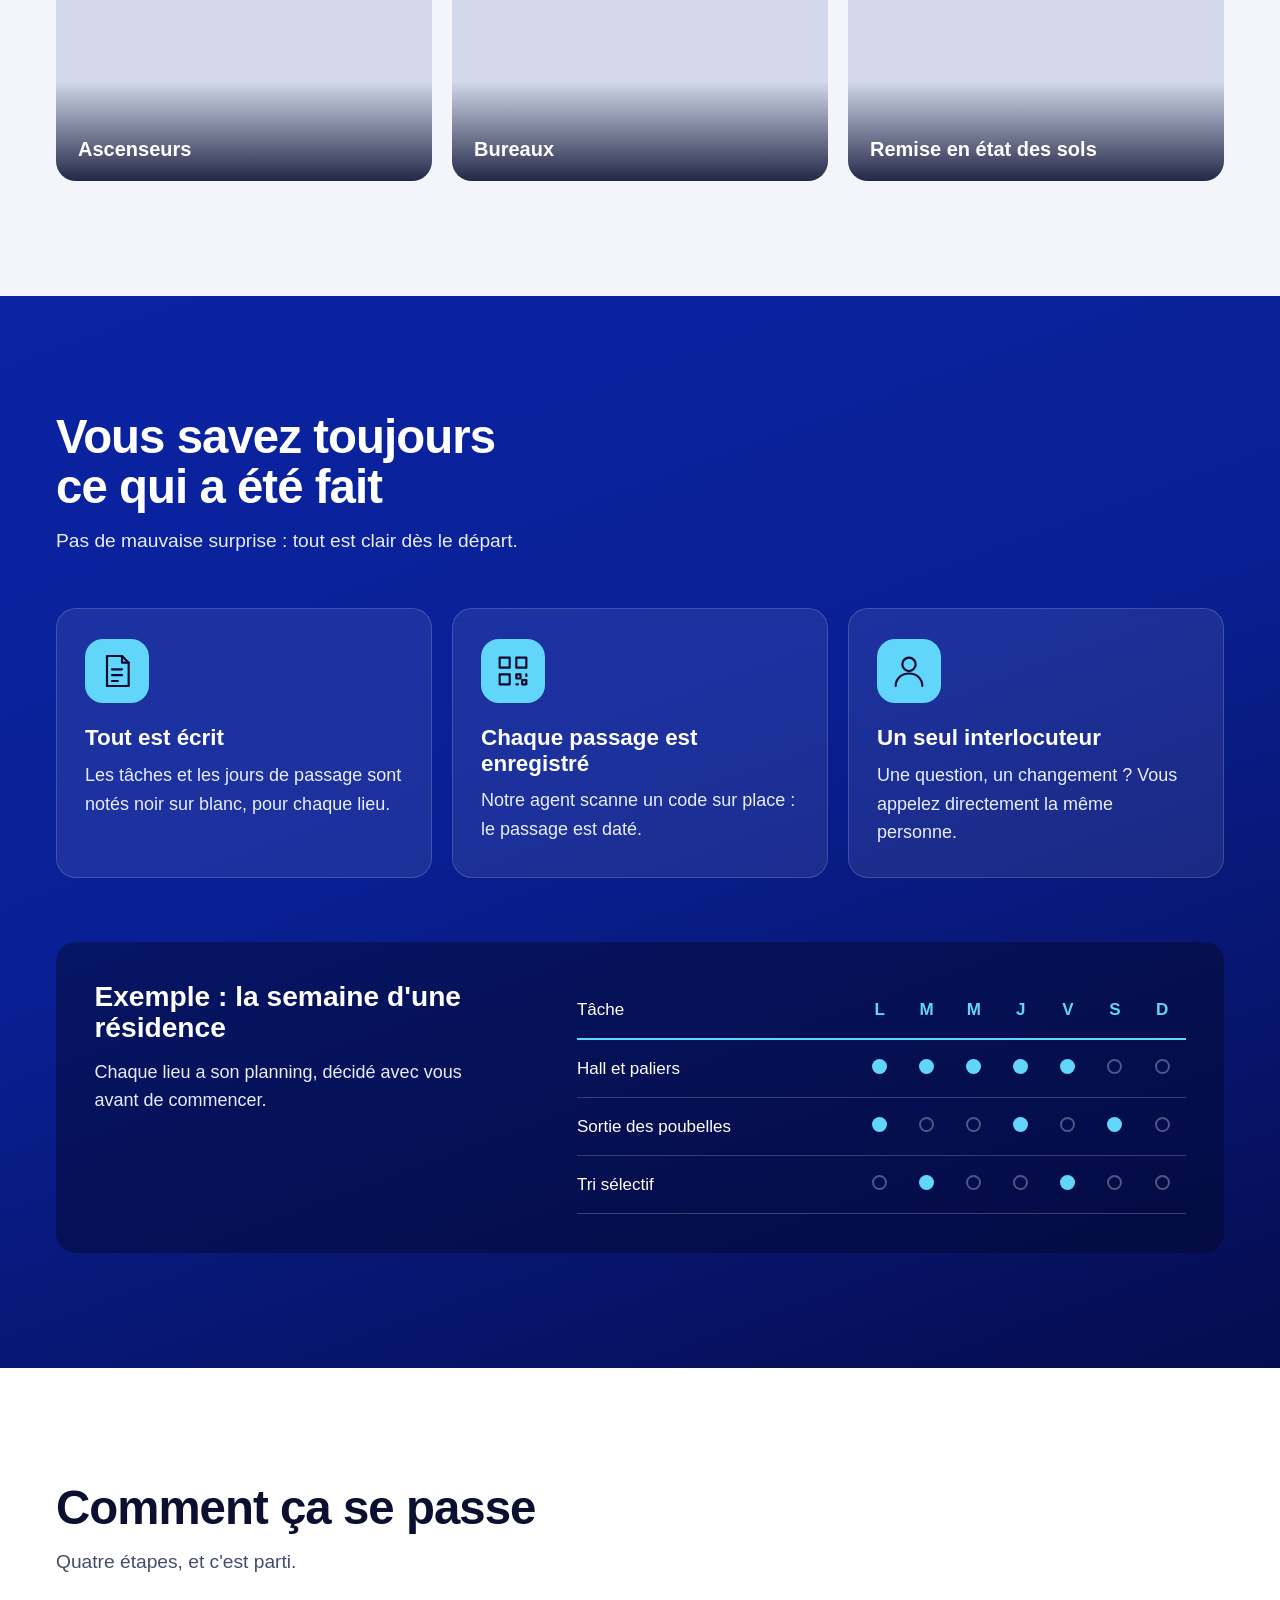
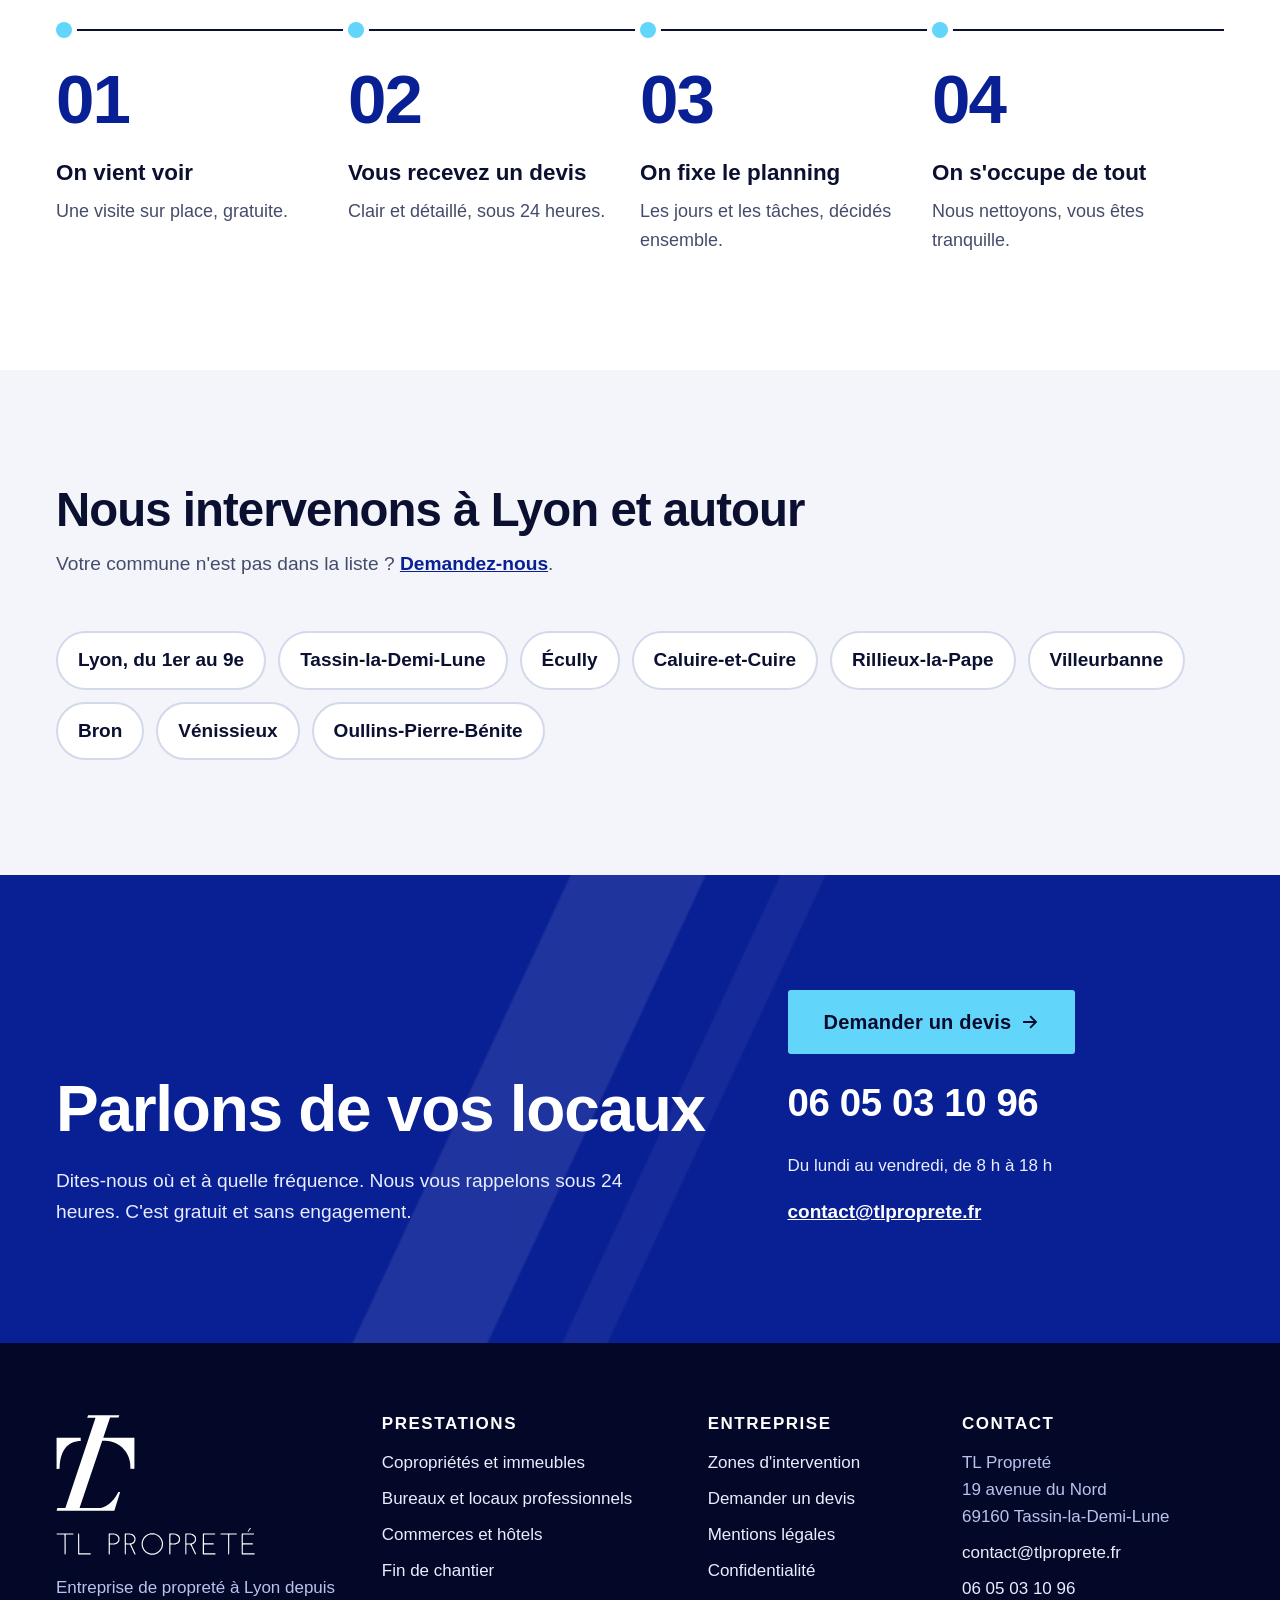
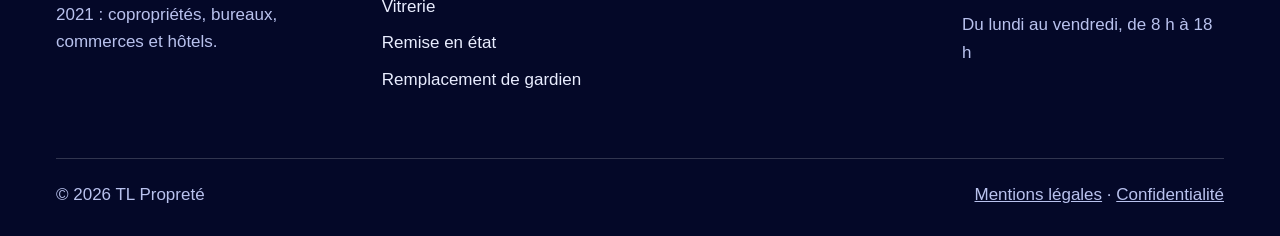
==== commit 1b914a85: "Accueil : galerie mêlant photos de chantiers et photos libres de droit Co-Authored-By: Claude Fable " ====
--- a/site/index.html
+++ b/site/index.html
@@ -423,8 +423,8 @@
 
   <section class="sec paper on-light" id="photos">
     <div class="wrap">
-      <div class="head rv"><h2>Notre travail, en vrai</h2><p>Des photos prises sur nos chantiers, sans retouche.</p></div>
-      <ul class="shots"><li class="rv"><figure><img src="/assets/img/photos/p07.jpg" width="825" height="1100" alt="Agent TL Propreté nettoyant la rampe d'une cage d'escalier" loading="lazy" decoding="async"><figcaption>Cages d'escalier</figcaption></figure></li><li class="rv"><figure><img src="/assets/img/photos/p06.jpg" width="825" height="1100" alt="Nettoyage des boutons d'un ascenseur avec une microfibre" loading="lazy" decoding="async"><figcaption>Ascenseurs</figcaption></figure></li><li class="rv"><figure><img src="/assets/img/photos/p02.jpg" width="619" height="1100" alt="Sol brillant dans des locaux professionnels après nettoyage" loading="lazy" decoding="async"><figcaption>Bureaux et locaux</figcaption></figure></li><li class="rv"><figure><img src="/assets/img/photos/p03.jpg" width="825" height="1100" alt="Local poubelles propre, sol lavé" loading="lazy" decoding="async"><figcaption>Locaux poubelles</figcaption></figure></li><li class="rv"><figure><img src="/assets/img/photos/p05.jpg" width="619" height="1100" alt="Monobrosse en action sur un sol carrelé" loading="lazy" decoding="async"><figcaption>Remise en état des sols</figcaption></figure></li><li class="rv"><figure><img src="/assets/img/photos/p11.jpg" width="825" height="1100" alt="Véhicule TL Propreté" loading="lazy" decoding="async"><figcaption>Notre équipe se déplace chez vous</figcaption></figure></li></ul>
+      <div class="head rv"><h2>Ce que nous faisons, en images</h2><p>Des lieux propres, entretenus avec soin.</p></div>
+      <ul class="shots"><li class="rv"><figure><img src="/assets/img/photos/s1-vitres.jpg" width="1000" height="1333" alt="Raclette passée sur une vitre savonneuse" loading="lazy" decoding="async"><figcaption>Vitres sans traces</figcaption></figure></li><li class="rv"><figure><img src="/assets/img/photos/p07.jpg" width="825" height="1100" alt="Agent TL Propreté nettoyant la rampe d'une cage d'escalier" loading="lazy" decoding="async"><figcaption>Cages d'escalier</figcaption></figure></li><li class="rv"><figure><img src="/assets/img/photos/s2-hall.jpg" width="1000" height="1333" alt="Hall d'entrée lumineux et propre" loading="lazy" decoding="async"><figcaption>Halls d'entrée</figcaption></figure></li><li class="rv"><figure><img src="/assets/img/photos/p06.jpg" width="825" height="1100" alt="Nettoyage des boutons d'un ascenseur avec une microfibre" loading="lazy" decoding="async"><figcaption>Ascenseurs</figcaption></figure></li><li class="rv"><figure><img src="/assets/img/photos/s3-bureaux.jpg" width="1000" height="1333" alt="Bureaux propres et rangés" loading="lazy" decoding="async"><figcaption>Bureaux</figcaption></figure></li><li class="rv"><figure><img src="/assets/img/photos/p05.jpg" width="619" height="1100" alt="Monobrosse en action sur un sol carrelé" loading="lazy" decoding="async"><figcaption>Remise en état des sols</figcaption></figure></li></ul>
     </div>
   </section>
 
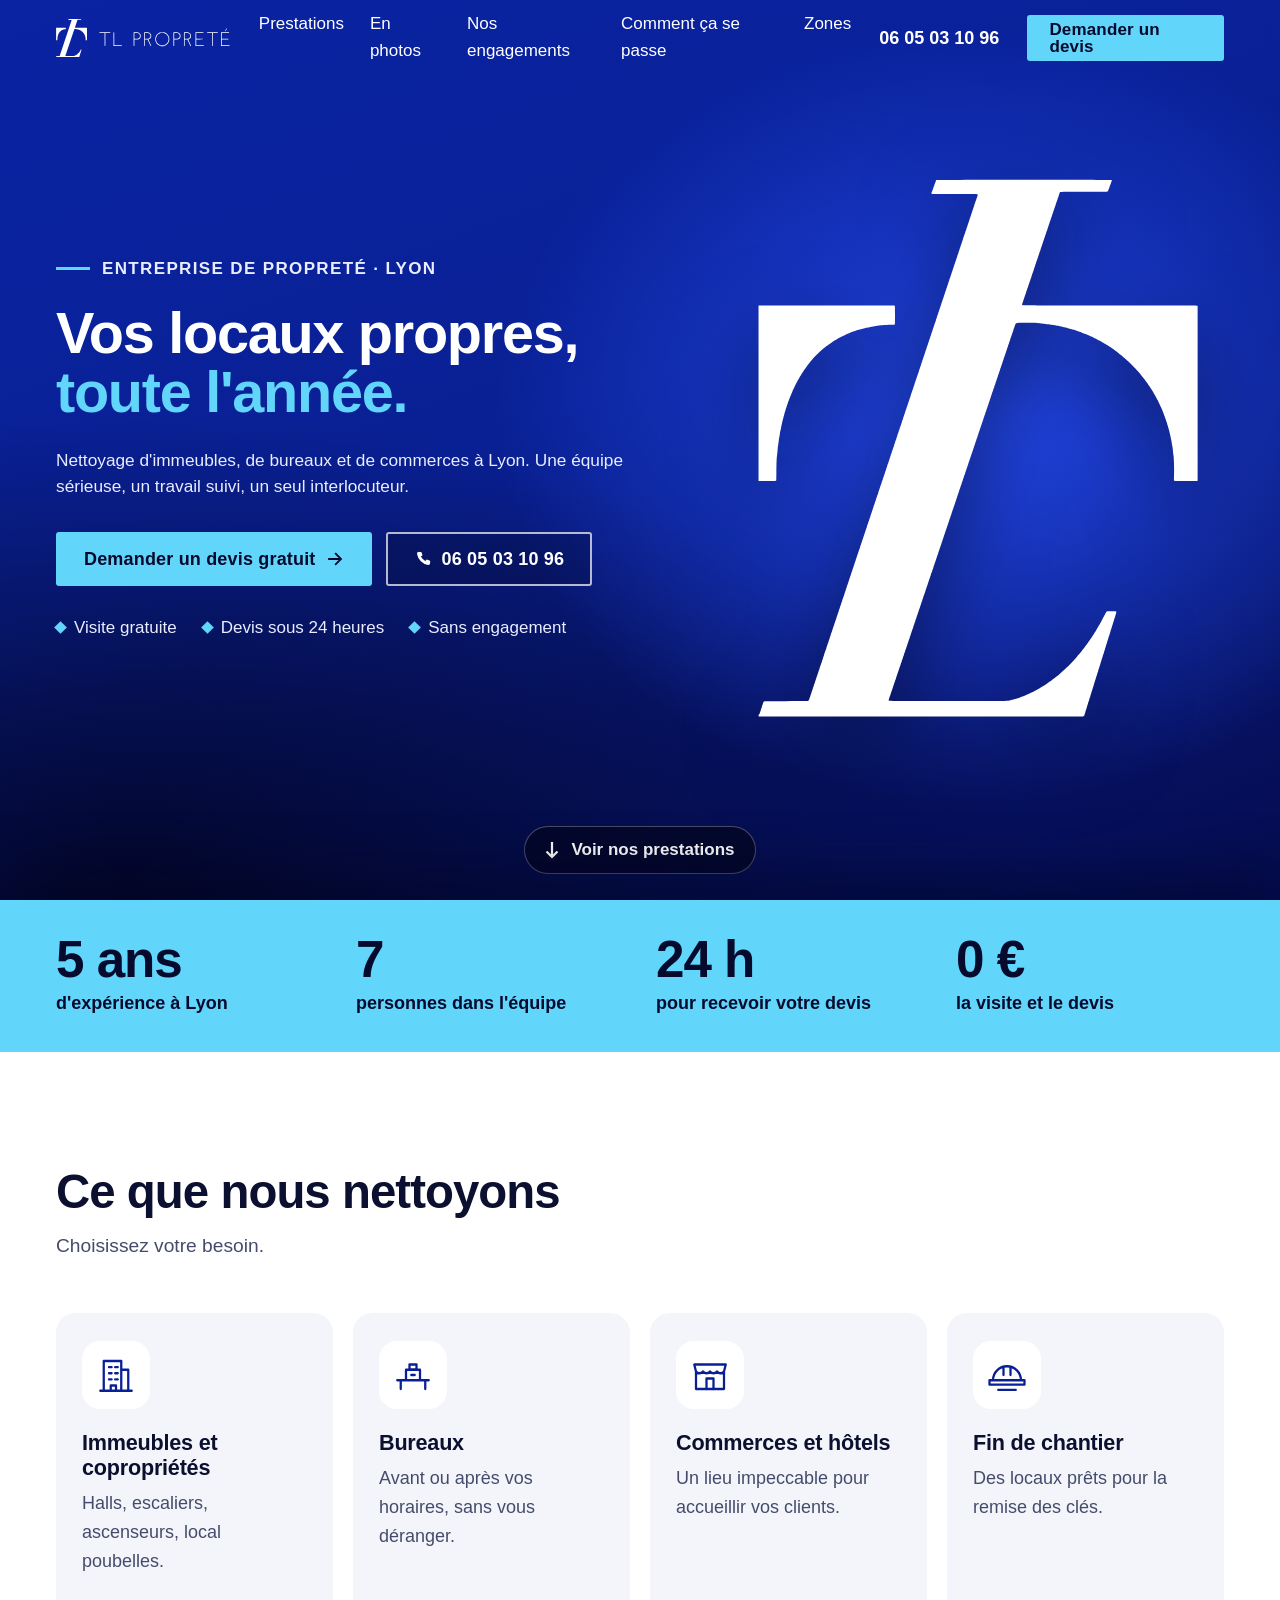
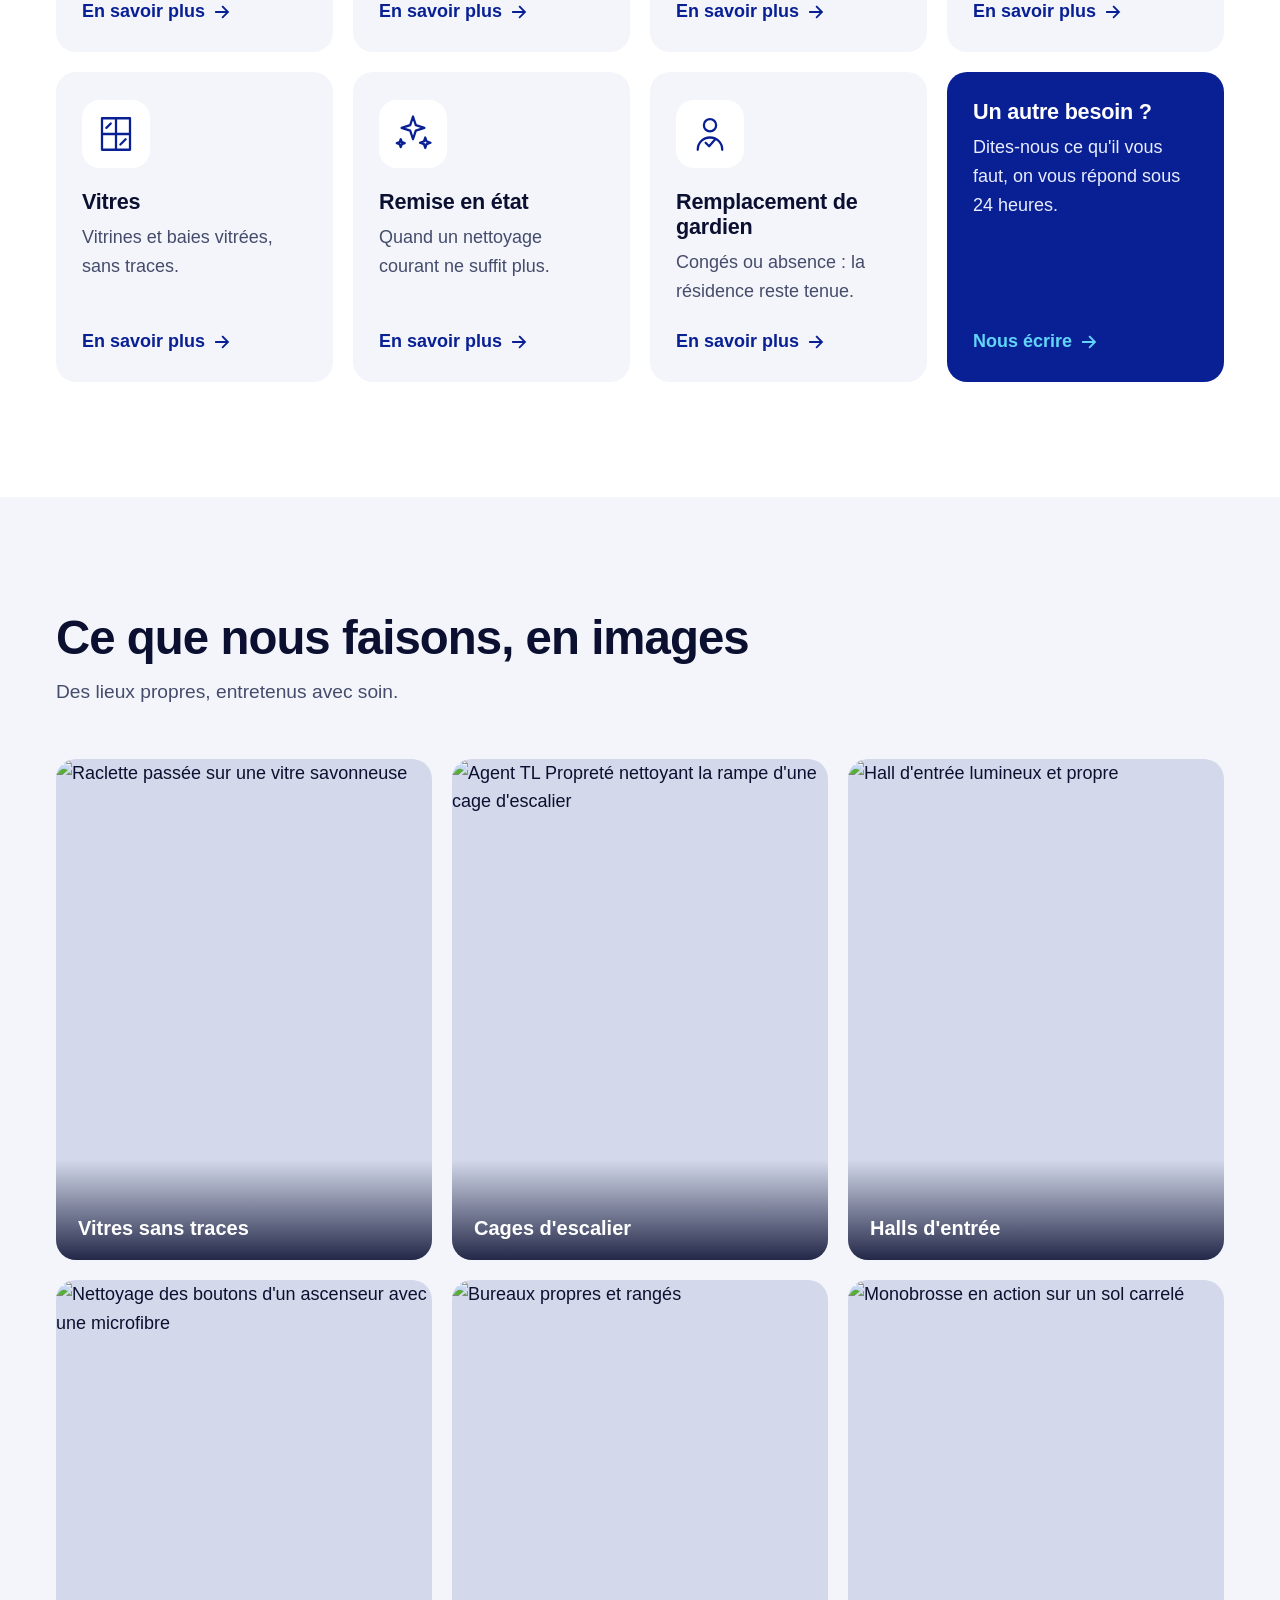
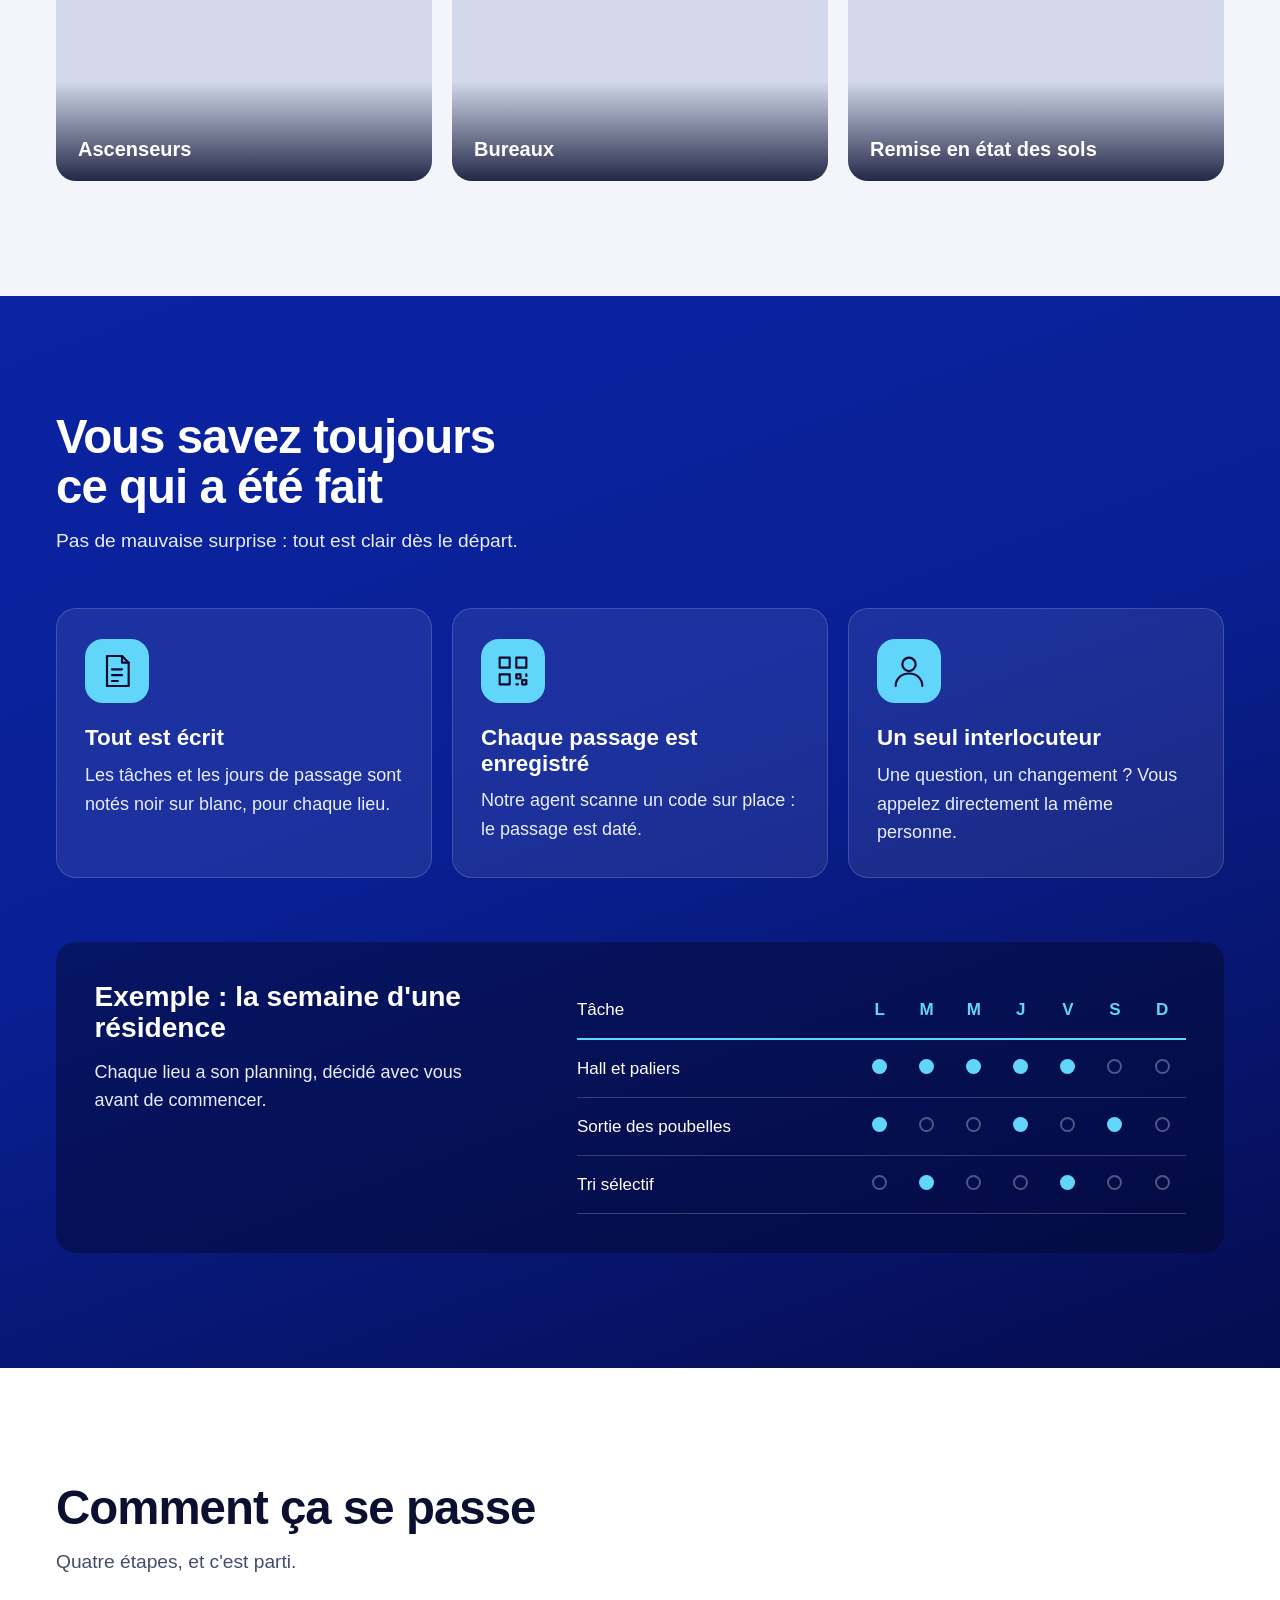
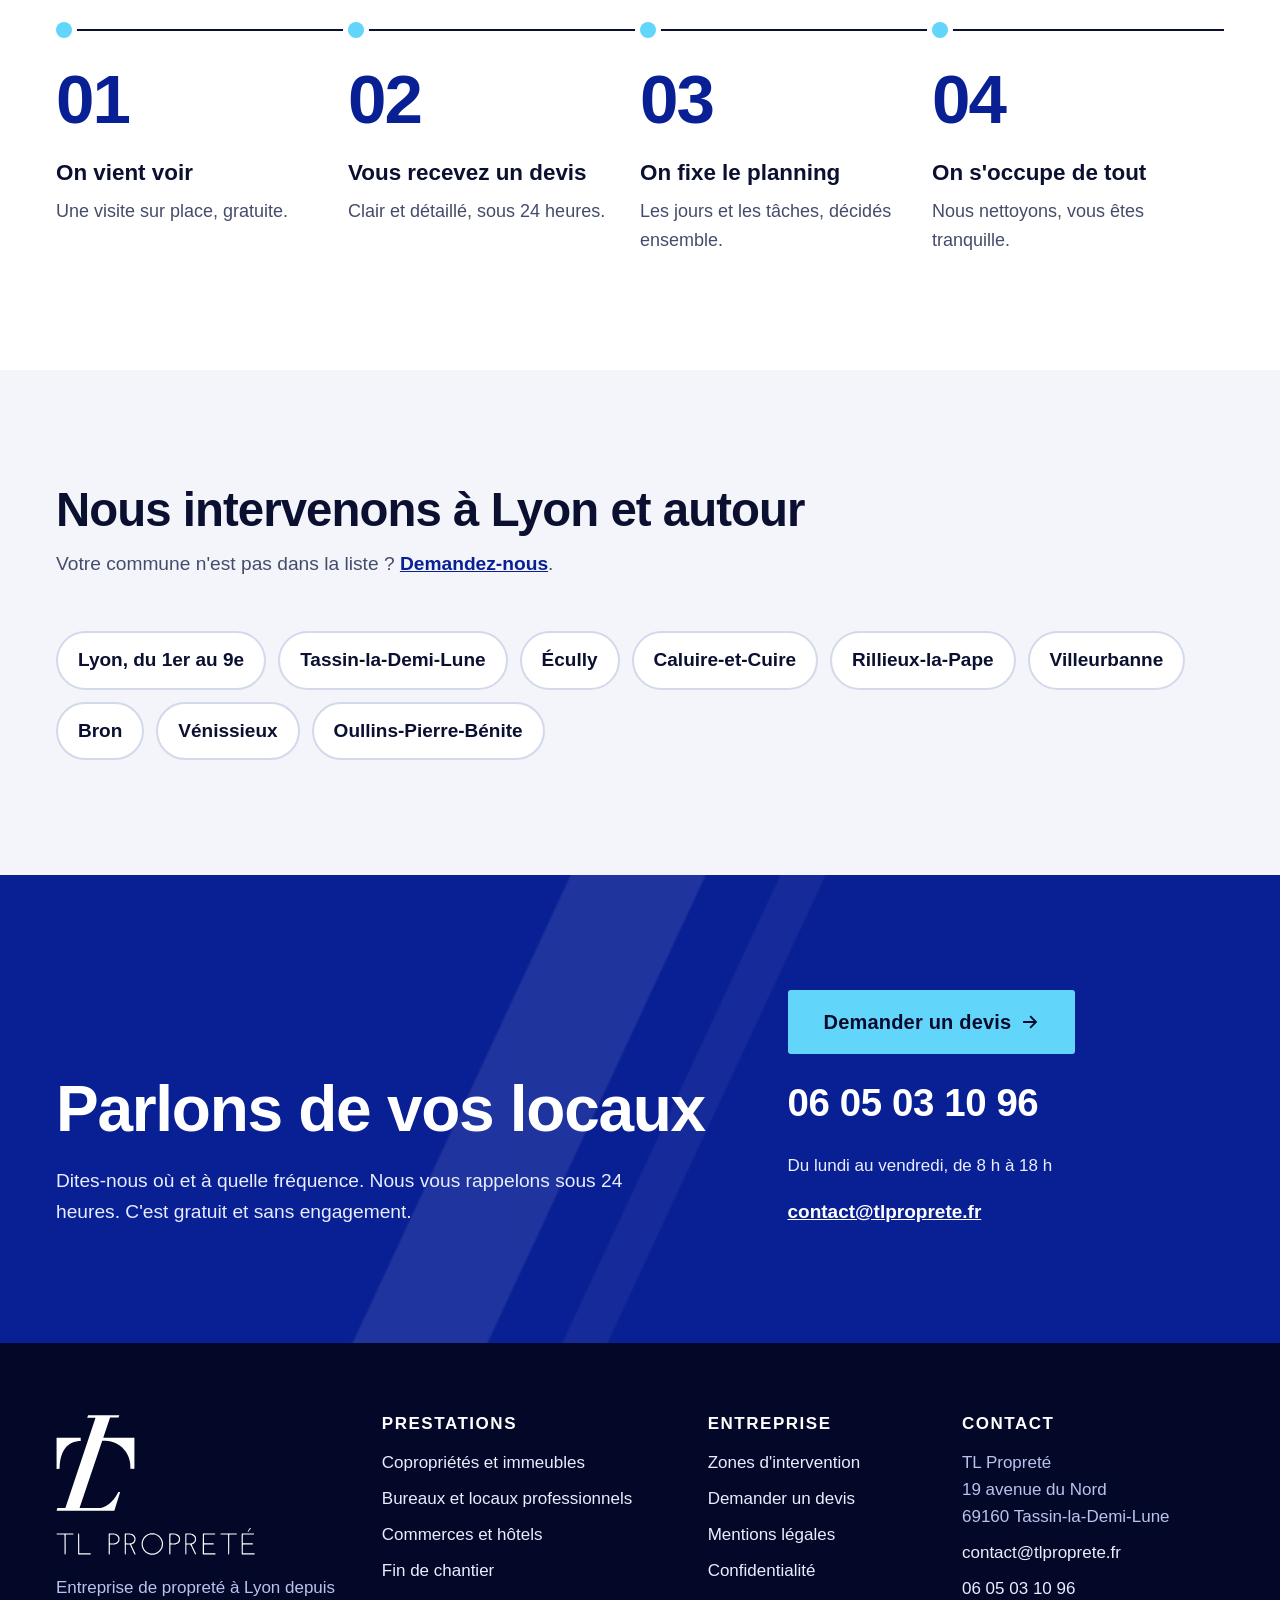
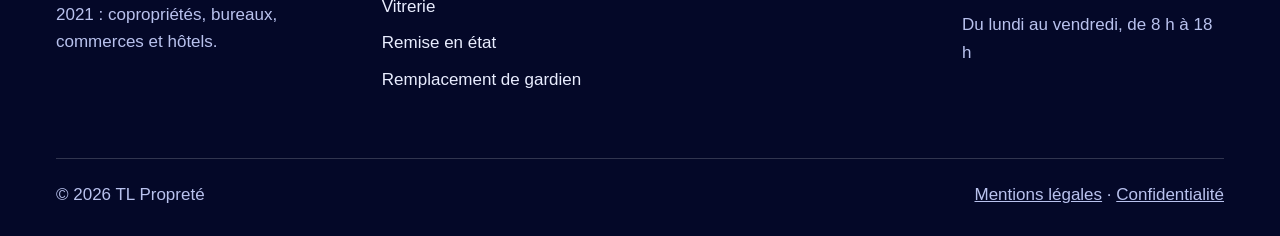
==== commit 6ed45927: "Accueil : « 5 ans d'expérience à Lyon » à la place de la date répétée Co-Authored-By: Claude Fable 5" ====
--- a/site/index.html
+++ b/site/index.html
@@ -406,7 +406,7 @@
   <div class="stats">
     <div class="wrap">
       <ul>
-        <li class="rv"><b><span data-count="2021" data-plain>2021</span></b><span>Depuis 2021 à Lyon</span></li>
+        <li class="rv"><b><span data-count="5">5</span> ans</b><span>d'expérience à Lyon</span></li>
         <li class="rv"><b><span data-count="7">7</span></b><span>personnes dans l'équipe</span></li>
         <li class="rv"><b><span data-count="24">24</span> h</b><span>pour recevoir votre devis</span></li>
         <li class="rv"><b>0 €</b><span>la visite et le devis</span></li>
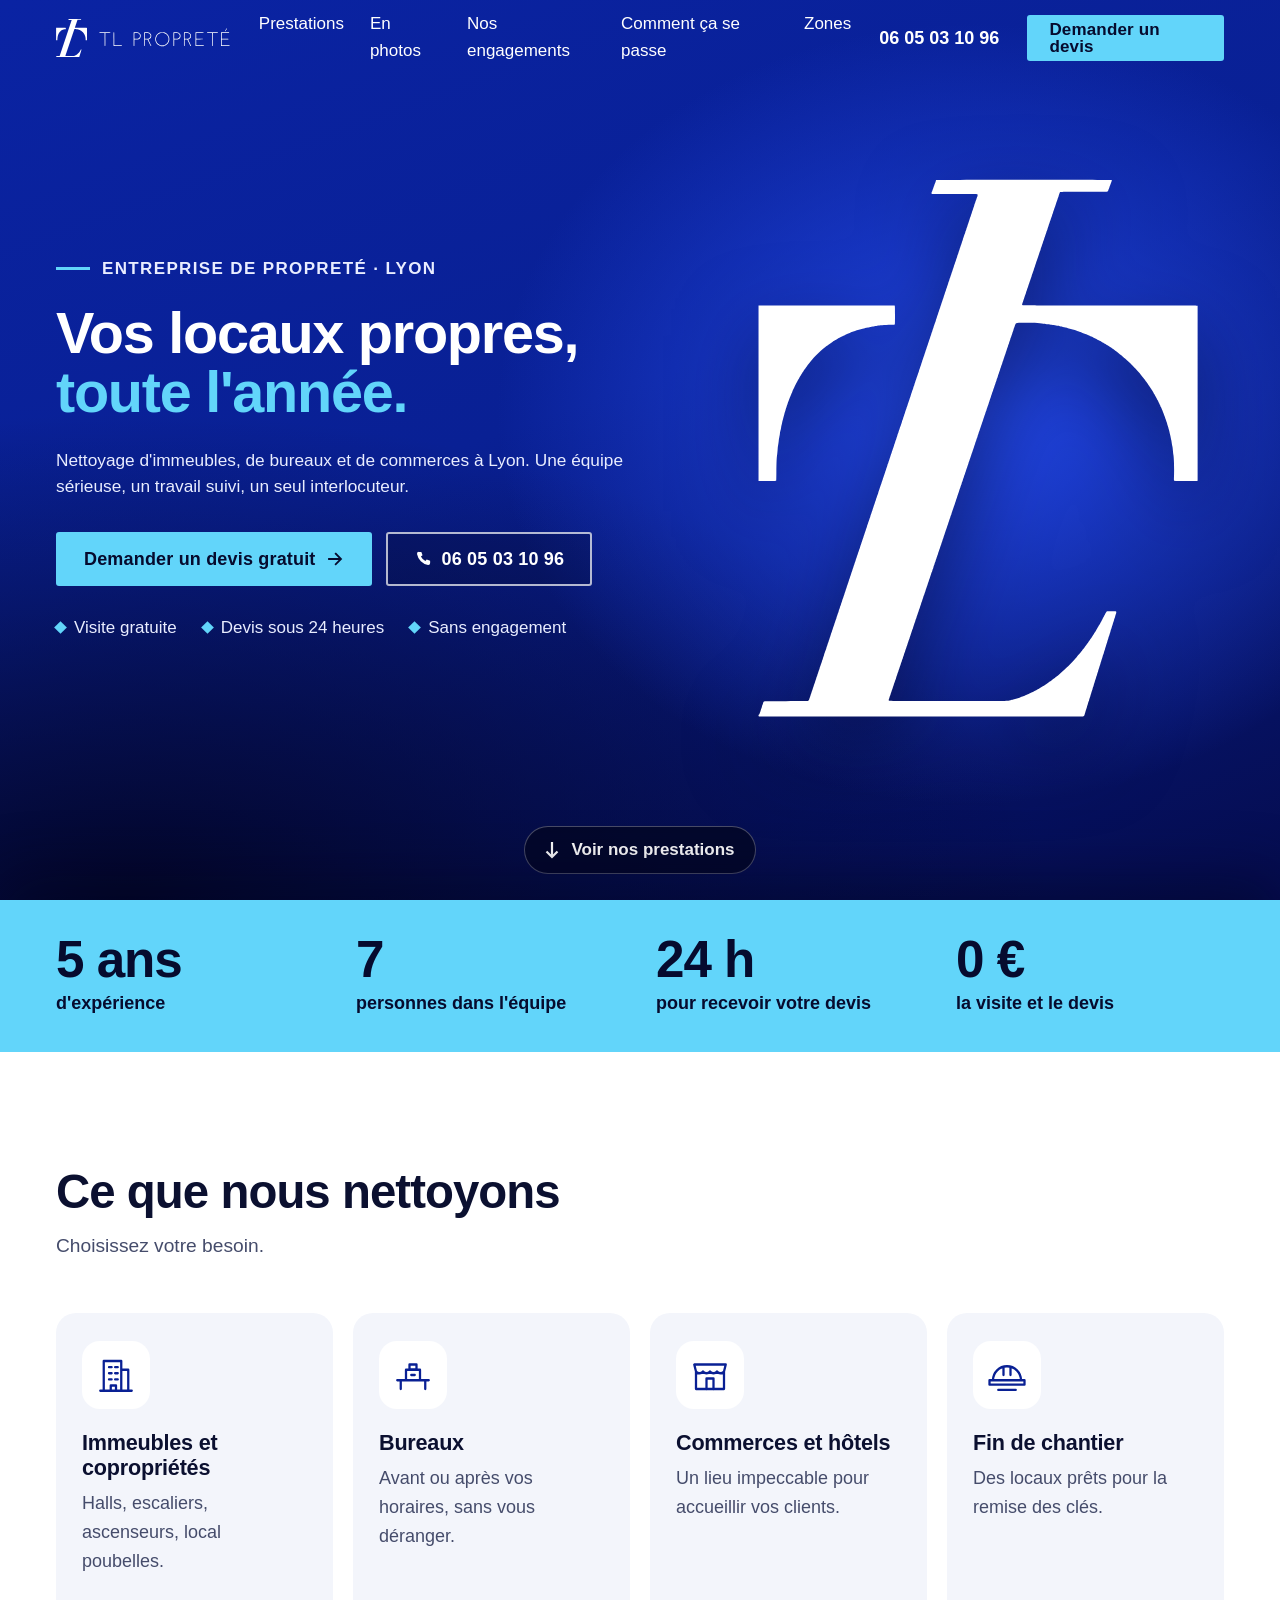
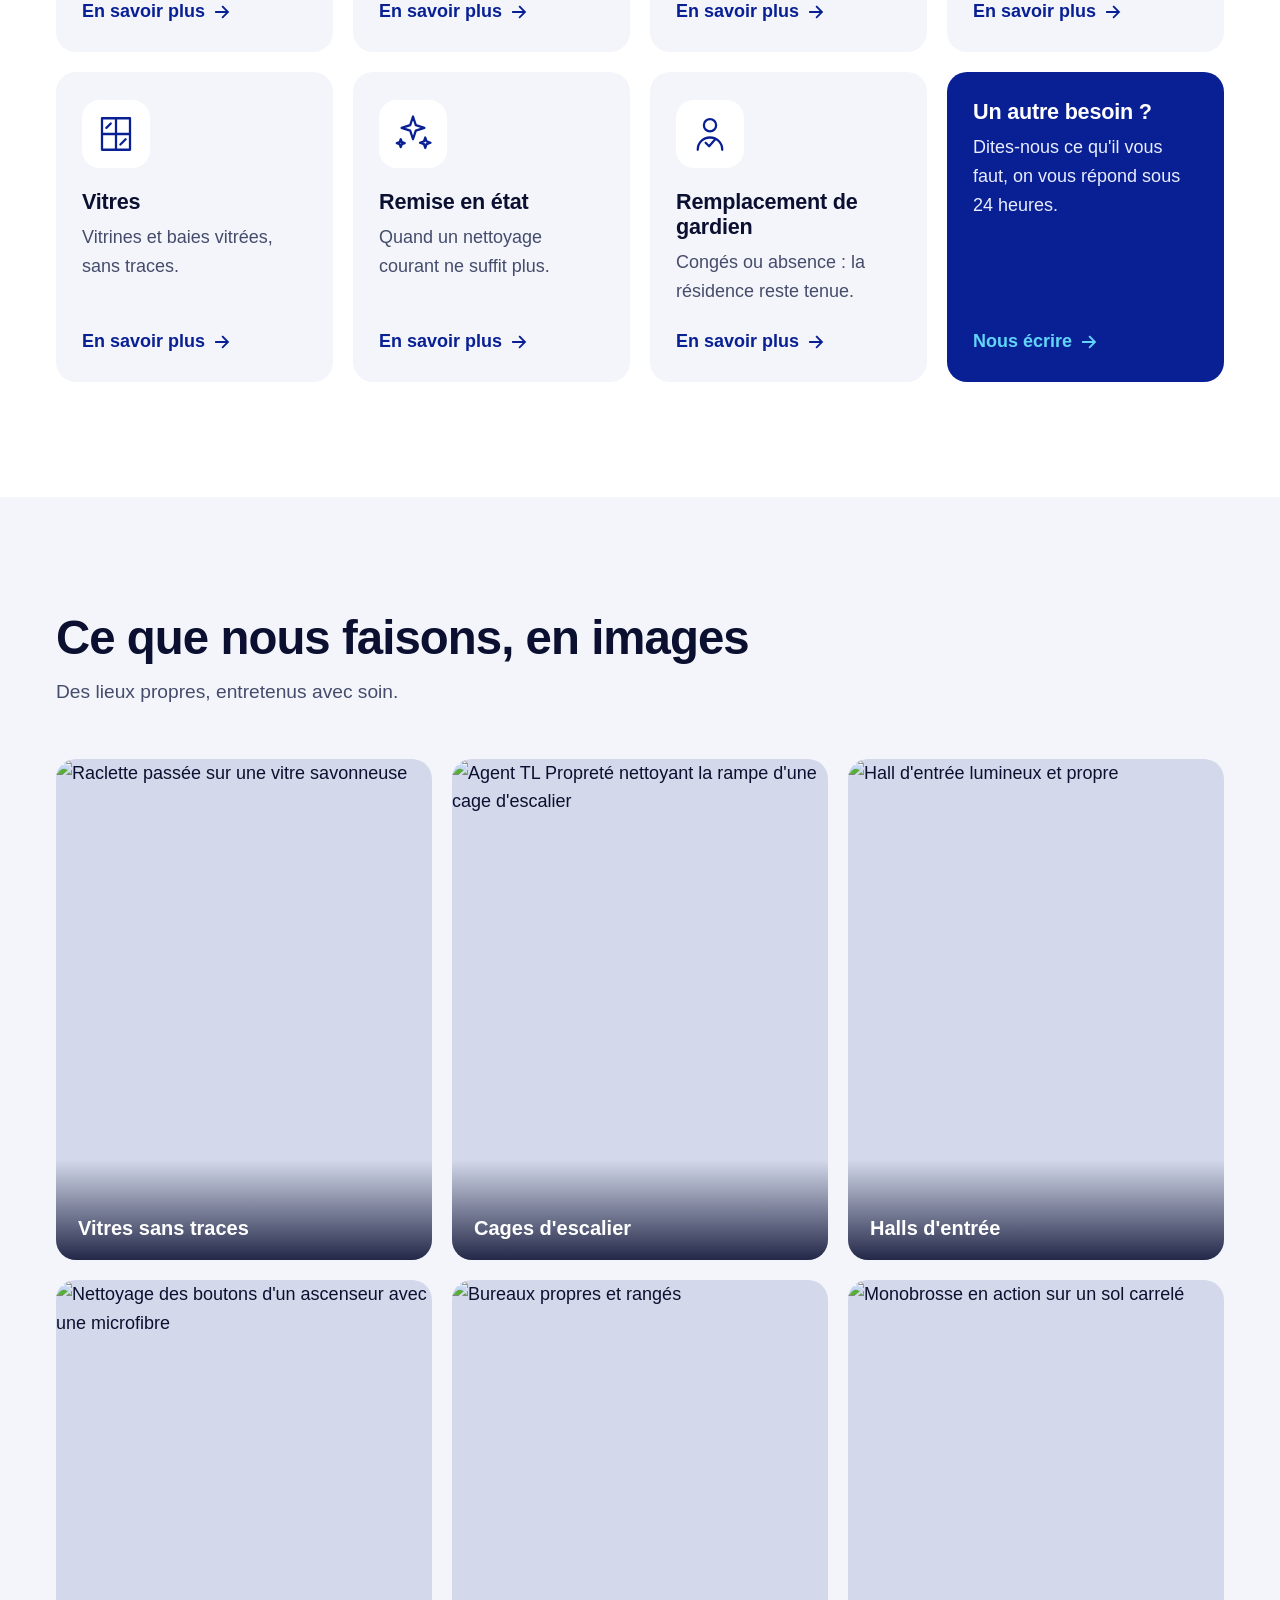
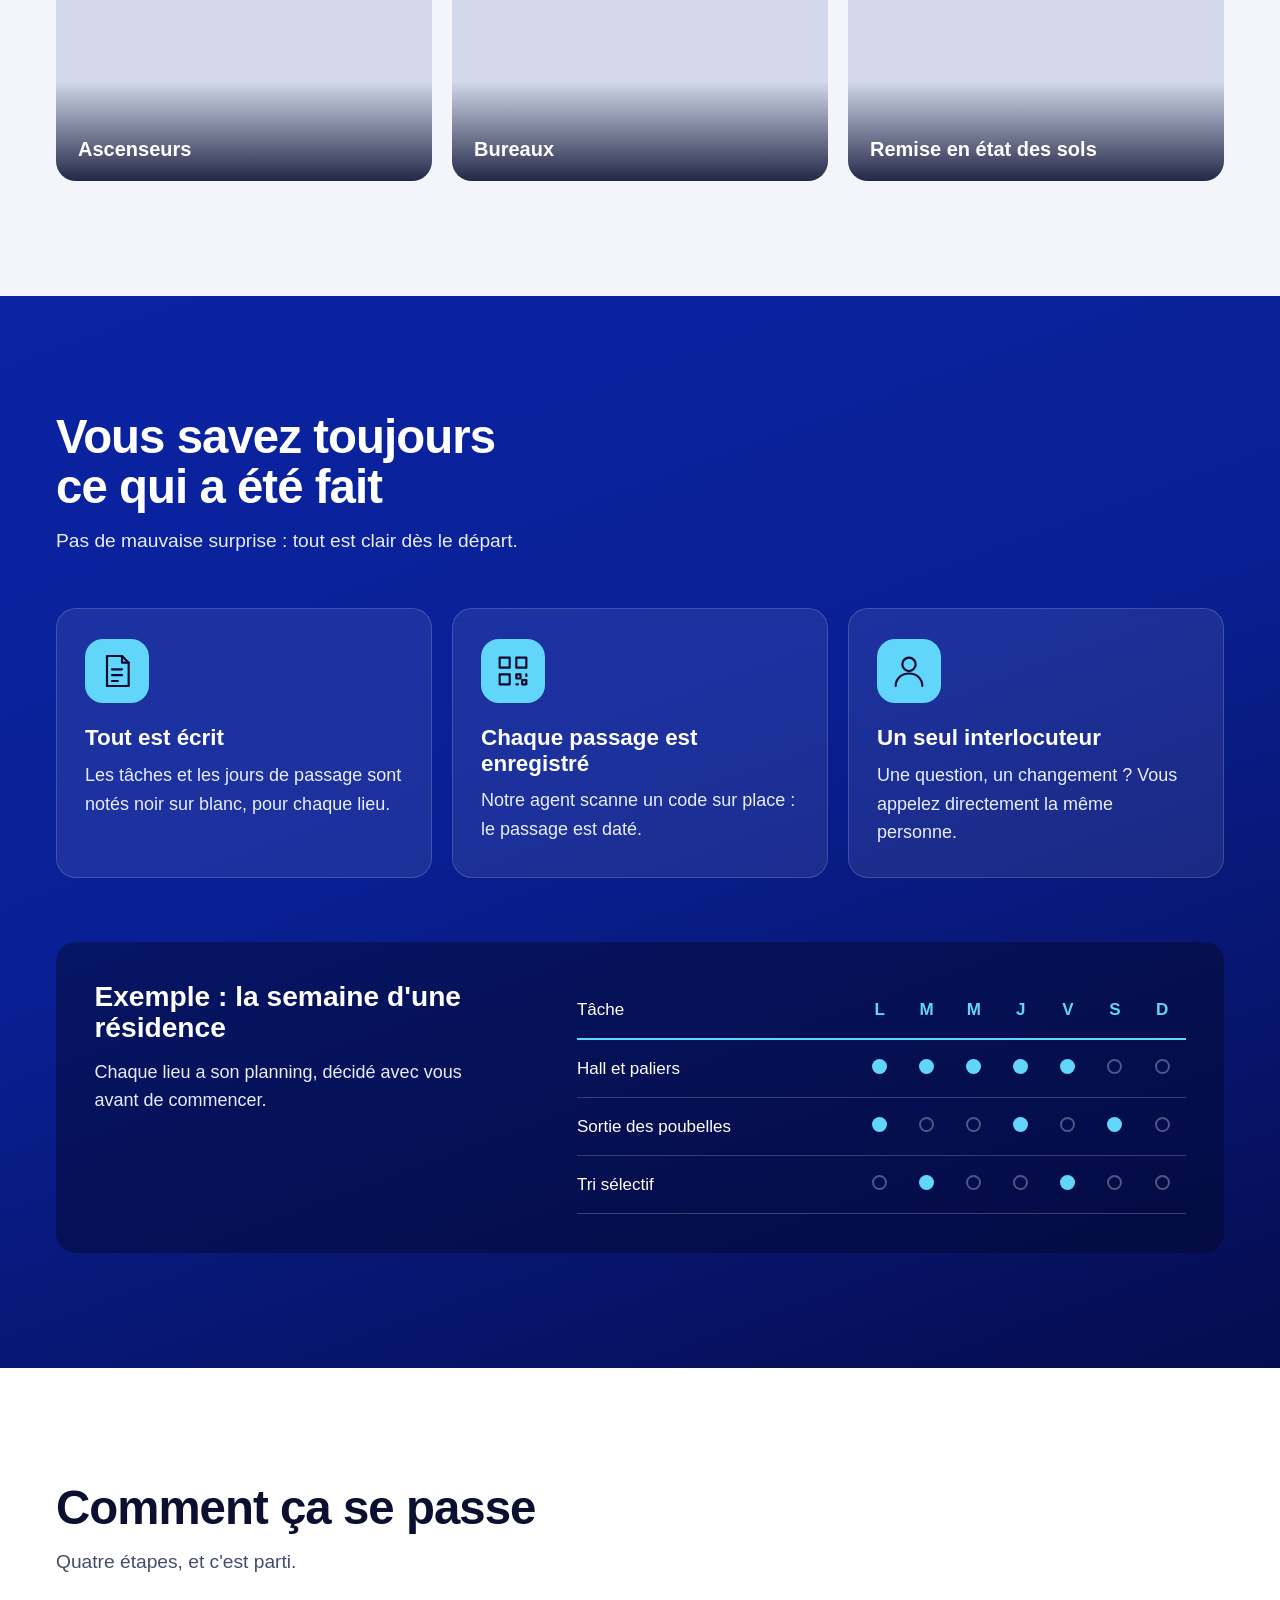
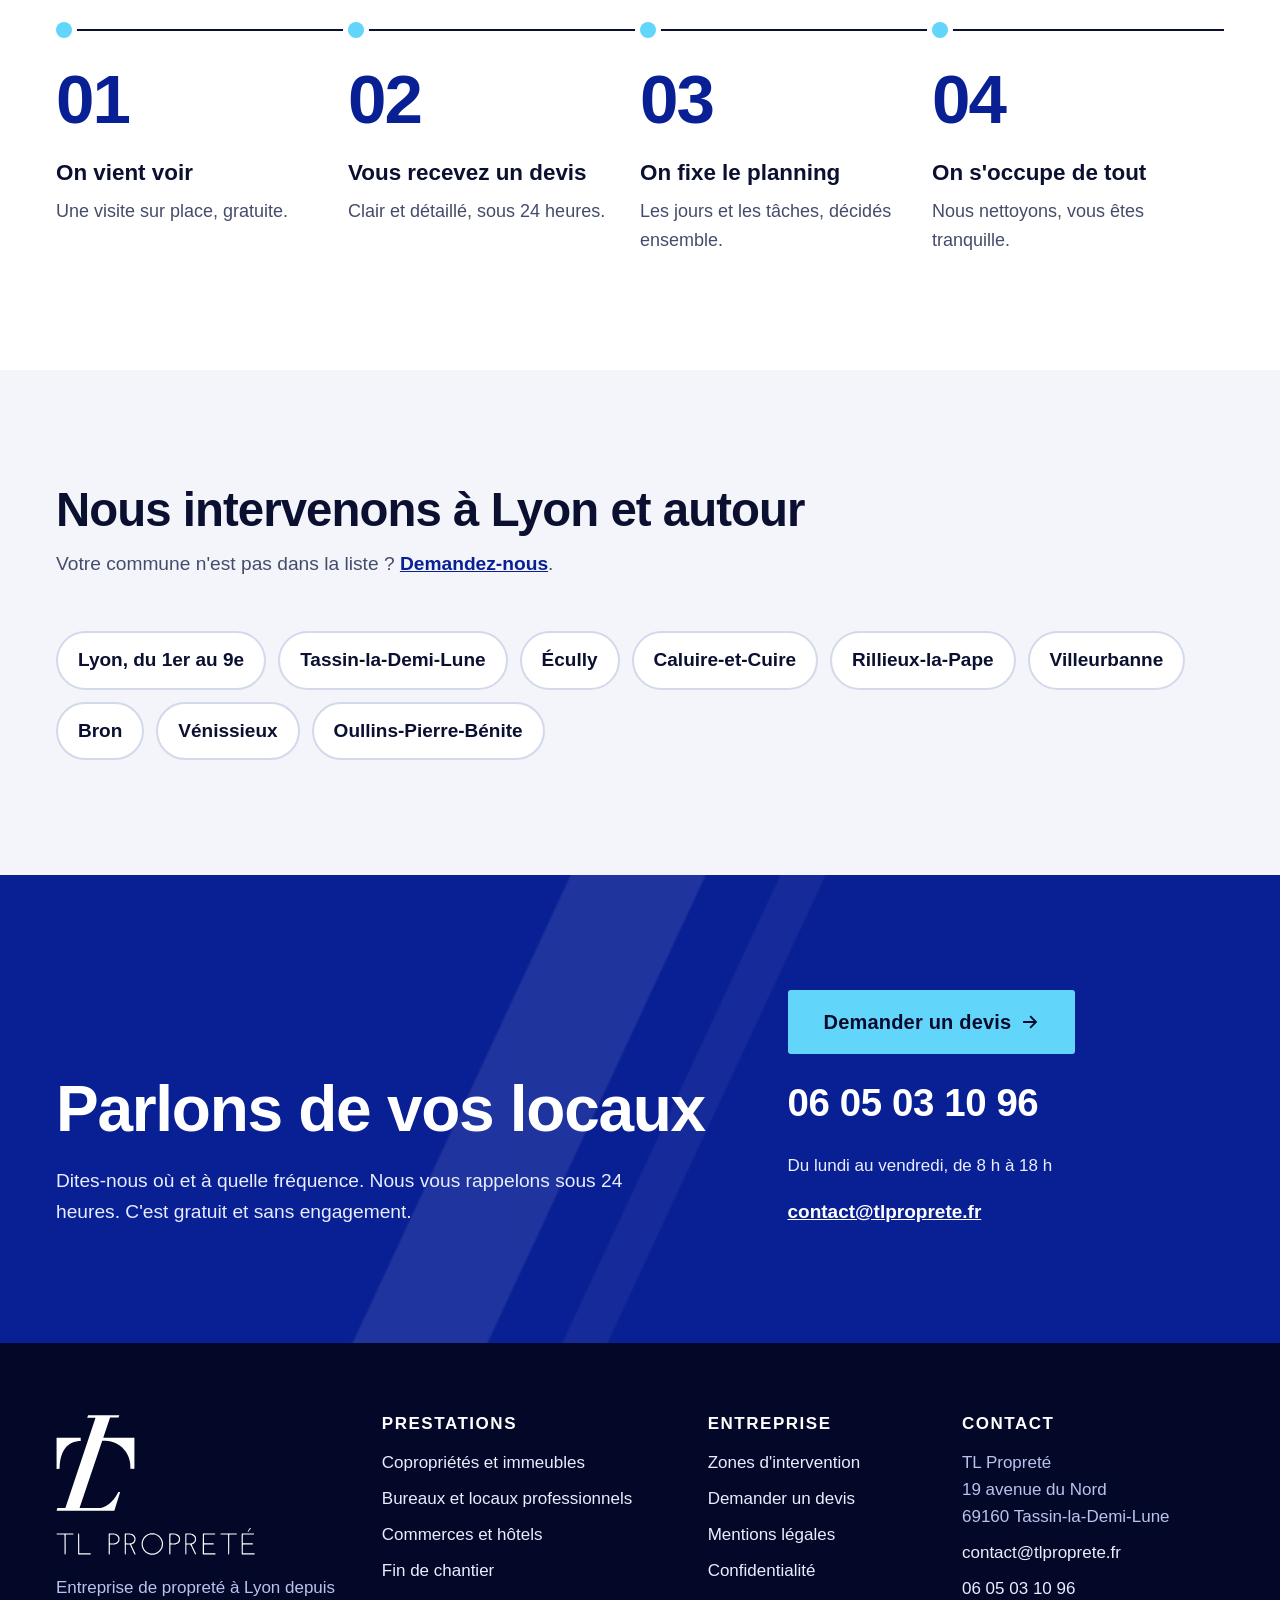
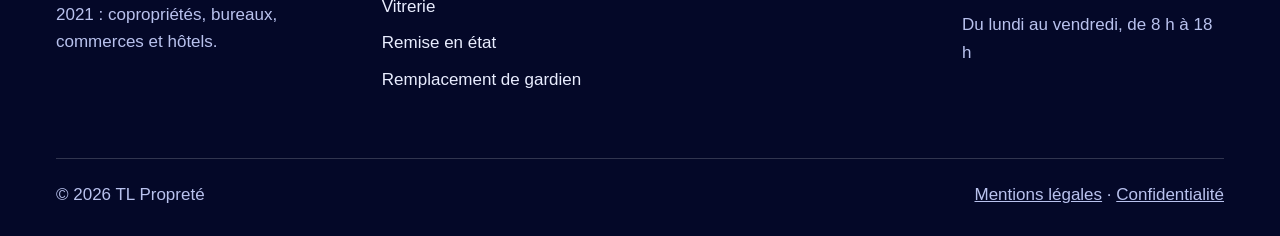
==== commit 08810f18: "Accueil : libellé raccourci (« 5 ans d'expérience ») Co-Authored-By: Claude Fable 5.2 <noreply@anthr" ====
--- a/site/index.html
+++ b/site/index.html
@@ -406,7 +406,7 @@
   <div class="stats">
     <div class="wrap">
       <ul>
-        <li class="rv"><b><span data-count="5">5</span> ans</b><span>d'expérience à Lyon</span></li>
+        <li class="rv"><b><span data-count="5">5</span> ans</b><span>d'expérience</span></li>
         <li class="rv"><b><span data-count="7">7</span></b><span>personnes dans l'équipe</span></li>
         <li class="rv"><b><span data-count="24">24</span> h</b><span>pour recevoir votre devis</span></li>
         <li class="rv"><b>0 €</b><span>la visite et le devis</span></li>
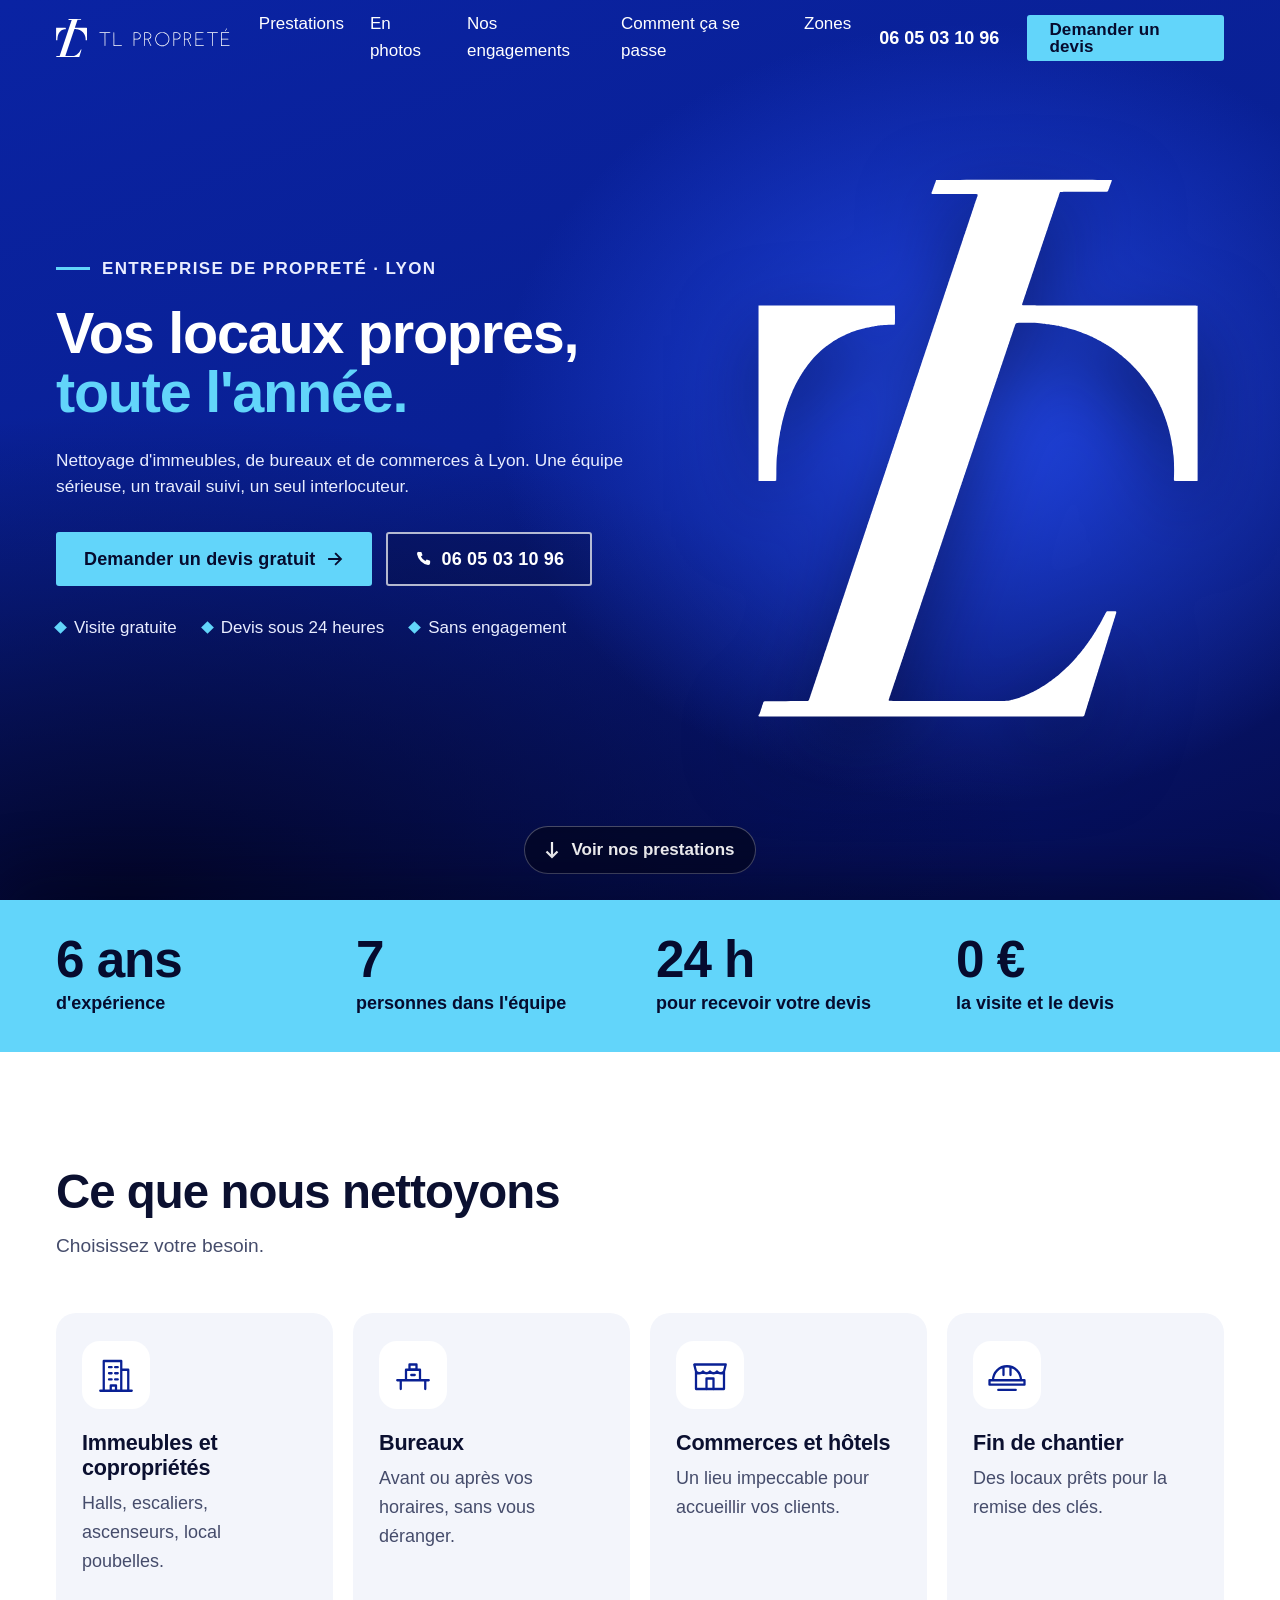
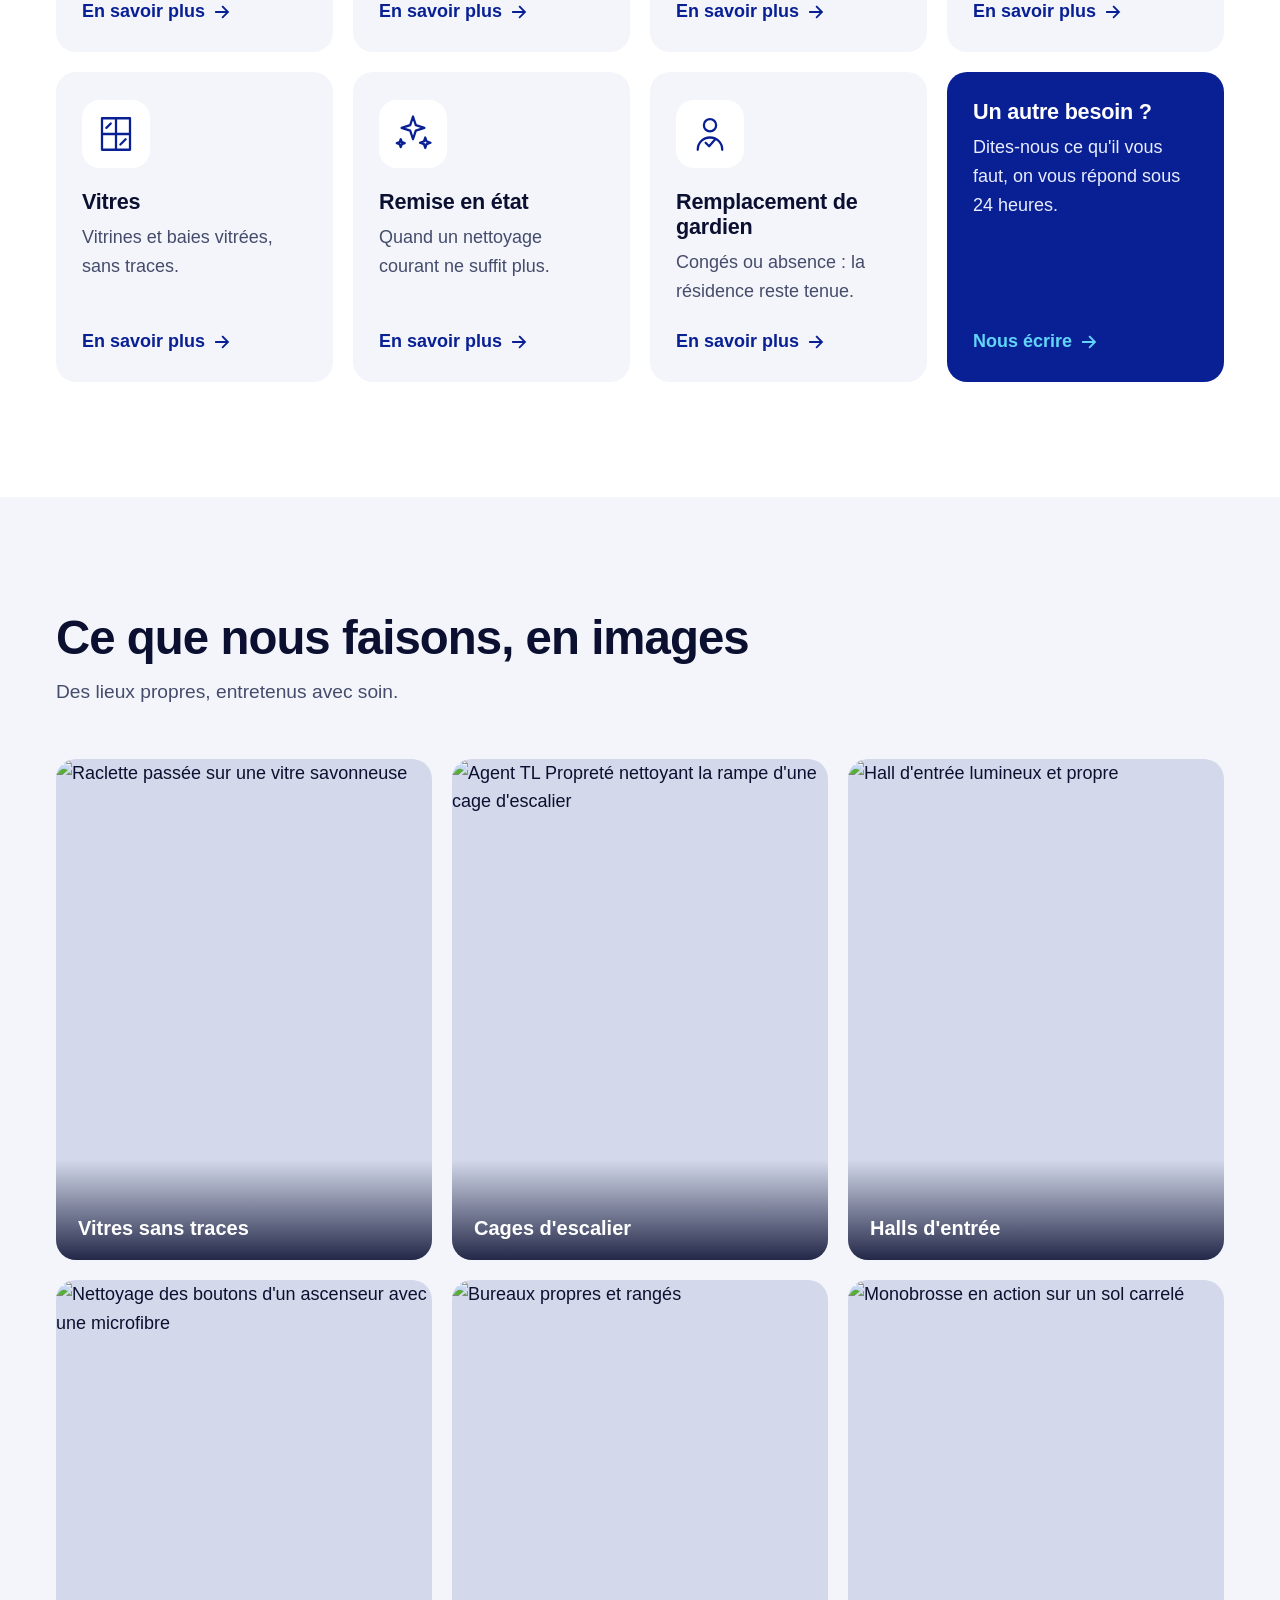
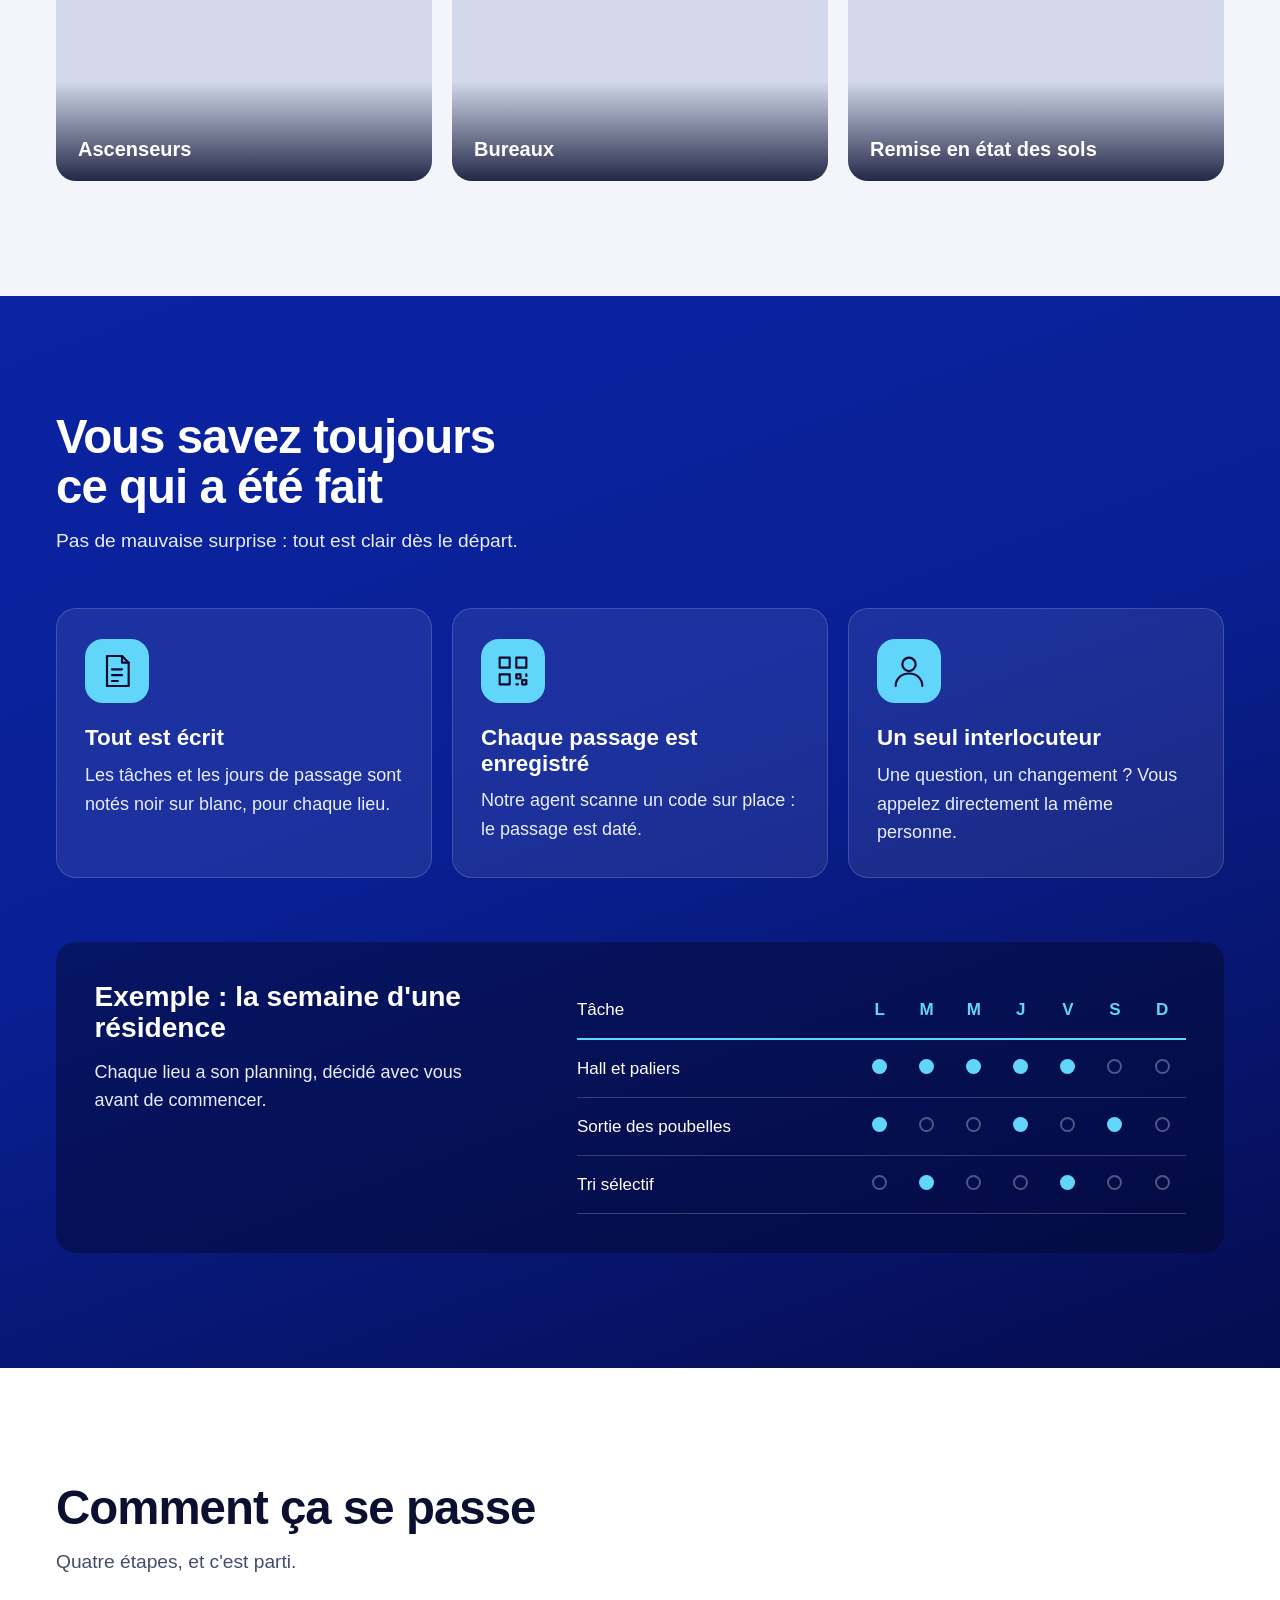
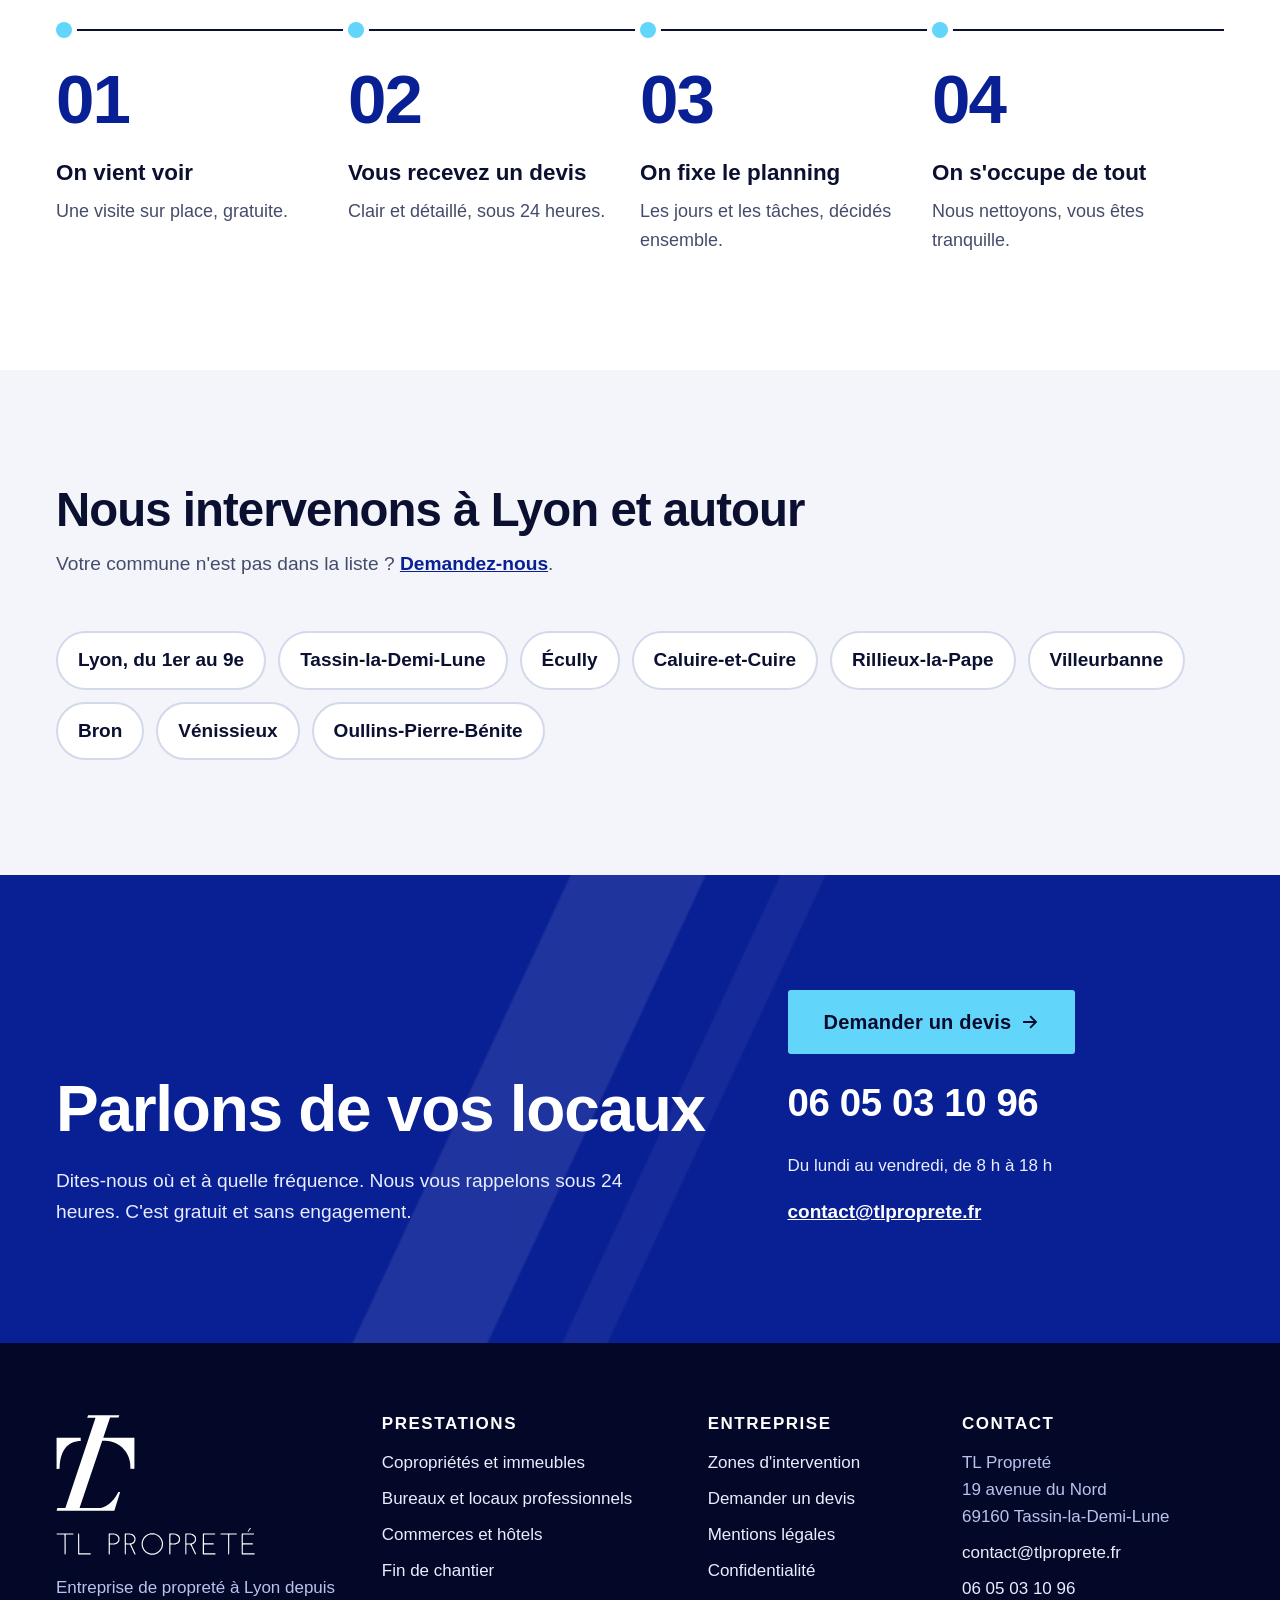
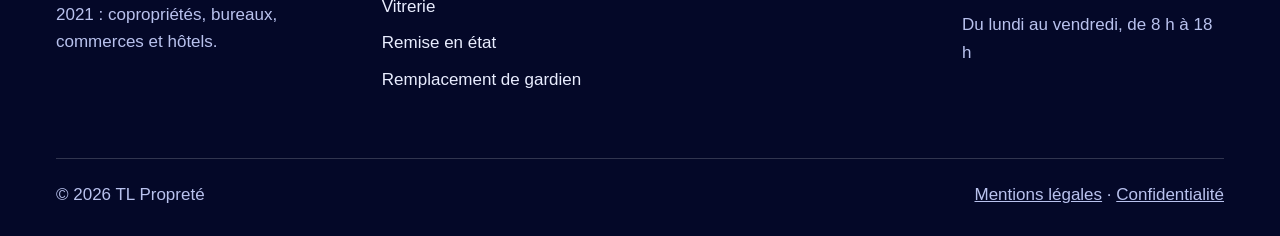
==== commit 57a0d20d: "Accueil : 6 ans d'expérience Co-Authored-By: Claude Fable 5.2 <noreply@anthropic.com> Claude-Session" ====
--- a/site/index.html
+++ b/site/index.html
@@ -406,7 +406,7 @@
   <div class="stats">
     <div class="wrap">
       <ul>
-        <li class="rv"><b><span data-count="5">5</span> ans</b><span>d'expérience</span></li>
+        <li class="rv"><b><span data-count="6">6</span> ans</b><span>d'expérience</span></li>
         <li class="rv"><b><span data-count="7">7</span></b><span>personnes dans l'équipe</span></li>
         <li class="rv"><b><span data-count="24">24</span> h</b><span>pour recevoir votre devis</span></li>
         <li class="rv"><b>0 €</b><span>la visite et le devis</span></li>
